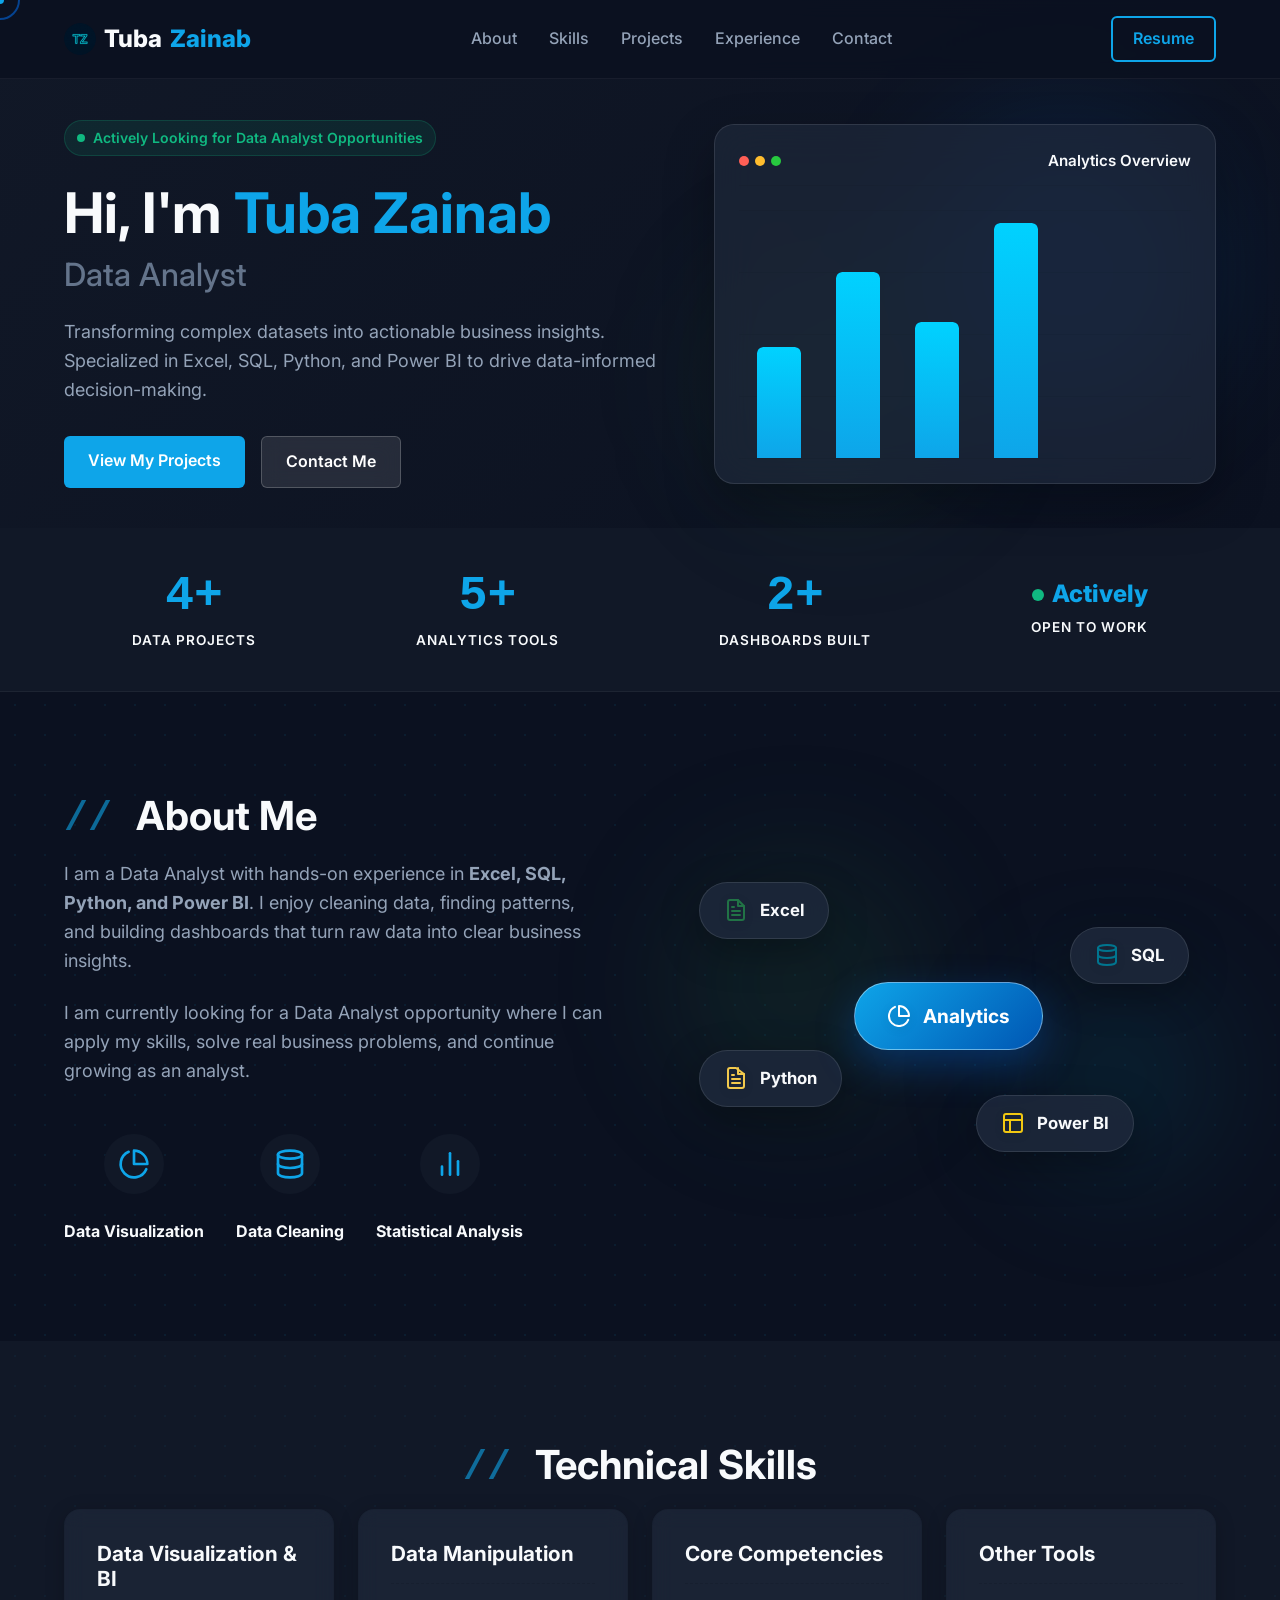
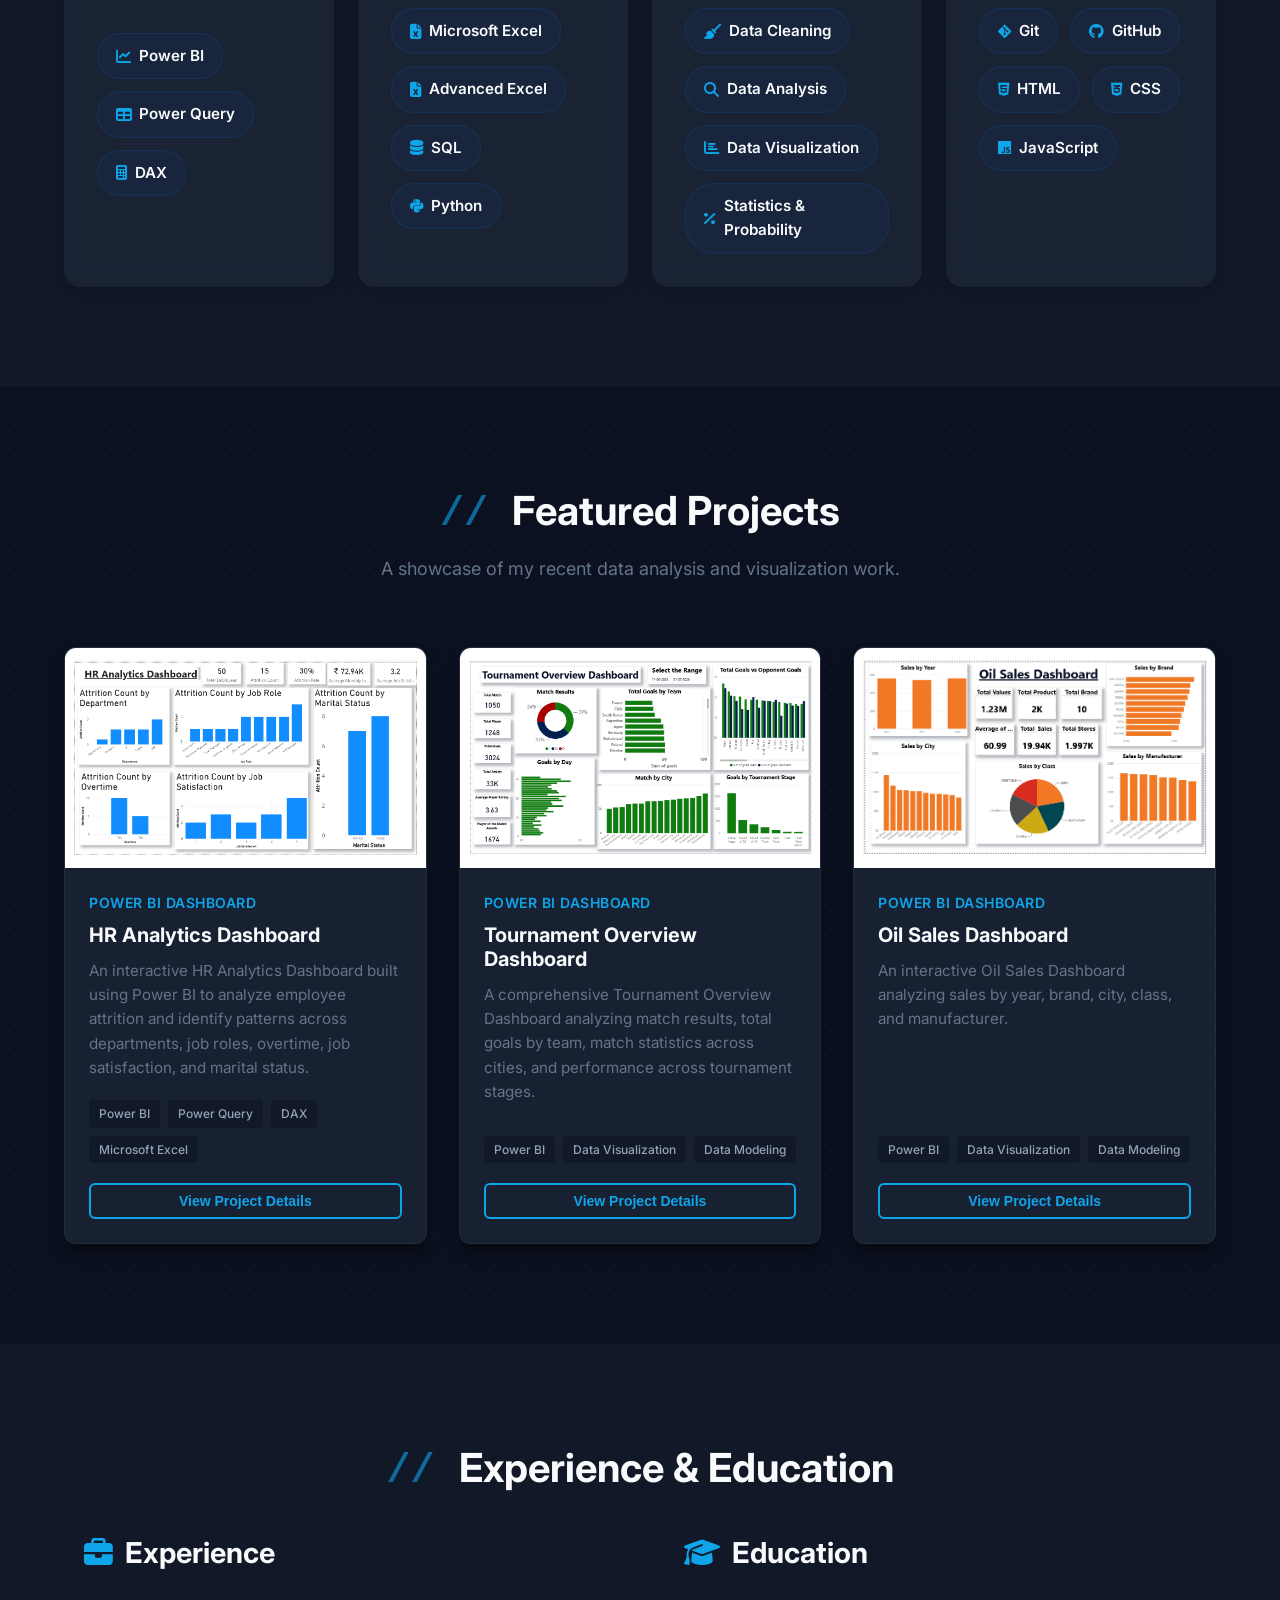
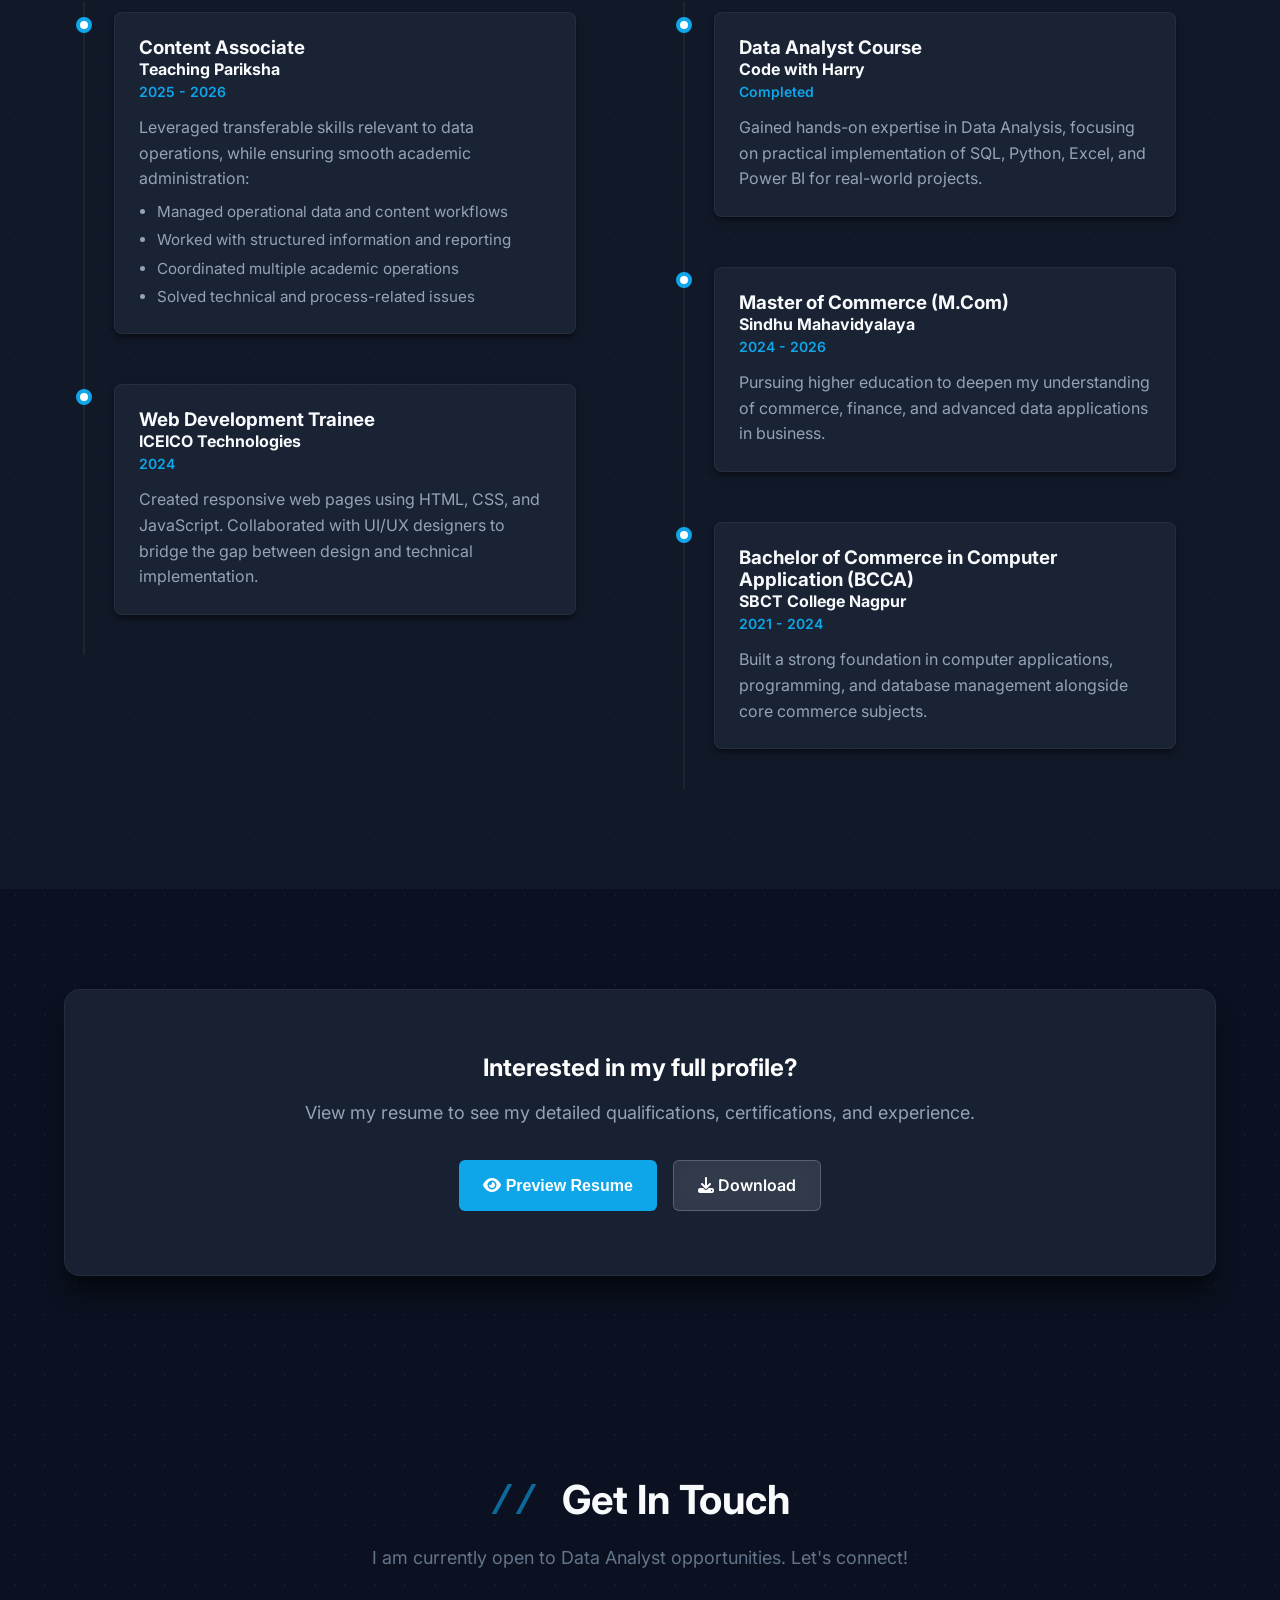
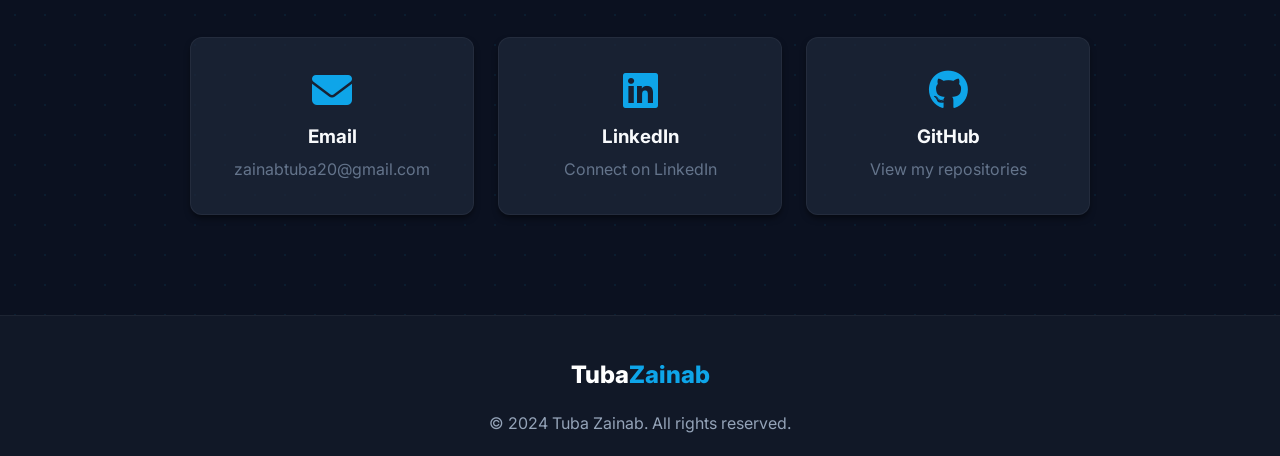
==== index.html @ fc2c2036 "Correct education timeline sequence" ====
<!DOCTYPE html>
<html lang="en">
<head>
    <meta charset="UTF-8">
    <meta name="viewport" content="width=device-width, initial-scale=1.0">
    <title>Tuba Zainab | Data Analyst Portfolio</title>
    <!-- Favicon -->
    <link rel="icon" type="image/png" href="Images/tz_logo_circle.png">
    
    <!-- Google Fonts -->
    <link rel="preconnect" href="https://fonts.googleapis.com">
    <link rel="preconnect" href="https://fonts.gstatic.com" crossorigin>
    <link href="https://fonts.googleapis.com/css2?family=Inter:wght@300;400;500;600;700;800&display=swap" rel="stylesheet">
    
    <!-- FontAwesome for Icons -->
    <link rel="stylesheet" href="https://cdnjs.cloudflare.com/ajax/libs/font-awesome/6.4.0/css/all.min.css">
    
    <link rel="stylesheet" href="style.css">
</head>
<body>
    <!-- Custom Cursor -->
    <div class="cursor-dot" data-cursor-dot></div>
    <div class="cursor-outline" data-cursor-outline></div>

    <!-- Navigation -->
    <nav class="navbar">
        <div class="container nav-container">
            <a href="#home" class="logo" style="display: flex; align-items: center; gap: 8px;">
                <img src="Images/tz_logo_circle.png" alt="TZ Logo" style="height: 32px; width: auto; border-radius: 50%;">
                Tuba<span>Zainab</span>
            </a>
            <div class="nav-links">
                <a href="#about">About</a>
                <a href="#skills">Skills</a>
                <a href="#projects">Projects</a>
                <a href="#experience">Experience</a>
                <a href="#contact">Contact</a>
            </div>
            <a href="#resume" class="btn btn-outline btn-resume-nav">Resume</a>
            <button class="mobile-menu-btn"><i class="fas fa-bars"></i></button>
        </div>
    </nav>

    <!-- Hero Section -->
    <header id="home" class="hero">
        <div class="container hero-container">
            <div class="hero-content fade-up">
                <div class="status-badge">
                    <span class="pulse"></span>
                    Actively Looking for Data Analyst Opportunities
                </div>
                <h1>Hi, I'm <span class="highlight">Tuba Zainab</span></h1>
                <h2>Data Analyst</h2>
                <p>Transforming complex datasets into actionable business insights. Specialized in Excel, SQL, Python, and Power BI to drive data-informed decision-making.</p>
                <div class="hero-buttons fade-up delay-300">
                    <a href="#projects" class="btn btn-primary">View My Projects</a>
                    <a href="#contact" class="btn btn-secondary">Contact Me</a>
                </div>
            </div>
            <div class="hero-visual scale-up delay-200">
                <div class="hero-glow-1"></div>
                <div class="hero-glow-2"></div>
                <div class="data-graphic">
                    <!-- Dashboard Header -->
                    <div class="graphic-header">
                        <div class="dots"><span></span><span></span><span></span></div>
                        <div class="graphic-title">Analytics Overview</div>
                    </div>
                    
                    <!-- Main Chart Area -->
                    <div class="chart-area">
                        <!-- Y-Axis Grid Lines -->
                        <div class="grid-lines">
                            <div></div><div></div><div></div><div></div><div></div>
                        </div>
                        
                        <!-- Animated Bars -->
                        <div class="bars-container">
                            <div class="bar bar-1"><div class="bar-fill"></div></div>
                            <div class="bar bar-2"><div class="bar-fill"></div></div>
                            <div class="bar bar-3"><div class="bar-fill"></div></div>
                            <div class="bar bar-4"><div class="bar-fill"></div></div>
                        </div>
                        
                    </div>
                </div>
            </div>
        </div>
    </header>

    <!-- Data Impact Stats Banner -->
    <div class="stats-banner section" style="padding: 40px 0; border-bottom: 1px solid var(--border-color); background-color: var(--bg-light);">
        <div class="container" style="display: flex; justify-content: space-around; flex-wrap: wrap; gap: 24px;">
            <div class="stat-box fade-up delay-100" style="text-align: center;">
                <h3 style="font-size: 3rem; font-weight: 800; color: var(--primary-color); margin-bottom: 4px; font-family: monospace;">4+</h3>
                <p style="color: var(--secondary-color); font-weight: 600; text-transform: uppercase; letter-spacing: 1px; font-size: 0.85rem;">Data Projects</p>
            </div>
            <div class="stat-box fade-up delay-200" style="text-align: center;">
                <h3 style="font-size: 3rem; font-weight: 800; color: var(--primary-color); margin-bottom: 4px; font-family: monospace;">5+</h3>
                <p style="color: var(--secondary-color); font-weight: 600; text-transform: uppercase; letter-spacing: 1px; font-size: 0.85rem;">Analytics Tools</p>
            </div>
            <div class="stat-box fade-up delay-300" style="text-align: center;">
                <h3 style="font-size: 3rem; font-weight: 800; color: var(--primary-color); margin-bottom: 4px; font-family: monospace;">2+</h3>
                <p style="color: var(--secondary-color); font-weight: 600; text-transform: uppercase; letter-spacing: 1px; font-size: 0.85rem;">Dashboards Built</p>
            </div>
            <div class="stat-box fade-up delay-400" style="text-align: center; display: flex; flex-direction: column; justify-content: center;">
                <div style="display: flex; align-items: center; justify-content: center; gap: 8px; margin-bottom: 8px;">
                    <span class="pulse" style="position: relative; margin: 0; width: 12px; height: 12px;"></span>
                    <h3 style="font-size: 1.5rem; font-weight: 800; color: var(--primary-color); margin: 0;">Actively</h3>
                </div>
                <p style="color: var(--secondary-color); font-weight: 600; text-transform: uppercase; letter-spacing: 1px; font-size: 0.85rem;">Open to Work</p>
            </div>
        </div>
    </div>

    <!-- About Section -->
    <section id="about" class="about section">
        <div class="container about-grid">
            <div class="about-text slide-right">
                <h2 class="section-title" style="text-align: left;">About Me</h2>
                <p>I am a Data Analyst with hands-on experience in <strong>Excel, SQL, Python, and Power BI</strong>. I enjoy cleaning data, finding patterns, and building dashboards that turn raw data into clear business insights.</p>
                <p>I am currently looking for a Data Analyst opportunity where I can apply my skills, solve real business problems, and continue growing as an analyst.</p>
                
                <div class="about-highlights" style="display: flex; gap: 32px; margin-top: 48px; flex-wrap: wrap;">
                    <div class="highlight-item" style="text-align: center;">
                        <div style="width: 60px; height: 60px; background: var(--bg-light); border-radius: 50%; display: flex; align-items: center; justify-content: center; margin: 0 auto 16px; color: var(--primary-color);">
                            <svg width="32" height="32" viewBox="0 0 24 24" fill="none" stroke="currentColor" stroke-width="2" stroke-linecap="round" stroke-linejoin="round"><path d="M21.21 15.89A10 10 0 1 1 8 2.83"></path><path d="M22 12A10 10 0 0 0 12 2v10z"></path></svg>
                        </div>
                        <h4 style="font-size: 1rem;">Data Visualization</h4>
                    </div>
                    <div class="highlight-item" style="text-align: center;">
                        <div style="width: 60px; height: 60px; background: var(--bg-light); border-radius: 50%; display: flex; align-items: center; justify-content: center; margin: 0 auto 16px; color: var(--primary-color);">
                            <svg width="32" height="32" viewBox="0 0 24 24" fill="none" stroke="currentColor" stroke-width="2" stroke-linecap="round" stroke-linejoin="round"><ellipse cx="12" cy="5" rx="9" ry="3"></ellipse><path d="M21 12c0 1.66-4 3-9 3s-9-1.34-9-3"></path><path d="M3 5v14c0 1.66 4 3 9 3s9-1.34 9-3V5"></path></svg>
                        </div>
                        <h4 style="font-size: 1rem;">Data Cleaning</h4>
                    </div>
                    <div class="highlight-item" style="text-align: center;">
                        <div style="width: 60px; height: 60px; background: var(--bg-light); border-radius: 50%; display: flex; align-items: center; justify-content: center; margin: 0 auto 16px; color: var(--primary-color);">
                            <svg width="32" height="32" viewBox="0 0 24 24" fill="none" stroke="currentColor" stroke-width="2" stroke-linecap="round" stroke-linejoin="round"><line x1="18" y1="20" x2="18" y2="10"></line><line x1="12" y1="20" x2="12" y2="4"></line><line x1="6" y1="20" x2="6" y2="14"></line></svg>
                        </div>
                        <h4 style="font-size: 1rem;">Statistical Analysis</h4>
                    </div>
                </div>
            </div>
            
            <div class="about-visual scale-up delay-200">
                <div class="floating-tech-grid">
                    <div class="tech-bubble tb-1">
                        <svg width="24" height="24" viewBox="0 0 24 24" fill="none" stroke="#217346" stroke-width="2" stroke-linecap="round" stroke-linejoin="round"><path d="M14 2H6a2 2 0 0 0-2 2v16a2 2 0 0 0 2 2h12a2 2 0 0 0 2-2V8z"></path><polyline points="14 2 14 8 20 8"></polyline><line x1="8" y1="13" x2="16" y2="13"></line><line x1="8" y1="17" x2="16" y2="17"></line><polyline points="10 9 9 9 8 9"></polyline></svg>
                        Excel
                    </div>
                    <div class="tech-bubble tb-2">
                        <svg width="24" height="24" viewBox="0 0 24 24" fill="none" stroke="#00758f" stroke-width="2" stroke-linecap="round" stroke-linejoin="round"><ellipse cx="12" cy="5" rx="9" ry="3"></ellipse><path d="M21 12c0 1.66-4 3-9 3s-9-1.34-9-3"></path><path d="M3 5v14c0 1.66 4 3 9 3s9-1.34 9-3V5"></path></svg>
                        SQL
                    </div>
                    <div class="tech-bubble tb-3">
                        <svg width="24" height="24" viewBox="0 0 24 24" fill="none" stroke="#F2C94C" stroke-width="2" stroke-linecap="round" stroke-linejoin="round"><path d="M12 2H6a2 2 0 0 0-2 2v16a2 2 0 0 0 2 2h12a2 2 0 0 0 2-2V8z"></path><polyline points="14 2 14 8 20 8"></polyline><line x1="8" y1="13" x2="16" y2="13"></line><line x1="8" y1="17" x2="16" y2="17"></line><polyline points="10 9 9 9 8 9"></polyline></svg>
                        Python
                    </div>
                    <div class="tech-bubble tb-4">
                        <svg width="24" height="24" viewBox="0 0 24 24" fill="none" stroke="#F2C811" stroke-width="2" stroke-linecap="round" stroke-linejoin="round"><rect x="3" y="3" width="18" height="18" rx="2" ry="2"></rect><line x1="3" y1="9" x2="21" y2="9"></line><line x1="9" y1="21" x2="9" y2="9"></line></svg>
                        Power BI
                    </div>
                    <div class="tech-bubble tb-5">
                        <svg width="24" height="24" viewBox="0 0 24 24" fill="none" stroke="var(--primary-color)" stroke-width="2" stroke-linecap="round" stroke-linejoin="round"><path d="M21.21 15.89A10 10 0 1 1 8 2.83"></path><path d="M22 12A10 10 0 0 0 12 2v10z"></path></svg>
                        Analytics
                    </div>
                </div>
            </div>
        </div>
    </section>

    <!-- Skills Section -->
    <section id="skills" class="skills section bg-light">
        <div class="container">
            <h2 class="section-title fade-up">Technical Skills</h2>
            <div class="skills-grid">
                
                <div class="skill-category fade-up">
                    <h3>Data Visualization & BI</h3>
                    <div class="skill-badges">
                        <span class="skill-badge"><i class="fas fa-chart-line"></i> Power BI</span>
                        <span class="skill-badge"><i class="fas fa-table"></i> Power Query</span>
                        <span class="skill-badge"><i class="fas fa-calculator"></i> DAX</span>
                    </div>
                </div>

                <div class="skill-category fade-up">
                    <h3>Data Manipulation</h3>
                    <div class="skill-badges">
                        <span class="skill-badge"><i class="fas fa-file-excel"></i> Microsoft Excel</span>
                        <span class="skill-badge"><i class="fas fa-file-excel"></i> Advanced Excel</span>
                        <span class="skill-badge"><i class="fas fa-database"></i> SQL</span>
                        <span class="skill-badge"><i class="fab fa-python"></i> Python</span>
                    </div>
                </div>

                <div class="skill-category fade-up">
                    <h3>Core Competencies</h3>
                    <div class="skill-badges">
                        <span class="skill-badge"><i class="fas fa-broom"></i> Data Cleaning</span>
                        <span class="skill-badge"><i class="fas fa-magnifying-glass"></i> Data Analysis</span>
                        <span class="skill-badge"><i class="fas fa-chart-bar"></i> Data Visualization</span>
                        <span class="skill-badge"><i class="fas fa-percentage"></i> Statistics & Probability</span>
                    </div>
                </div>

                <div class="skill-category fade-up">
                    <h3>Other Tools</h3>
                    <div class="skill-badges">
                        <span class="skill-badge"><i class="fab fa-git-alt"></i> Git</span>
                        <span class="skill-badge"><i class="fab fa-github"></i> GitHub</span>
                        <span class="skill-badge"><i class="fab fa-html5"></i> HTML</span>
                        <span class="skill-badge"><i class="fab fa-css3-alt"></i> CSS</span>
                        <span class="skill-badge"><i class="fab fa-js"></i> JavaScript</span>
                    </div>
                </div>

            </div>
        </div>
    </section>

    <!-- Projects Section -->
    <section id="projects" class="projects section">
        <div class="container">
            <h2 class="section-title fade-up">Featured Projects</h2>
            <p class="section-subtitle">A showcase of my recent data analysis and visualization work.</p>
            
            <div class="projects-container" id="projects-container">
                <!-- Projects will be injected here via JavaScript -->
            </div>
        </div>
    </section>

    <!-- Experience / Education Section -->
    <section id="experience" class="experience section bg-light">
        <div class="container">
            <h2 class="section-title fade-up">Experience & Education</h2>
            <div style="display: grid; grid-template-columns: repeat(auto-fit, minmax(350px, 1fr)); gap: 48px; margin-top: 40px;">
                
                <!-- Experience Column -->
                <div>
                    <h3 style="font-size: 1.8rem; color: var(--secondary-color); margin-bottom: 32px; padding-left: 20px;" class="fade-up"><i class="fas fa-briefcase" style="color: var(--primary-color); margin-right: 12px;"></i>Experience</h3>
                    <div class="timeline">
                        <div class="timeline-item fade-up">
                            <div class="timeline-dot"></div>
                            <div class="timeline-content">
                                <h3>Content Associate</h3>
                                <h4>Teaching Pariksha</h4>
                                <span class="timeline-date">2025 - 2026</span>
                                <p style="margin-bottom: 8px;">Leveraged transferable skills relevant to data operations, while ensuring smooth academic administration:</p>
                                <ul style="padding-left: 18px; margin-top: 0; font-size: 0.95rem;">
                                    <li style="margin-bottom: 4px;">Managed operational data and content workflows</li>
                                    <li style="margin-bottom: 4px;">Worked with structured information and reporting</li>
                                    <li style="margin-bottom: 4px;">Coordinated multiple academic operations</li>
                                    <li style="margin-bottom: 0;">Solved technical and process-related issues</li>
                                </ul>
                            </div>
                        </div>

                        <div class="timeline-item fade-up delay-100">
                            <div class="timeline-dot"></div>
                            <div class="timeline-content">
                                <h3>Web Development Trainee</h3>
                                <h4>ICEICO Technologies</h4>
                                <span class="timeline-date">2024</span>
                                <p>Created responsive web pages using HTML, CSS, and JavaScript. Collaborated with UI/UX designers to bridge the gap between design and technical implementation.</p>
                            </div>
                        </div>
                    </div>
                </div>

                <!-- Education Column -->
                <div>
                    <h3 style="font-size: 1.8rem; color: var(--secondary-color); margin-bottom: 32px; padding-left: 20px;" class="fade-up"><i class="fas fa-graduation-cap" style="color: var(--primary-color); margin-right: 12px;"></i>Education</h3>
                    <div class="timeline">
                        <div class="timeline-item fade-up">
                            <div class="timeline-dot"></div>
                            <div class="timeline-content">
                                <h3>Data Analyst Course</h3>
                                <h4>Code with Harry</h4>
                                <span class="timeline-date">Completed</span>
                                <p>Gained hands-on expertise in Data Analysis, focusing on practical implementation of SQL, Python, Excel, and Power BI for real-world projects.</p>
                            </div>
                        </div>

                        <div class="timeline-item fade-up delay-100">
                            <div class="timeline-dot"></div>
                            <div class="timeline-content">
                                <h3>Master of Commerce (M.Com)</h3>
                                <h4>Sindhu Mahavidyalaya</h4>
                                <span class="timeline-date">2024 - 2026</span>
                                <p>Pursuing higher education to deepen my understanding of commerce, finance, and advanced data applications in business.</p>
                            </div>
                        </div>

                        <div class="timeline-item fade-up delay-200">
                            <div class="timeline-dot"></div>
                            <div class="timeline-content">
                                <h3>Bachelor of Commerce in Computer Application (BCCA)</h3>
                                <h4>SBCT College Nagpur</h4>
                                <span class="timeline-date">2021 - 2024</span>
                                <p>Built a strong foundation in computer applications, programming, and database management alongside core commerce subjects.</p>
                            </div>
                        </div>
                    </div>
                </div>

            </div>
        </div>
    </section>

    <!-- Resume Section -->
    <section id="resume" class="resume section">
        <div class="container resume-container scale-up">
            <div class="resume-content">
                <h2>Interested in my full profile?</h2>
                <p>View my resume to see my detailed qualifications, certifications, and experience.</p>
                <div style="display: flex; gap: 16px; justify-content: center; margin-top: 24px; flex-wrap: wrap;">
                    <button id="open-resume-btn" class="btn btn-primary btn-lg"><i class="fas fa-eye"></i> Preview Resume</button>
                    <a href="Tuba%20Zainab%20CV.pdf" download="Tuba_Zainab_CV.pdf" class="btn btn-secondary btn-lg"><i class="fas fa-download"></i> Download</a>
                </div>
            </div>
        </div>
    </section>

    <!-- Contact Section -->
    <section id="contact" class="contact section">
        <div class="container">
            <h2 class="section-title fade-up">Get In Touch</h2>
            <p class="section-subtitle fade-up delay-100">I am currently open to Data Analyst opportunities. Let's connect!</p>
            
            <div class="contact-info">
                <a href="mailto:zainabtuba20@gmail.com" class="contact-card fade-up">
                    <i class="fas fa-envelope"></i>
                    <h3>Email</h3>
                    <p>zainabtuba20@gmail.com</p>
                </a>
                <a href="https://www.linkedin.com/in/tuba-zainab/" target="_blank" class="contact-card fade-up delay-100">
                    <i class="fab fa-linkedin"></i>
                    <h3>LinkedIn</h3>
                    <p>Connect on LinkedIn</p>
                </a>
                <a href="https://github.com/tubazainab" target="_blank" class="contact-card fade-up delay-200">
                    <i class="fab fa-github"></i>
                    <h3>GitHub</h3>
                    <p>View my repositories</p>
                </a>
            </div>
        </div>
    </section>

    <!-- Footer -->
    <footer>
        <div class="container footer-container">
            <div class="footer-logo">Tuba<span>Zainab</span></div>
            <p>&copy; 2024 Tuba Zainab. All rights reserved.</p>
        </div>
    </footer>

    <!-- Project Detail Modal -->
    <div id="project-modal" class="modal">
        <div class="modal-content">
            <span class="close-modal">&times;</span>
            <div id="modal-body">
                <!-- Modal content injected via JS -->
            </div>
        </div>
    </div>

    <!-- Resume Modal -->
    <div id="resume-modal" class="modal">
        <div class="modal-content" style="max-width: 900px; height: 90vh; display: flex; flex-direction: column;">
            <span class="close-modal" id="close-resume-modal" style="position: absolute; right: 20px; top: 15px;">&times;</span>
            <div style="padding: 24px; border-bottom: 1px solid var(--border-color); display: flex; justify-content: space-between; align-items: center; padding-right: 70px;">
                <h2 style="margin:0; font-size: 1.5rem; color: var(--secondary-color);">Resume Preview</h2>
                <a href="Tuba%20Zainab%20CV.pdf" download="Tuba_Zainab_CV.pdf" class="btn btn-primary"><i class="fas fa-download"></i> Download PDF</a>
            </div>
            <div style="flex: 1; padding: 0; background: var(--bg-light); overflow: hidden;">
                <iframe src="Tuba%20Zainab%20CV.pdf#toolbar=0&navpanes=0&scrollbar=0" width="100%" height="100%" style="border: none;"></iframe>
            </div>
        </div>
    </div>

    <script src="projects.js"></script>
    <script src="script.js"></script>
</body>
</html>
---- style.css ----
:root {
    /* Premium Midnight Data Theme */
    --primary-color: #0ea5e9; /* Cyan / Neon Blue */
    --primary-dark: #38bdf8;
    --secondary-color: #f8fafc; /* White for headings */
    --text-main: #94a3b8; /* Light slate for text */
    --text-light: #64748b;
    --bg-main: #0B1120; /* Midnight Blue / Deep Slate */
    --bg-light: #111827; /* Slightly lighter midnight */
    --bg-card: rgba(30, 41, 59, 0.7); /* Glassmorphism card */
    --border-color: rgba(255, 255, 255, 0.05);
    --success-color: #10b981;
    
    --font-main: 'Inter', sans-serif;
    --transition: all 0.3s ease;
    --shadow-sm: 0 4px 6px -1px rgba(0,0,0,0.5);
    --shadow-md: 0 10px 15px -3px rgba(0,0,0,0.5);
    --shadow-lg: 0 20px 25px -5px rgba(0,0,0,0.6);
}

* {
    margin: 0;
    padding: 0;
    box-sizing: border-box;
}

html {
    scroll-behavior: smooth;
    scroll-padding-top: 100px;
}

body {
    font-family: var(--font-main);
    color: var(--text-main);
    background-color: var(--bg-main);
    line-height: 1.6;
    /* Data Theme Dot Grid Background */
    background-image: radial-gradient(rgba(14, 165, 233, 0.08) 1px, transparent 1px);
    background-size: 30px 30px;
}

.container {
    width: 90%;
    max-width: 1600px;
    margin: 0 auto;
}

/* Sections */
.section {
    padding: 100px 0;
}

.bg-light {
    background-color: var(--bg-light);
    /* Alternative dot grid for light sections */
    background-image: radial-gradient(rgba(14, 165, 233, 0.05) 1px, transparent 1px);
    background-size: 30px 30px;
}

.section-title {
    font-size: 2.5rem;
    color: var(--secondary-color);
    margin-bottom: 16px;
    text-align: center;
}

/* Tech Theme Accent for Titles */
.section-title::before {
    content: "// ";
    color: var(--primary-color);
    opacity: 0.6;
    font-family: monospace;
}

.section-subtitle {
    text-align: center;
    color: var(--text-light);
    max-width: 600px;
    margin: 0 auto 64px;
    font-size: 1.125rem;
}

/* Typography */
h1, h2, h3, h4 {
    color: var(--secondary-color);
    line-height: 1.2;
}

a {
    text-decoration: none;
    color: inherit;
}

/* Buttons */
.btn {
    display: inline-block;
    padding: 12px 24px;
    border-radius: 6px;
    font-weight: 600;
    cursor: pointer;
    transition: var(--transition);
    border: none;
    font-size: 1rem;
}

.btn-primary {
    background-color: var(--primary-color);
    color: white;
}

.btn-primary:hover {
    background-color: var(--primary-dark);
    transform: translateY(-2px);
    box-shadow: var(--shadow-md);
}

.btn-secondary {
    background-color: rgba(255, 255, 255, 0.1);
    border: 1px solid rgba(255, 255, 255, 0.2);
    backdrop-filter: blur(10px);
    color: white;
}

.btn-secondary:hover {
    background-color: rgba(255, 255, 255, 0.2);
    transform: translateY(-2px);
    box-shadow: var(--shadow-md);
}

.btn-outline {
    border: 2px solid var(--primary-color);
    color: var(--primary-color);
    background: transparent;
}

.btn-outline:hover {
    background-color: var(--primary-color);
    color: white;
}

.btn-sm {
    padding: 8px 16px;
    font-size: 0.875rem;
}

/* Navigation */
.navbar {
    position: fixed;
    top: 0;
    width: 100%;
    background-color: rgba(11, 17, 32, 0.85); /* Dark translucent */
    backdrop-filter: blur(10px);
    -webkit-backdrop-filter: blur(10px);
    z-index: 1000;
    border-bottom: 1px solid var(--border-color);
    padding: 16px 0;
    transition: var(--transition);
}

.nav-container {
    display: flex;
    justify-content: space-between;
    align-items: center;
}

.logo {
    font-size: 1.5rem;
    font-weight: 800;
    color: var(--secondary-color);
}

.logo span {
    color: var(--primary-color);
}

.nav-links {
    display: flex;
    gap: 32px;
    align-items: center;
}

.nav-links a {
    font-weight: 500;
    color: var(--text-main);
    transition: var(--transition);
}

.nav-links a:hover {
    color: var(--primary-color);
}

.btn-resume-nav {
    padding: 8px 20px;
}

.mobile-menu-btn {
    display: none;
    background: none;
    border: none;
    font-size: 1.5rem;
    color: var(--secondary-color);
    cursor: pointer;
}

/* Hero Section */
.hero {
    padding: 120px 0 40px;
    background: linear-gradient(135deg, var(--bg-light) 0%, var(--bg-main) 100%);
    display: flex;
    align-items: center;
}

.hero-container {
    display: flex;
    align-items: center;
    justify-content: space-between;
    gap: 48px;
}

.hero-content {
    flex: 1.2;
}

.status-badge {
    display: inline-flex;
    align-items: center;
    background-color: rgba(16, 185, 129, 0.1);
    color: var(--success-color);
    padding: 6px 12px;
    border-radius: 20px;
    font-size: 0.875rem;
    font-weight: 600;
    margin-bottom: 24px;
    border: 1px solid rgba(16, 185, 129, 0.2);
}

.pulse {
    width: 8px;
    height: 8px;
    background-color: var(--success-color);
    border-radius: 50%;
    margin-right: 8px;
    box-shadow: 0 0 0 0 rgba(16, 185, 129, 0.7);
    animation: pulse 2s infinite;
}

@keyframes pulse {
    0% { transform: scale(0.95); box-shadow: 0 0 0 0 rgba(16, 185, 129, 0.7); }
    70% { transform: scale(1); box-shadow: 0 0 0 6px rgba(16, 185, 129, 0); }
    100% { transform: scale(0.95); box-shadow: 0 0 0 0 rgba(16, 185, 129, 0); }
}

.hero h1 {
    font-size: 3.5rem;
    margin-bottom: 8px;
}

.highlight {
    color: var(--primary-color);
}

.hero h2 {
    font-size: 2rem;
    color: var(--text-light);
    font-weight: 500;
    margin-bottom: 24px;
}

.hero p {
    font-size: 1.125rem;
    margin-bottom: 32px;
    max-width: 600px;
}

.hero-buttons {
    display: flex;
    gap: 16px;
}

/* Premium Data Graphic */
.hero-visual {
    flex: 1;
    display: flex;
    justify-content: flex-end;
    align-items: center;
    position: relative;
    z-index: 1;
}

/* Glowing Orbs */
.hero-glow-1, .hero-glow-2 {
    position: absolute;
    border-radius: 50%;
    filter: blur(60px);
    z-index: -1;
    animation: pulse-glow 8s infinite alternate;
}
.hero-glow-1 {
    width: 300px; height: 300px;
    background: rgba(0, 119, 255, 0.15);
    top: 0; right: 0;
}
.hero-glow-2 {
    width: 250px; height: 250px;
    background: rgba(33, 115, 70, 0.15);
    bottom: -20px; left: 0;
    animation-delay: -4s;
}

.data-graphic {
    width: 100%;
    max-width: 520px;
    height: 360px;
    background: rgba(30, 41, 59, 0.7);
    backdrop-filter: blur(20px);
    -webkit-backdrop-filter: blur(20px);
    border-radius: 20px;
    box-shadow: 0 20px 50px rgba(0, 0, 0, 0.3);
    border: 1px solid rgba(255, 255, 255, 0.1);
    padding: 24px;
    display: flex;
    flex-direction: column;
    position: relative;
    overflow: hidden;
}

.graphic-header {
    display: flex;
    align-items: center;
    justify-content: space-between;
    margin-bottom: 24px;
    border-bottom: 1px solid rgba(0,0,0,0.05);
    padding-bottom: 12px;
}

.graphic-header .dots {
    display: flex; gap: 6px;
}
.graphic-header .dots span {
    width: 10px; height: 10px; border-radius: 50%;
}
.graphic-header .dots span:nth-child(1) { background: #ff5f56; }
.graphic-header .dots span:nth-child(2) { background: #ffbd2e; }
.graphic-header .dots span:nth-child(3) { background: #27c93f; }

.graphic-title {
    font-size: 0.95rem;
    font-weight: 600;
    color: var(--secondary-color);
}

.chart-area {
    flex: 1;
    position: relative;
    display: flex;
    align-items: flex-end;
}

.grid-lines {
    position: absolute;
    top: 0; left: 0; width: 100%; height: 100%;
    display: flex; flex-direction: column; justify-content: space-between;
    z-index: 0;
}
.grid-lines div {
    width: 100%; height: 1px;
    background: rgba(0,0,0,0.05);
}

.bars-container {
    display: flex;
    justify-content: space-around;
    align-items: flex-end;
    width: 70%;
    height: 100%;
    z-index: 1;
    padding-bottom: 1px;
}

.bar {
    width: 14%;
    background: rgba(0, 119, 255, 0.08);
    border-radius: 6px 6px 0 0;
    position: relative;
    overflow: hidden;
}

.bar-fill {
    position: absolute;
    bottom: 0; left: 0; width: 100%;
    background: linear-gradient(to top, var(--primary-color), #00d2ff);
    border-radius: 6px 6px 0 0;
    animation: grow-bar 1.5s cubic-bezier(0.175, 0.885, 0.32, 1.275) forwards;
    transform-origin: bottom;
    transform: scaleY(0);
}

.bar-1 { height: 45%; }
.bar-2 { height: 75%; }
.bar-3 { height: 55%; }
.bar-4 { height: 95%; }

.bar-1 .bar-fill { height: 100%; animation-delay: 0.2s; }
.bar-2 .bar-fill { height: 100%; animation-delay: 0.4s; }
.bar-3 .bar-fill { height: 100%; animation-delay: 0.6s; }
.bar-4 .bar-fill { height: 100%; animation-delay: 0.8s; }

@keyframes grow-bar {
    to { transform: scaleY(1); }
}

.floating-stat {
    position: absolute;
    background: rgba(30, 41, 59, 0.9);
    backdrop-filter: blur(10px);
    padding: 10px 16px;
    border-radius: 12px;
    box-shadow: 0 10px 25px rgba(0,0,0,0.3);
    font-weight: 700;
    color: var(--secondary-color);
    display: flex;
    align-items: center;
    gap: 8px;
    border: 1px solid rgba(255,255,255,0.05);
    z-index: 2;
    animation: float-bubble 5s ease-in-out infinite;
}

.stat-1 {
    top: 15%; right: -15px;
    color: #217346;
}

.stat-2 {
    bottom: 15%; right: 10%;
    padding: 8px;
    border-radius: 50%;
    animation-delay: 1.5s;
}

.circle-chart {
    width: 60px; height: 60px;
    position: relative;
}
.circular-chart {
    display: block; margin: 0 auto; max-width: 100%; max-height: 250px;
}
.circle-bg {
    fill: none; stroke: #eee; stroke-width: 3.8;
}
.circle-fg {
    fill: none; stroke-width: 2.8; stroke-linecap: round;
    animation: progress 2s ease-out forwards;
}
.blue .circle-fg { stroke: var(--primary-color); }
.circle-chart span {
    position: absolute; top: 50%; left: 50%; transform: translate(-50%, -50%);
    font-size: 0.8rem; color: var(--secondary-color);
}

@keyframes progress {
    0% { stroke-dasharray: 0 100; }
}

/* About Section */
.about-grid {
    display: flex;
    align-items: center;
    gap: 64px;
}

.about-text {
    flex: 1;
}

.about-text p {
    font-size: 1.125rem;
    margin-bottom: 24px;
}

.about-visual {
    flex: 1;
    display: flex;
    justify-content: center;
    align-items: center;
    min-height: 320px;
    position: relative;
    z-index: 1;
}

/* Glowing Orbs for background depth */
.about-visual::before,
.about-visual::after {
    content: '';
    position: absolute;
    border-radius: 50%;
    filter: blur(60px);
    z-index: -1;
    animation: pulse-glow 8s infinite alternate;
}

.about-visual::before {
    width: 250px;
    height: 250px;
    background: rgba(33, 115, 70, 0.15); /* Excel green hint */
    top: 0;
    left: 0;
}

.about-visual::after {
    width: 200px;
    height: 200px;
    background: rgba(0, 117, 143, 0.15); /* SQL blue hint */
    bottom: 0;
    right: 0;
    animation-delay: -4s;
}

@keyframes pulse-glow {
    0% { transform: scale(1) translate(0, 0); opacity: 0.5; }
    100% { transform: scale(1.2) translate(20px, 20px); opacity: 0.9; }
}

.floating-tech-grid {
    position: relative;
    width: 100%;
    height: 300px;
    display: flex;
    justify-content: center;
    align-items: center;
}

.tech-bubble {
    position: absolute;
    display: flex;
    align-items: center;
    gap: 12px;
    background: rgba(30, 41, 59, 0.85);
    backdrop-filter: blur(12px);
    -webkit-backdrop-filter: blur(12px);
    padding: 14px 24px;
    border-radius: 40px;
    box-shadow: 0 12px 40px rgba(0, 0, 0, 0.3);
    font-weight: 700;
    font-size: 1.05rem;
    color: var(--secondary-color);
    border: 1px solid rgba(255, 255, 255, 0.1);
    animation: float-bubble 6s ease-in-out infinite;
    transition: all 0.3s ease;
    cursor: default;
}

.tech-bubble:hover {
    transform: scale(1.08) translateY(-5px);
    box-shadow: 0 20px 50px rgba(0, 0, 0, 0.12);
    z-index: 10;
}

.tech-bubble svg {
    flex-shrink: 0;
    filter: drop-shadow(0 2px 4px rgba(0,0,0,0.1));
}

.tb-1 { top: 5%; left: 5%; animation-delay: 0s; }
.tb-2 { top: 20%; right: 5%; animation-delay: 1.5s; }
.tb-3 { bottom: 20%; left: 5%; animation-delay: 3s; }
.tb-4 { bottom: 5%; right: 15%; animation-delay: 4.5s; }
.tb-5 { 
    top: 50%; left: 50%; 
    margin-top: -35px;
    margin-left: -90px;
    animation: float-bubble 5s ease-in-out infinite reverse; 
    padding: 18px 32px; 
    font-size: 1.2rem; 
    box-shadow: 0 15px 40px rgba(0,119,255,0.3); 
    border: 1px solid rgba(255,255,255,0.4);
    background: linear-gradient(135deg, var(--primary-color), #0056b3);
    color: white;
}

.tb-5 svg {
    stroke: white !important;
}

@keyframes float-bubble {
    0%, 100% { transform: translateY(0); }
    50% { transform: translateY(-18px); }
}

.highlight-item {
    display: flex;
    flex-direction: column;
    align-items: center;
    gap: 12px;
}

.highlight-item i {
    font-size: 2.5rem;
    color: var(--primary-color);
}

.highlight-item span {
    font-weight: 600;
    color: var(--secondary-color);
}

/* Skills Section */
.skills-grid {
    display: grid;
    grid-template-columns: repeat(auto-fit, minmax(250px, 1fr));
    gap: 24px;
}

.skill-category {
    background: var(--bg-card);
    backdrop-filter: blur(10px);
    padding: 32px;
    border-radius: 16px;
    box-shadow: 0 4px 20px rgba(0, 0, 0, 0.2);
    border: 1px solid rgba(0,0,0,0.05);
    transition: all 0.4s cubic-bezier(0.175, 0.885, 0.32, 1.275);
    position: relative;
    overflow: hidden;
}

.skill-category::before {
    content: '';
    position: absolute;
    top: 0;
    left: 0;
    width: 100%;
    height: 4px;
    background: var(--primary-color);
    transform: scaleX(0);
    transform-origin: left;
    transition: transform 0.4s ease;
}

.skill-category:hover {
    transform: translateY(-8px);
    box-shadow: 0 15px 35px rgba(0, 119, 255, 0.12);
    border-color: transparent;
}

.skill-category:hover::before {
    transform: scaleX(1);
}

/* Different accent colors for each card on hover */
.skill-category:nth-child(1)::before { background: #00758f; } /* Blue */
.skill-category:nth-child(2)::before { background: #217346; } /* Excel Green */
.skill-category:nth-child(3)::before { background: var(--primary-color); } 
.skill-category:nth-child(4)::before { background: #6e5494; } /* GitHub Purple */

.skill-category h3 {
    font-size: 1.3rem;
    margin-bottom: 24px;
    padding-bottom: 16px;
    border-bottom: 1px dashed rgba(0,0,0,0.1);
    color: var(--secondary-color);
}

.skill-badges {
    display: flex;
    flex-wrap: wrap;
    gap: 12px;
}

.skill-badge {
    display: flex;
    align-items: center;
    gap: 8px;
    background: rgba(0, 119, 255, 0.04);
    padding: 10px 18px;
    border-radius: 30px;
    font-size: 0.95rem;
    font-weight: 600;
    color: var(--secondary-color);
    border: 1px solid rgba(0, 119, 255, 0.15);
    transition: all 0.3s ease;
}

.skill-badge i {
    color: var(--primary-color);
    transition: all 0.3s ease;
}

.skill-badge:hover {
    background: var(--primary-color);
    color: white;
    border-color: var(--primary-color);
    transform: translateY(-2px);
    box-shadow: 0 6px 15px rgba(0, 119, 255, 0.25);
}

.skill-badge:hover i {
    color: white;
}

/* Projects Section */
.projects-container {
    display: grid;
    grid-template-columns: repeat(auto-fill, minmax(350px, 1fr));
    gap: 32px;
}

.project-card {
    background: var(--bg-card);
    border-radius: 12px;
    overflow: hidden;
    box-shadow: var(--shadow-md);
    border: 1px solid var(--border-color);
    transition: var(--transition);
    display: flex;
    flex-direction: column;
}

.project-card:hover {
    transform: translateY(-5px);
    box-shadow: var(--shadow-lg);
}

.project-img {
    width: 100%;
    height: 220px;
    object-fit: contain;
    background-color: #ffffff;
    border-bottom: 1px solid var(--border-color);
    padding: 8px;
}

.project-content {
    padding: 24px;
    flex: 1;
    display: flex;
    flex-direction: column;
}

.project-category {
    color: var(--primary-color);
    font-size: 0.875rem;
    font-weight: 600;
    margin-bottom: 8px;
    text-transform: uppercase;
    letter-spacing: 0.5px;
}

.project-title {
    font-size: 1.25rem;
    margin-bottom: 12px;
}

.project-desc {
    color: var(--text-light);
    font-size: 0.95rem;
    margin-bottom: 20px;
    flex: 1;
}

.project-tools {
    display: flex;
    flex-wrap: wrap;
    gap: 8px;
    margin-bottom: 20px;
}

.tool-tag {
    background: var(--bg-light);
    padding: 4px 10px;
    border-radius: 4px;
    font-size: 0.75rem;
    color: var(--text-main);
    font-weight: 500;
}

.project-actions {
    display: flex;
    gap: 12px;
}

.btn-view-project {
    width: 100%;
    text-align: center;
}

/* Modal / Project Detail Overlay */
.modal {
    display: none; 
    position: fixed; 
    z-index: 2000; 
    left: 0;
    top: 0;
    width: 100%; 
    height: 100%; 
    overflow: auto; 
    background-color: rgba(15, 23, 42, 0.8);
    backdrop-filter: blur(5px);
}

.modal-content {
    background-color: var(--bg-main);
    margin: 5% auto;
    padding: 0;
    width: 90%;
    max-width: 1000px;
    border-radius: 12px;
    box-shadow: 0 25px 50px -12px rgba(0, 0, 0, 0.25);
    position: relative;
    animation: modalFadeIn 0.3s;
    overflow: hidden;
}

@keyframes modalFadeIn {
    from {opacity: 0; transform: translateY(-20px);}
    to {opacity: 1; transform: translateY(0);}
}

.close-modal {
    color: #fff;
    position: absolute;
    top: 16px;
    right: 24px;
    font-size: 28px;
    font-weight: bold;
    cursor: pointer;
    z-index: 10;
    background: rgba(0,0,0,0.5);
    width: 40px;
    height: 40px;
    display: flex;
    align-items: center;
    justify-content: center;
    border-radius: 50%;
    transition: var(--transition);
}

.close-modal:hover {
    background: var(--primary-color);
}

/* Modal Inner Styling */
.modal-hero {
    background-color: var(--bg-main);
    position: relative;
}

.modal-hero img {
    width: 100%;
    height: 100%;
    object-fit: cover;
    opacity: 0.8;
}

.modal-header-content {
    padding: 32px;
    border-bottom: 1px solid var(--border-color);
}

.modal-header-content h2 {
    font-size: 2rem;
    margin-bottom: 12px;
}

.modal-actions {
    display: flex;
    gap: 12px;
    margin-top: 20px;
}

.modal-body-content {
    padding: 32px;
    display: grid;
    grid-template-columns: 2fr 1fr;
    gap: 40px;
}

.modal-section {
    margin-bottom: 32px;
}

.modal-section h3 {
    font-size: 1.25rem;
    margin-bottom: 16px;
    display: flex;
    align-items: center;
    gap: 8px;
}

.modal-section h3 i {
    color: var(--primary-color);
}

.modal-list {
    list-style-position: inside;
    list-style-type: disc;
    color: var(--text-main);
}

.modal-list li {
    margin-bottom: 8px;
}

.dax-code {
    background: var(--bg-light);
    padding: 16px;
    border-radius: 8px;
    font-family: monospace;
    font-size: 0.9rem;
    border: 1px solid var(--border-color);
    overflow-x: auto;
    margin-bottom: 12px;
    display: block;
    white-space: pre-wrap;
}

.gallery-grid {
    display: grid;
    grid-template-columns: 1fr;
    gap: 16px;
    margin-top: 24px;
}

.gallery-img {
    width: 100%;
    border-radius: 8px;
    border: 1px solid var(--border-color);
}

/* Experience */
.timeline {
    position: relative;
    max-width: 800px;
    margin: 0 auto;
}

.timeline::after {
    content: '';
    position: absolute;
    width: 2px;
    background-color: var(--border-color);
    top: 0;
    bottom: 0;
    left: 20px;
    margin-left: -1px;
}

.timeline-item {
    padding: 10px 40px 40px 50px;
    position: relative;
    background-color: inherit;
    width: 100%;
}

.timeline-dot {
    position: absolute;
    width: 16px;
    height: 16px;
    right: -8px;
    background-color: white;
    border: 4px solid var(--primary-color);
    top: 15px;
    border-radius: 50%;
    z-index: 1;
    left: 12px;
}

.timeline-content {
    background: var(--bg-card);
    padding: 24px;
    border-radius: 8px;
    box-shadow: var(--shadow-sm);
    border: 1px solid var(--border-color);
}

.timeline-date {
    display: inline-block;
    color: var(--primary-color);
    font-weight: 600;
    margin-bottom: 12px;
    font-size: 0.875rem;
}

/* Resume Banner */
.resume-container {
    background: var(--bg-card);
    backdrop-filter: blur(10px);
    border-radius: 16px;
    padding: 64px 32px;
    text-align: center;
    color: white;
    box-shadow: var(--shadow-lg);
    border: 1px solid rgba(255,255,255,0.05);
}

.resume-container h2 {
    color: white;
    margin-bottom: 16px;
}

.resume-container p {
    color: #94a3b8;
    margin-bottom: 32px;
    font-size: 1.125rem;
}

/* Contact */
.contact-info {
    display: grid;
    grid-template-columns: repeat(auto-fit, minmax(250px, 1fr));
    gap: 24px;
    max-width: 900px;
    margin: 0 auto;
}

.contact-card {
    background: var(--bg-card);
    padding: 32px;
    border-radius: 12px;
    text-align: center;
    border: 1px solid var(--border-color);
    box-shadow: var(--shadow-sm);
    transition: var(--transition);
}

.contact-card:hover {
    transform: translateY(-5px);
    border-color: var(--primary-color);
}

.contact-card i {
    font-size: 2.5rem;
    color: var(--primary-color);
    margin-bottom: 16px;
}

.contact-card h3 {
    margin-bottom: 8px;
}

.contact-card p {
    color: var(--text-light);
}

/* Footer */
footer {
    background: var(--bg-light);
    color: #94a3b8;
    padding: 40px 0;
    text-align: center;
    border-top: 1px solid var(--border-color);
}

.footer-logo {
    font-size: 1.5rem;
    font-weight: 800;
    color: white;
    margin-bottom: 16px;
}

.footer-logo span {
    color: var(--primary-color);
}

/* Responsive Design */
@media (max-width: 992px) {
    .hero-container {
        flex-direction: column-reverse;
        text-align: center;
    }
    
    .hero-buttons {
        justify-content: center;
    }

    .about-grid {
        flex-direction: column;
    }

    .about-visual {
        min-height: 300px;
        width: 100%;
        margin-top: 40px;
    }
    
    .modal-body-content {
        grid-template-columns: 1fr;
    }
}

@media (max-width: 768px) {
    html, body {
        overflow-x: hidden;
    }

    .nav-links {
        display: none;
        position: absolute;
        top: 100%;
        left: 0;
        width: 100%;
        background: rgba(11, 17, 32, 0.98);
        flex-direction: column;
        padding: 24px 0;
        box-shadow: var(--shadow-md);
        border-top: 1px solid var(--border-color);
    }

    .nav-links.active {
        display: flex;
    }
    
    .btn-resume-nav {
        display: none;
    }
    
    .mobile-menu-btn {
        display: block;
    }
    
    .hero {
        padding: 100px 0 60px;
    }

    .hero h1 {
        font-size: 2.2rem;
    }
    
    /* Scale down the abstract graphic on mobile so it doesn't overflow */
    .data-graphic {
        transform: scale(0.7);
        transform-origin: center;
        margin: 0 auto;
    }

    .status-badge {
        font-size: 0.75rem;
        padding: 4px 10px;
    }

    .about-highlights {
        flex-direction: column;
        gap: 24px;
    }

    /* Modal mobile fixes overriding inline styles */
    .modal-content {
        width: 95%;
        margin: 15% auto;
    }
    
    .modal-header-content h2 {
        font-size: 1.8rem !important;
    }
    
    .modal-hero {
        padding: 0 16px !important;
    }
    
    .modal-body-content {
        padding: 0 16px 24px !important;
    }

    .close-modal {
        top: 8px;
        right: 12px;
        width: 35px;
        height: 35px;
        font-size: 24px;
    }
}

/* Scroll Reveal Animations */
.fade-up {
    opacity: 0;
    transform: translateY(40px);
    transition: opacity 0.8s cubic-bezier(0.165, 0.84, 0.44, 1), transform 0.8s cubic-bezier(0.165, 0.84, 0.44, 1);
}

.fade-in {
    opacity: 0;
    transition: opacity 1s cubic-bezier(0.165, 0.84, 0.44, 1);
}

.scale-up {
    opacity: 0;
    transform: scale(0.9);
    transition: opacity 0.8s cubic-bezier(0.165, 0.84, 0.44, 1), transform 0.8s cubic-bezier(0.175, 0.885, 0.32, 1.275);
}

.slide-right {
    opacity: 0;
    transform: translateX(-40px);
    transition: opacity 0.8s cubic-bezier(0.165, 0.84, 0.44, 1), transform 0.8s cubic-bezier(0.165, 0.84, 0.44, 1);
}

.slide-left {
    opacity: 0;
    transform: translateX(40px);
    transition: opacity 0.8s cubic-bezier(0.165, 0.84, 0.44, 1), transform 0.8s cubic-bezier(0.165, 0.84, 0.44, 1);
}

/* Staggered delays */
.delay-100 { transition-delay: 100ms; }
.delay-200 { transition-delay: 200ms; }
.delay-300 { transition-delay: 300ms; }
.delay-400 { transition-delay: 400ms; }

/* Trigger class added by JS */
.fade-up.show, .fade-in.show, .scale-up.show, .slide-right.show, .slide-left.show {
    opacity: 1;
    transform: translate(0) scale(1);
}

/* ==========================================================================
   Mobile Responsiveness
   ========================================================================== */

@media (max-width: 992px) {
    /* Hero Section */
    .hero-container {
        flex-direction: column;
        text-align: center;
        padding-top: 40px;
    }
    
    .hero-content {
        display: flex;
        flex-direction: column;
        align-items: center;
    }

    .hero h1 {
        font-size: 3rem;
    }

    .hero h2 {
        font-size: 1.5rem;
    }

    /* About Grid */
    .about-grid {
        flex-direction: column;
        gap: 40px;
    }

    .about-text {
        text-align: center;
    }

    .section-title {
        text-align: center !important;
    }
    
    .about-highlights {
        justify-content: center;
    }
}

@media (max-width: 768px) {
    /* Section Spacing */
    .section {
        padding: 60px 0;
    }

    /* Typography */
    .hero h1 {
        font-size: 2.2rem;
    }

    .section-title {
        font-size: 2rem;
    }

    /* Navbar & Mobile Menu */
    .mobile-menu-btn {
        display: block;
        z-index: 1001;
    }

    .btn-resume-nav {
        display: none;
    }

    .nav-links {
        position: fixed;
        top: 0;
        right: -100%;
        width: 100%;
        height: 100vh;
        background-color: rgba(11, 17, 32, 0.98);
        backdrop-filter: blur(10px);
        -webkit-backdrop-filter: blur(10px);
        flex-direction: column;
        justify-content: center;
        align-items: center;
        transition: right 0.4s ease;
        z-index: 1000;
        gap: 40px;
    }

    .nav-links.active {
        right: 0;
    }

    .nav-links a {
        font-size: 1.5rem;
    }

    /* Hero Buttons */
    .hero-buttons {
        flex-direction: column;
        width: 100%;
        max-width: 300px;
        gap: 16px;
    }

    .hero-buttons .btn {
        width: 100%;
    }
    
    .data-graphic {
        width: 100%;
        max-width: 320px;
        padding: 20px;
    }

    /* Modals */
    .modal-content {
        width: 95%;
        margin: 5% auto;
        padding: 20px;
    }
    
    #resume-modal .modal-content {
        height: 80vh !important;
    }
    
    /* Stats Banner */
    .stats-banner .container {
        flex-direction: column;
        align-items: center;
        gap: 40px !important;
    }
}

/* Custom Cursor */
@media (min-width: 769px) {
    body, a, button, .project-card, .skill-badge {
        cursor: none !important;
    }
}

.cursor-dot {
    width: 8px;
    height: 8px;
    background-color: var(--primary-color);
    position: fixed;
    top: 0;
    left: 0;
    transform: translate(-50%, -50%);
    border-radius: 50%;
    z-index: 99999;
    pointer-events: none;
}

.cursor-outline {
    width: 40px;
    height: 40px;
    border: 2px solid rgba(0, 119, 255, 0.5);
    position: fixed;
    top: 0;
    left: 0;
    transform: translate(-50%, -50%);
    border-radius: 50%;
    z-index: 99998;
    pointer-events: none;
    transition: width 0.2s, height 0.2s, background-color 0.2s;
}

@media (max-width: 768px) {
    .cursor-dot, .cursor-outline {
        display: none !important;
    }
}
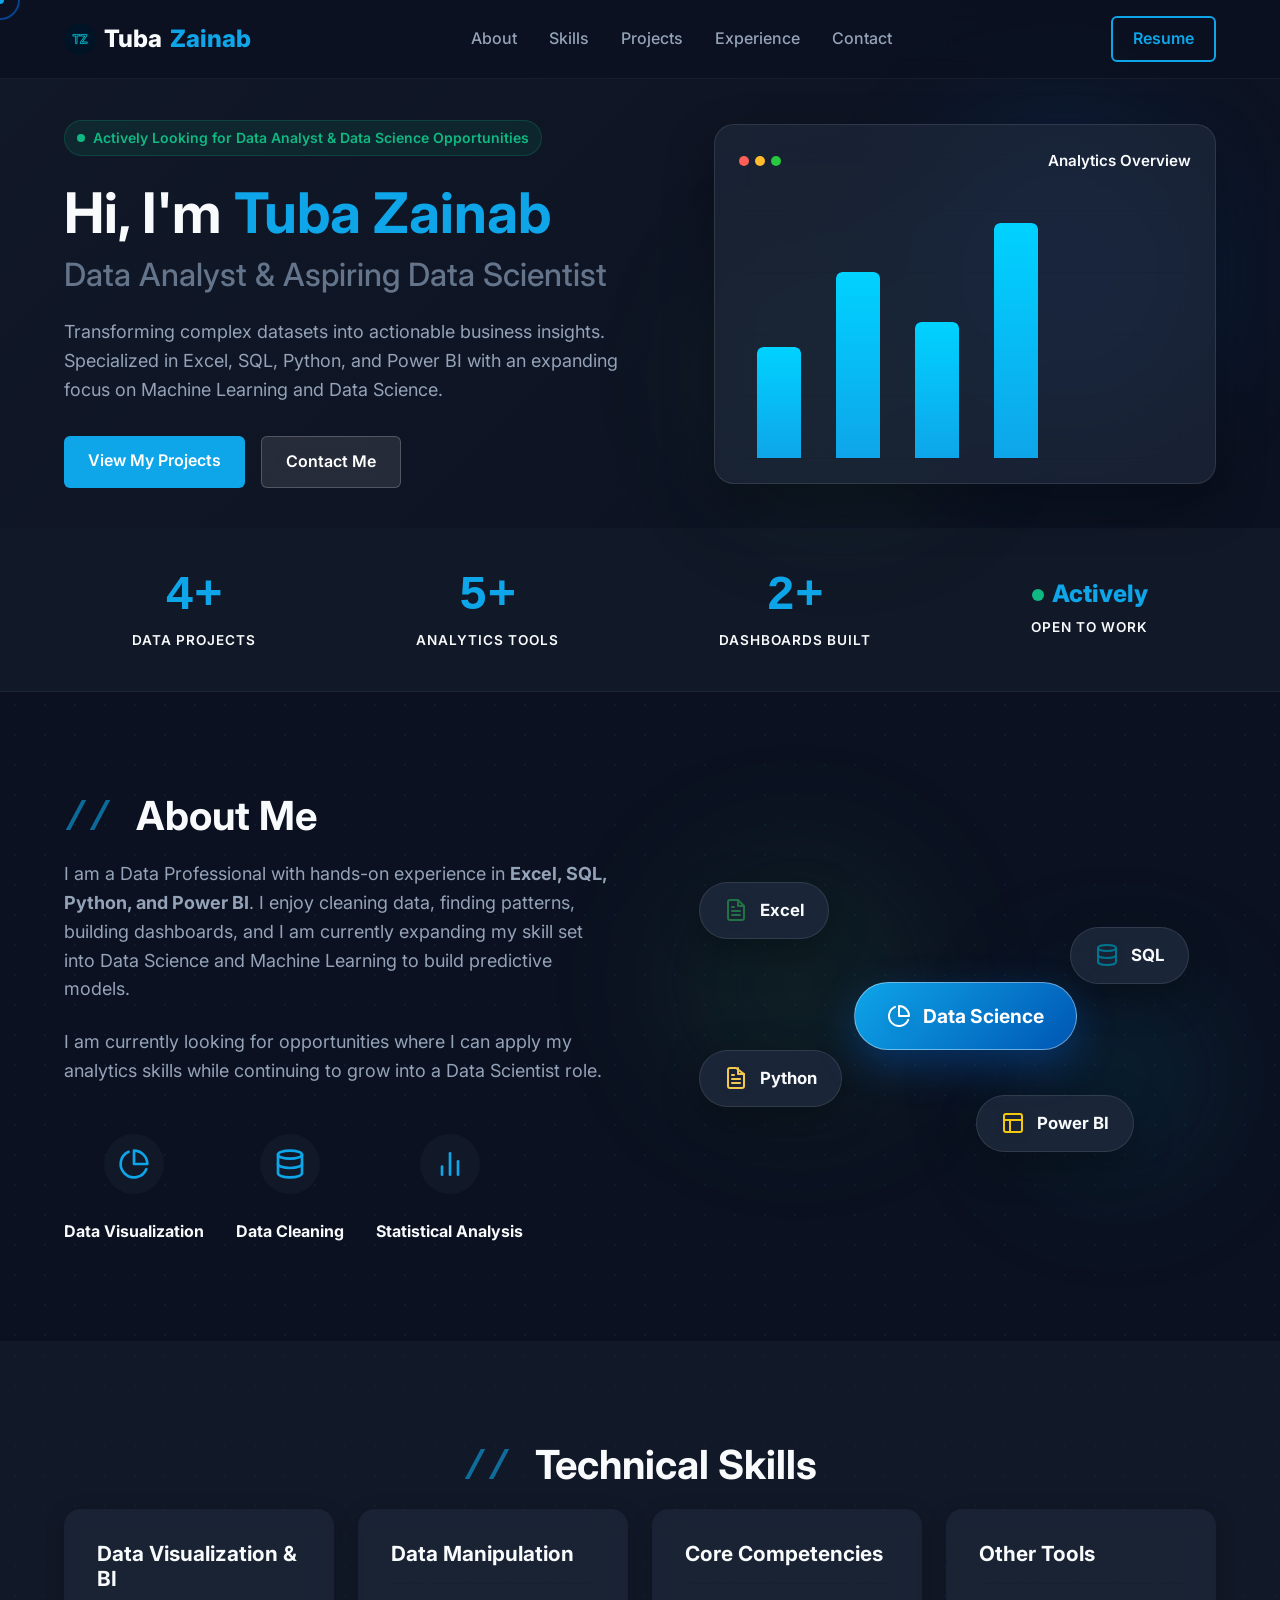
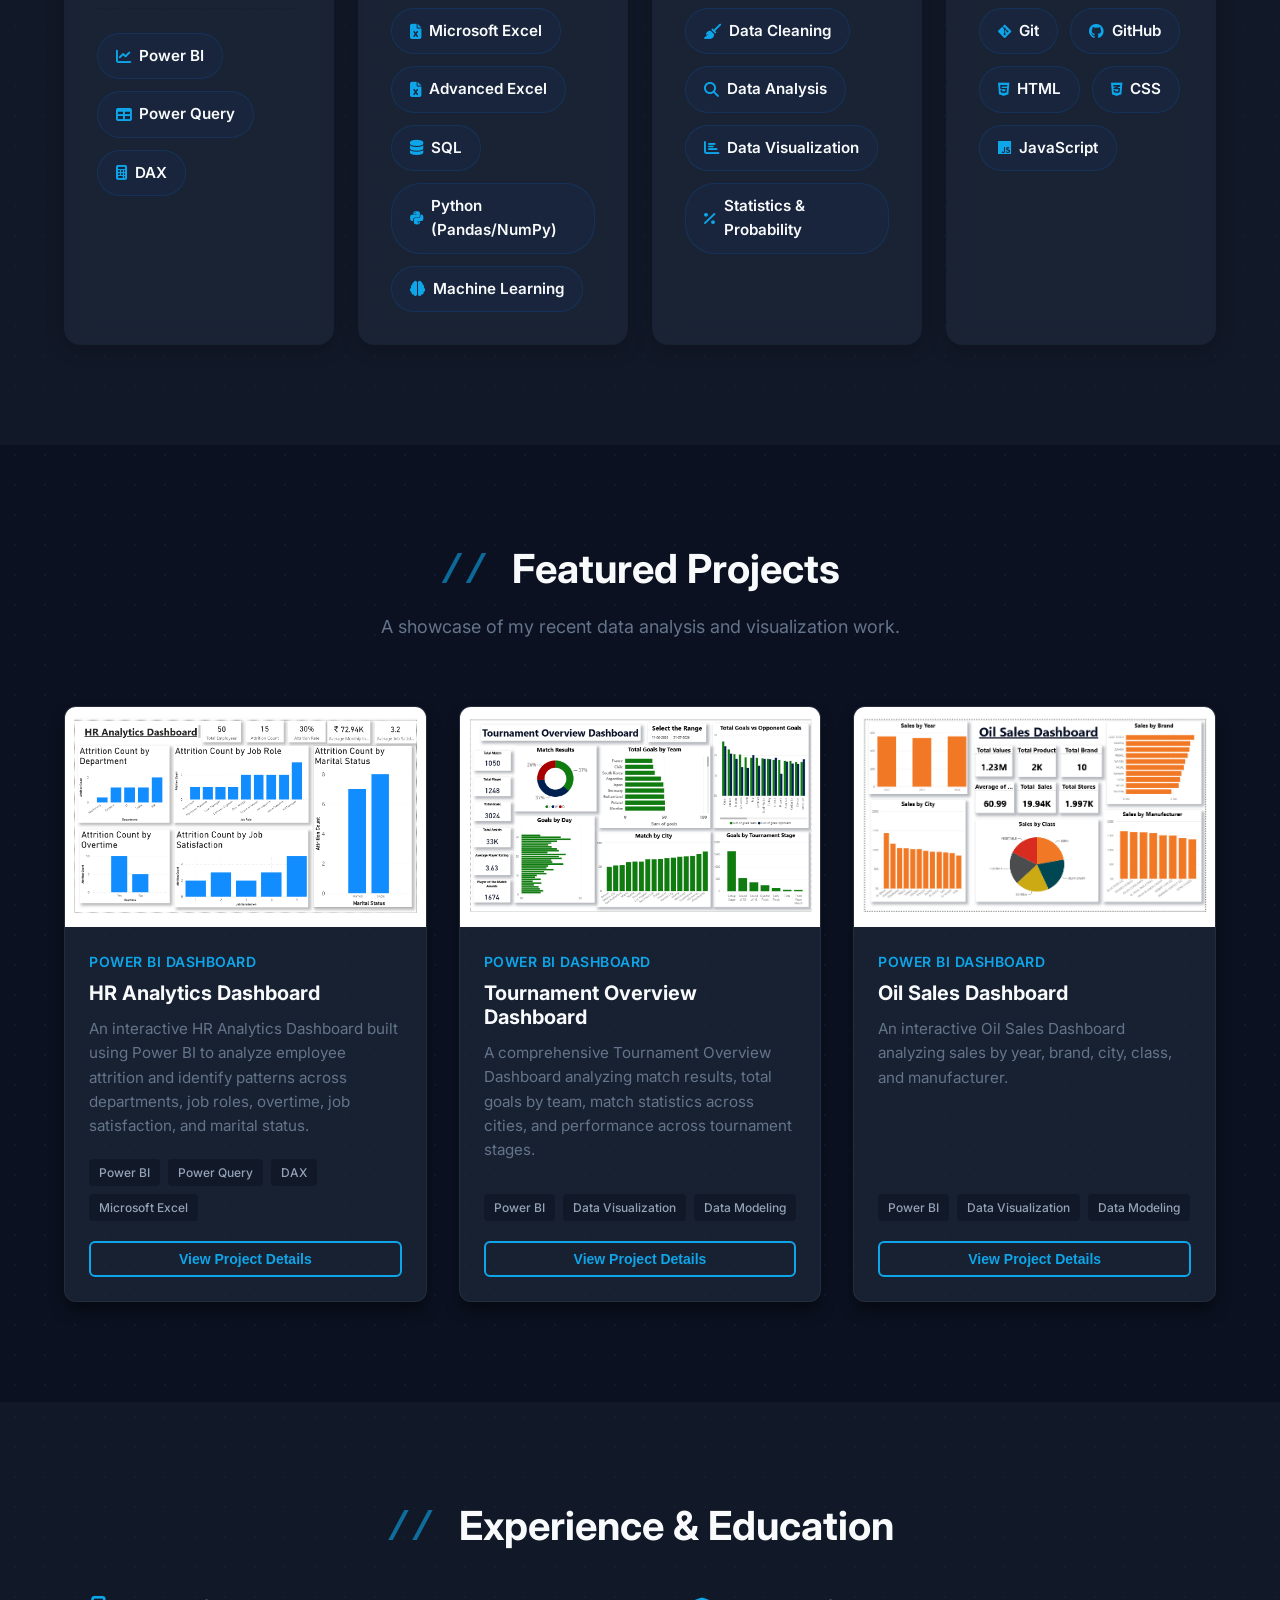
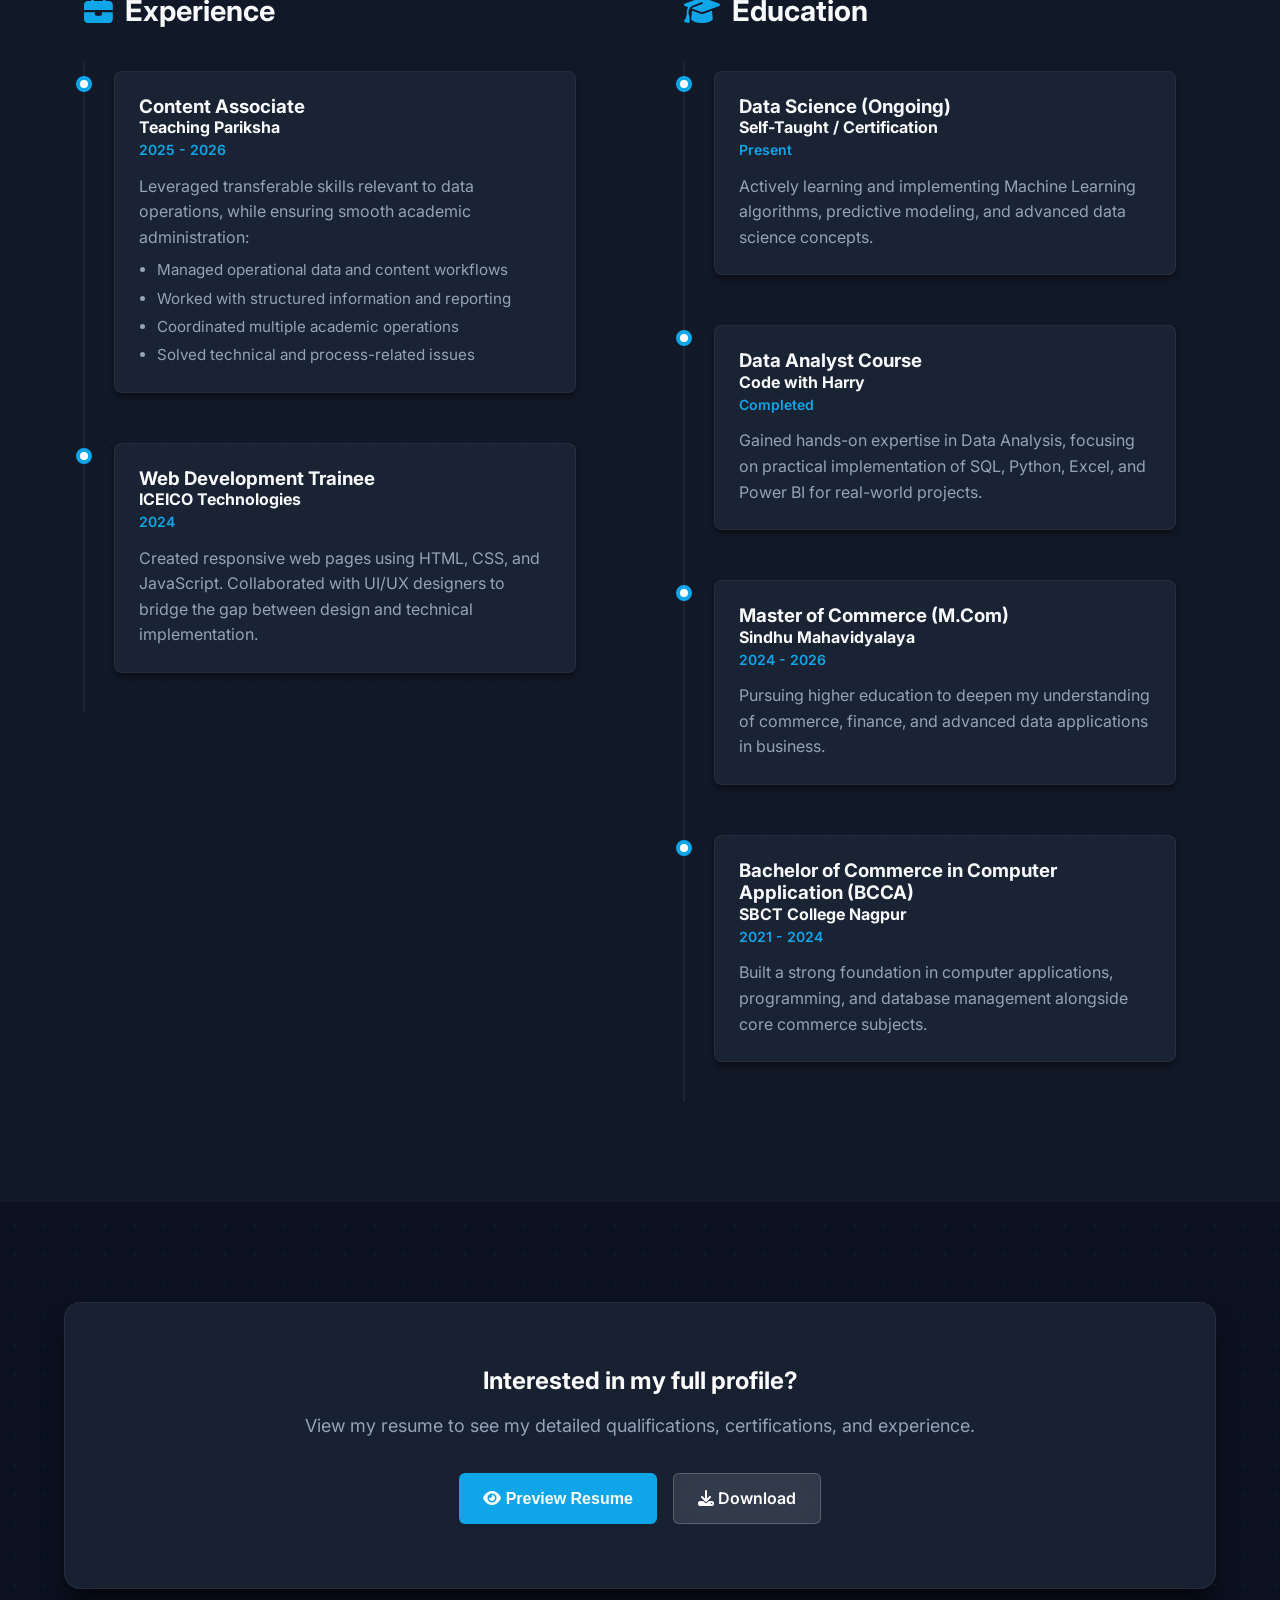
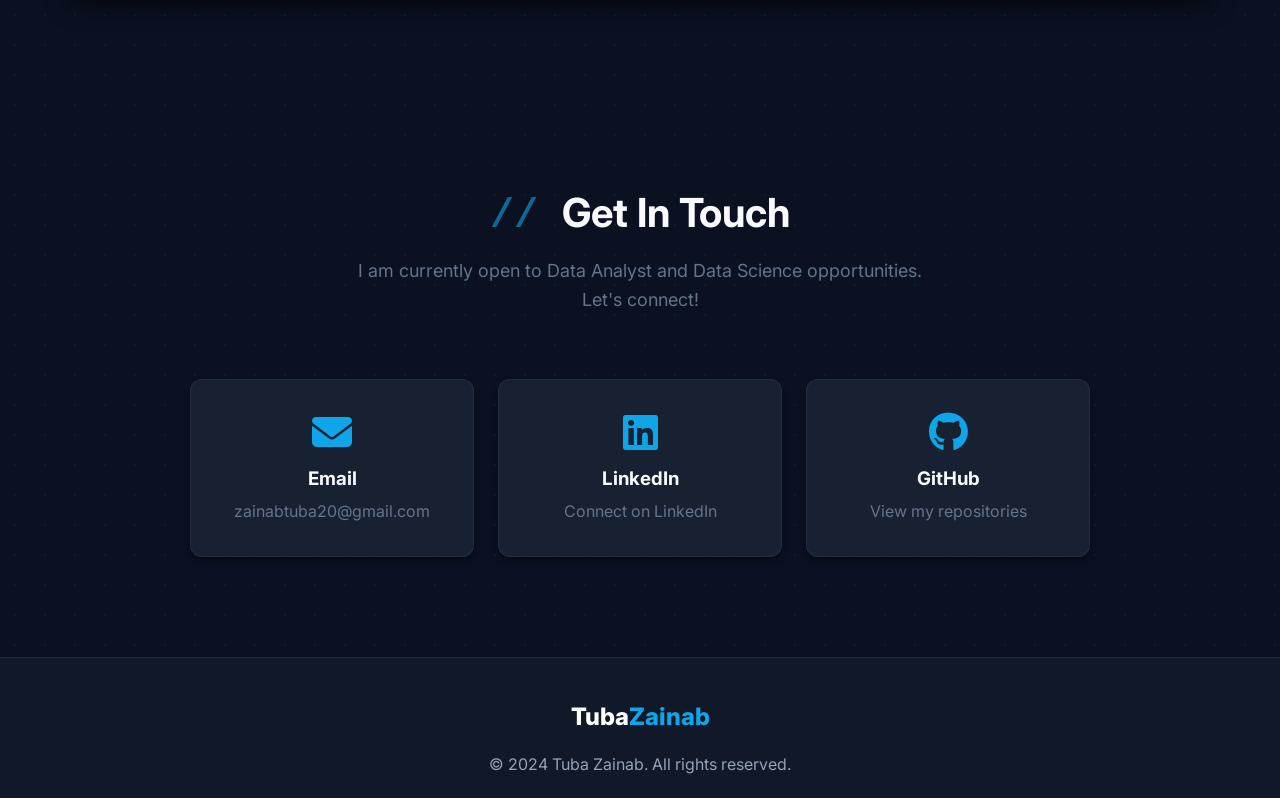
==== commit 2416a7d5: "Update portfolio for Data Scientist dual role" ====
--- a/index.html
+++ b/index.html
@@ -3,7 +3,7 @@
 <head>
     <meta charset="UTF-8">
     <meta name="viewport" content="width=device-width, initial-scale=1.0">
-    <title>Tuba Zainab | Data Analyst Portfolio</title>
+    <title>Tuba Zainab | Data Analyst & Aspiring Data Scientist</title>
     <!-- Favicon -->
     <link rel="icon" type="image/png" href="Images/tz_logo_circle.png">
     
@@ -47,11 +47,11 @@
             <div class="hero-content fade-up">
                 <div class="status-badge">
                     <span class="pulse"></span>
-                    Actively Looking for Data Analyst Opportunities
+                    Actively Looking for Data Analyst & Data Science Opportunities
                 </div>
                 <h1>Hi, I'm <span class="highlight">Tuba Zainab</span></h1>
-                <h2>Data Analyst</h2>
-                <p>Transforming complex datasets into actionable business insights. Specialized in Excel, SQL, Python, and Power BI to drive data-informed decision-making.</p>
+                <h2>Data Analyst & Aspiring Data Scientist</h2>
+                <p>Transforming complex datasets into actionable business insights. Specialized in Excel, SQL, Python, and Power BI with an expanding focus on Machine Learning and Data Science.</p>
                 <div class="hero-buttons fade-up delay-300">
                     <a href="#projects" class="btn btn-primary">View My Projects</a>
                     <a href="#contact" class="btn btn-secondary">Contact Me</a>
@@ -118,8 +118,8 @@
         <div class="container about-grid">
             <div class="about-text slide-right">
                 <h2 class="section-title" style="text-align: left;">About Me</h2>
-                <p>I am a Data Analyst with hands-on experience in <strong>Excel, SQL, Python, and Power BI</strong>. I enjoy cleaning data, finding patterns, and building dashboards that turn raw data into clear business insights.</p>
-                <p>I am currently looking for a Data Analyst opportunity where I can apply my skills, solve real business problems, and continue growing as an analyst.</p>
+                <p>I am a Data Professional with hands-on experience in <strong>Excel, SQL, Python, and Power BI</strong>. I enjoy cleaning data, finding patterns, building dashboards, and I am currently expanding my skill set into Data Science and Machine Learning to build predictive models.</p>
+                <p>I am currently looking for opportunities where I can apply my analytics skills while continuing to grow into a Data Scientist role.</p>
                 
                 <div class="about-highlights" style="display: flex; gap: 32px; margin-top: 48px; flex-wrap: wrap;">
                     <div class="highlight-item" style="text-align: center;">
@@ -163,7 +163,7 @@
                     </div>
                     <div class="tech-bubble tb-5">
                         <svg width="24" height="24" viewBox="0 0 24 24" fill="none" stroke="var(--primary-color)" stroke-width="2" stroke-linecap="round" stroke-linejoin="round"><path d="M21.21 15.89A10 10 0 1 1 8 2.83"></path><path d="M22 12A10 10 0 0 0 12 2v10z"></path></svg>
-                        Analytics
+                        Data Science
                     </div>
                 </div>
             </div>
@@ -191,7 +191,8 @@
                         <span class="skill-badge"><i class="fas fa-file-excel"></i> Microsoft Excel</span>
                         <span class="skill-badge"><i class="fas fa-file-excel"></i> Advanced Excel</span>
                         <span class="skill-badge"><i class="fas fa-database"></i> SQL</span>
-                        <span class="skill-badge"><i class="fab fa-python"></i> Python</span>
+                        <span class="skill-badge"><i class="fab fa-python"></i> Python (Pandas/NumPy)</span>
+                        <span class="skill-badge"><i class="fas fa-brain"></i> Machine Learning</span>
                     </div>
                 </div>
 
@@ -277,6 +278,16 @@
                         <div class="timeline-item fade-up">
                             <div class="timeline-dot"></div>
                             <div class="timeline-content">
+                                <h3>Data Science (Ongoing)</h3>
+                                <h4>Self-Taught / Certification</h4>
+                                <span class="timeline-date">Present</span>
+                                <p>Actively learning and implementing Machine Learning algorithms, predictive modeling, and advanced data science concepts.</p>
+                            </div>
+                        </div>
+
+                        <div class="timeline-item fade-up delay-100">
+                            <div class="timeline-dot"></div>
+                            <div class="timeline-content">
                                 <h3>Data Analyst Course</h3>
                                 <h4>Code with Harry</h4>
                                 <span class="timeline-date">Completed</span>
@@ -284,7 +295,7 @@
                             </div>
                         </div>
 
-                        <div class="timeline-item fade-up delay-100">
+                        <div class="timeline-item fade-up delay-200">
                             <div class="timeline-dot"></div>
                             <div class="timeline-content">
                                 <h3>Master of Commerce (M.Com)</h3>
@@ -294,7 +305,7 @@
                             </div>
                         </div>
 
-                        <div class="timeline-item fade-up delay-200">
+                        <div class="timeline-item fade-up delay-300">
                             <div class="timeline-dot"></div>
                             <div class="timeline-content">
                                 <h3>Bachelor of Commerce in Computer Application (BCCA)</h3>
@@ -328,7 +339,7 @@
     <section id="contact" class="contact section">
         <div class="container">
             <h2 class="section-title fade-up">Get In Touch</h2>
-            <p class="section-subtitle fade-up delay-100">I am currently open to Data Analyst opportunities. Let's connect!</p>
+            <p class="section-subtitle fade-up delay-100">I am currently open to Data Analyst and Data Science opportunities. Let's connect!</p>
             
             <div class="contact-info">
                 <a href="mailto:zainabtuba20@gmail.com" class="contact-card fade-up">
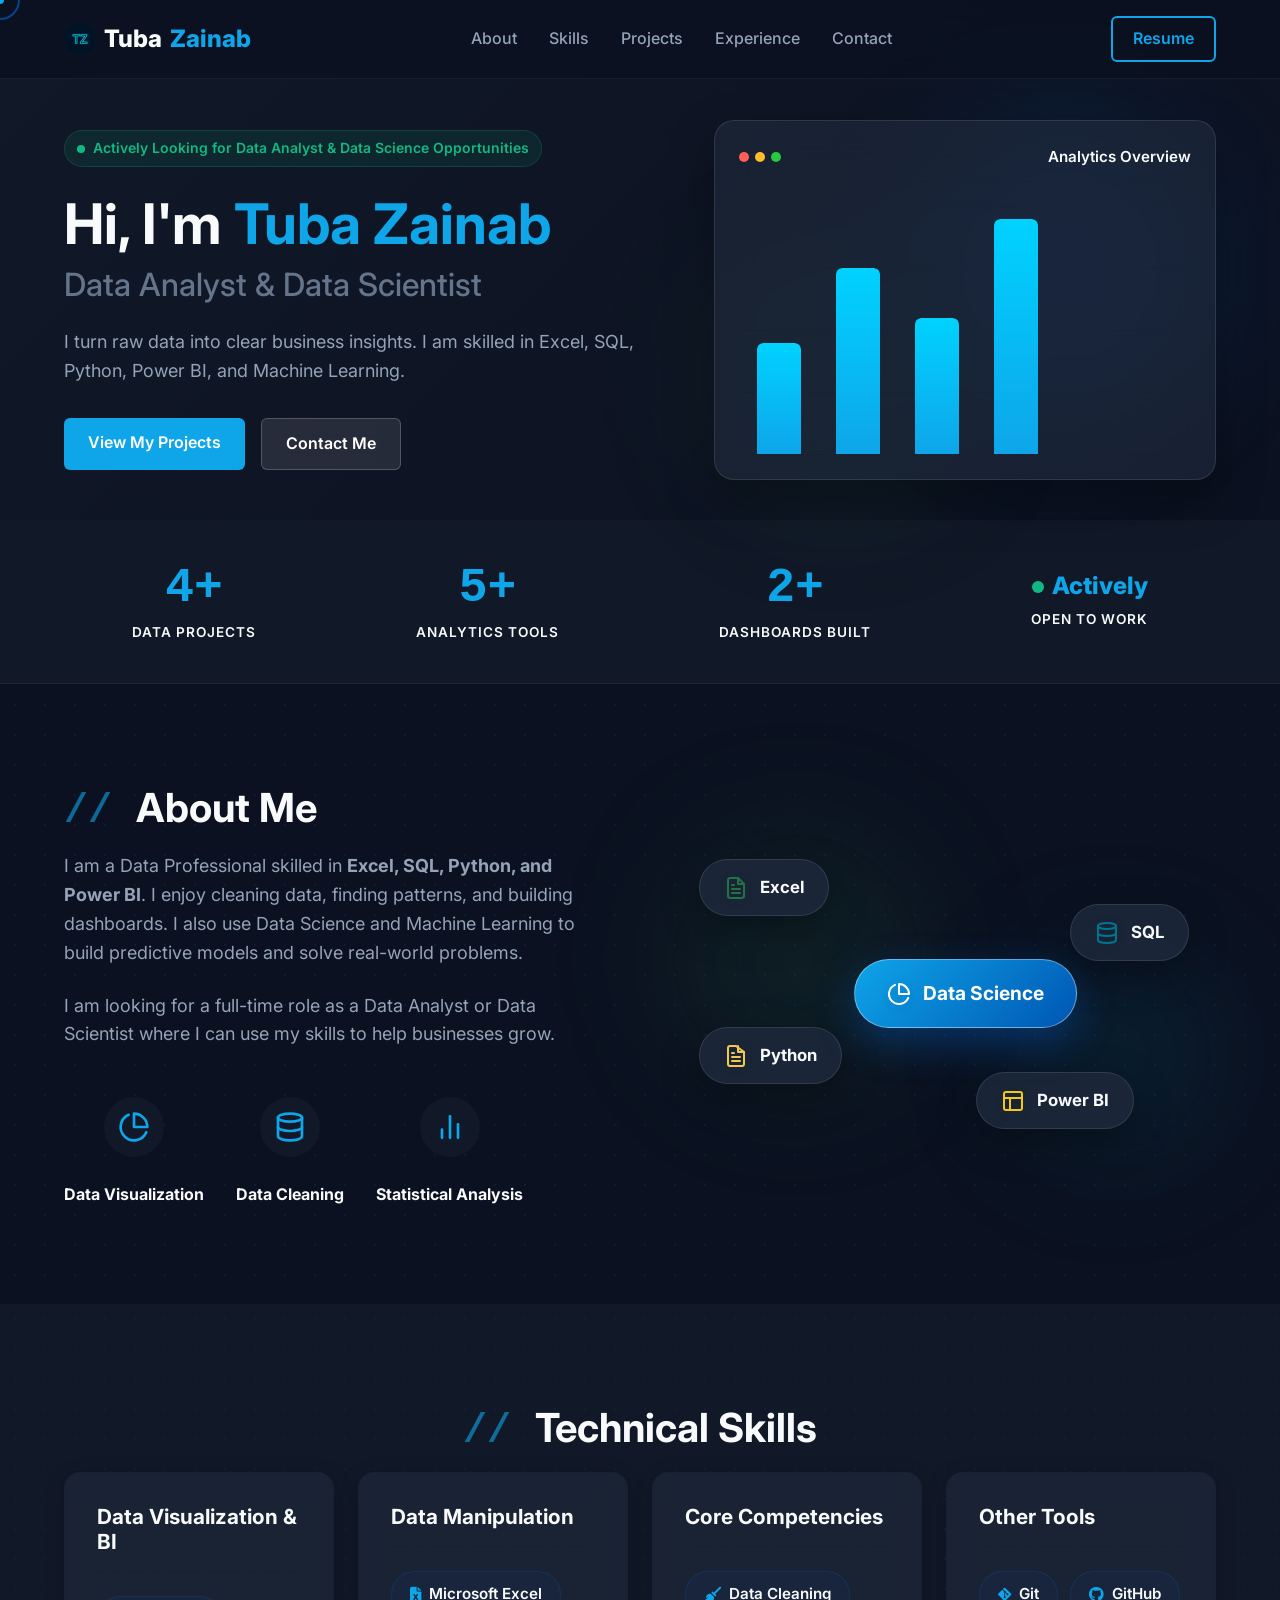
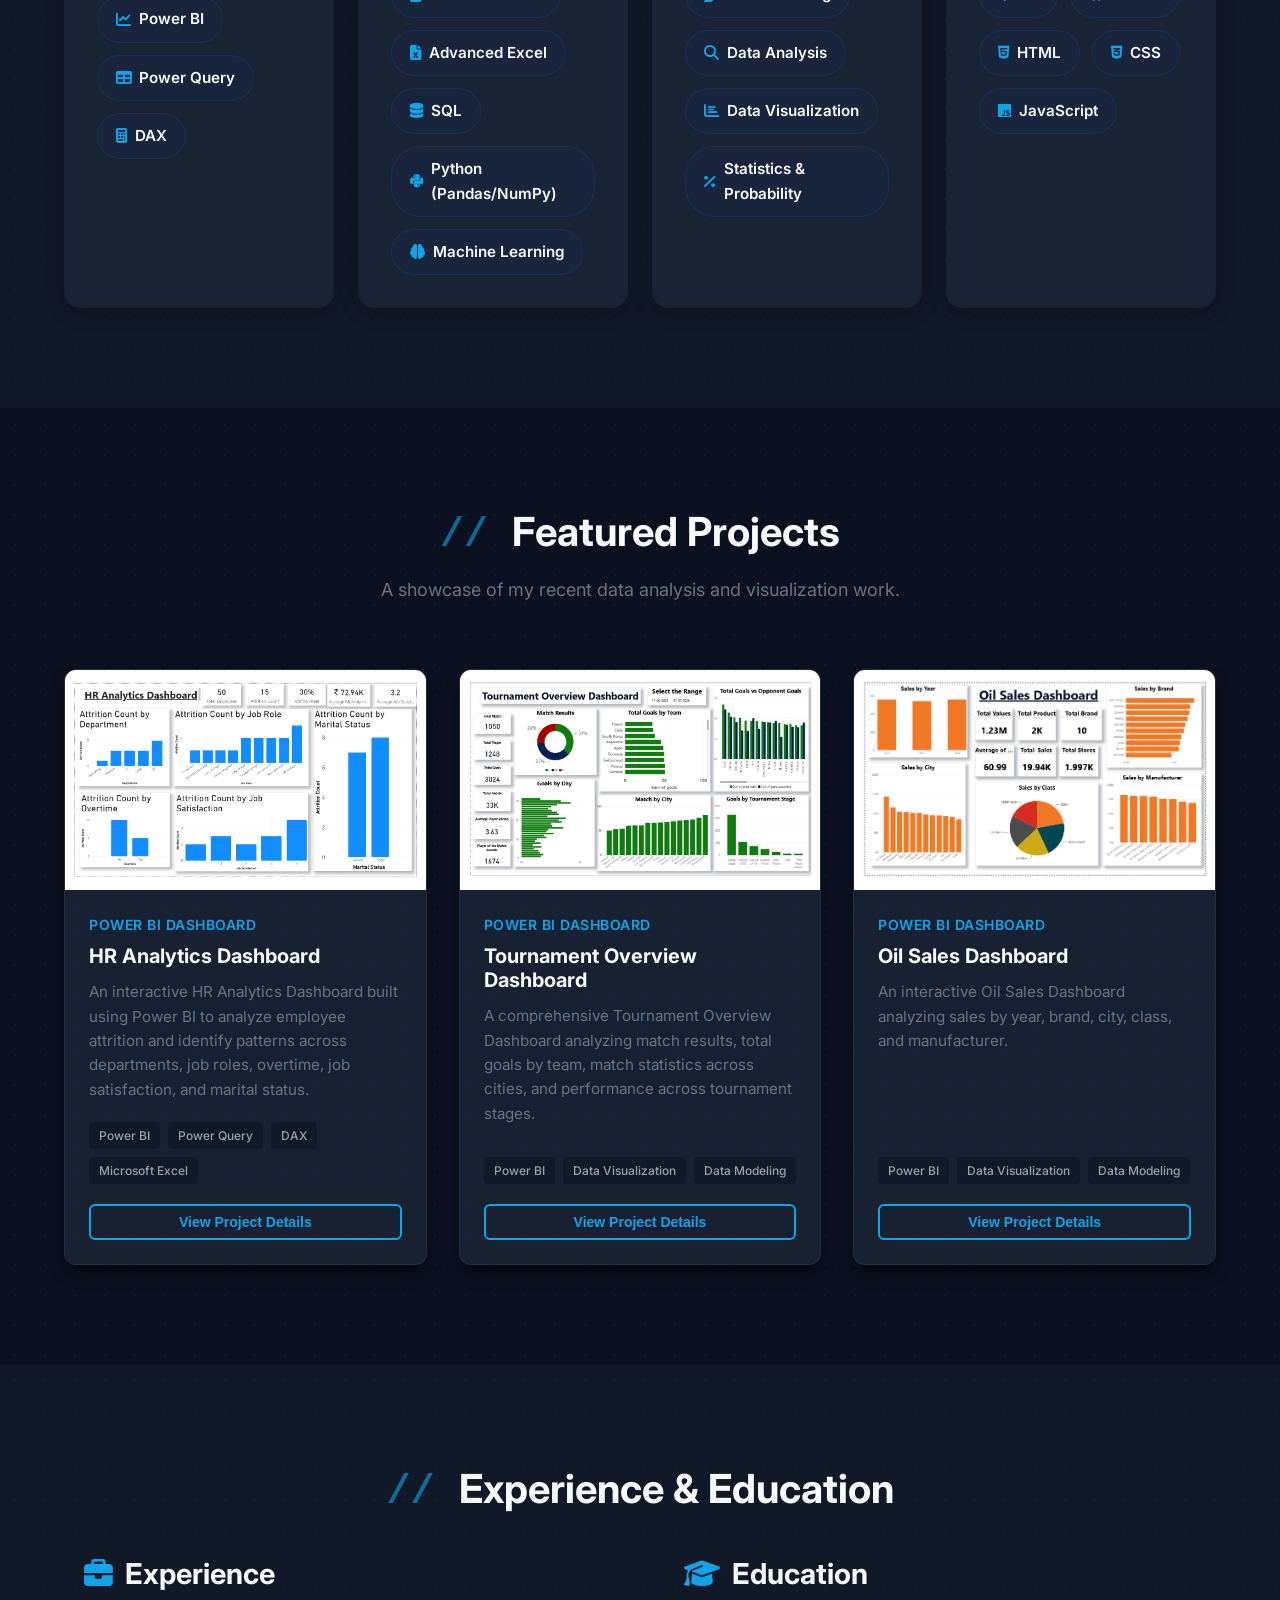
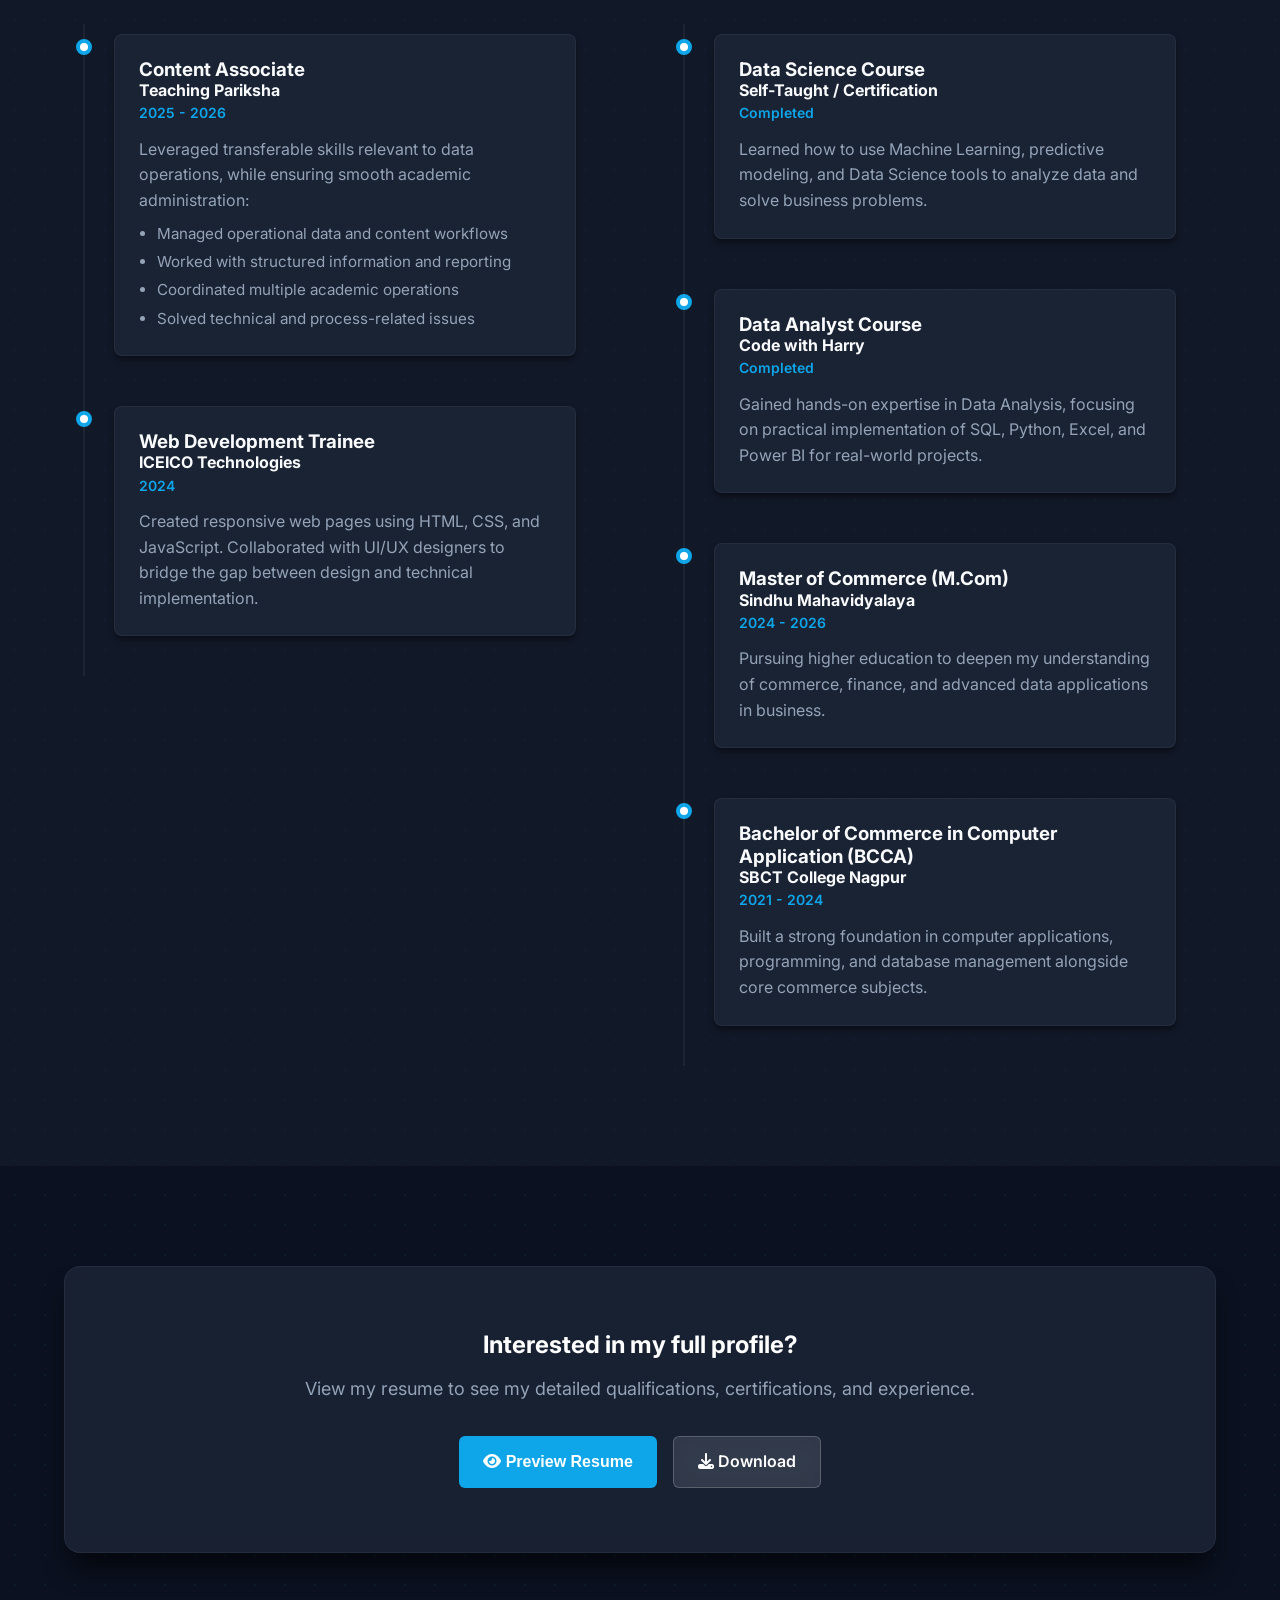
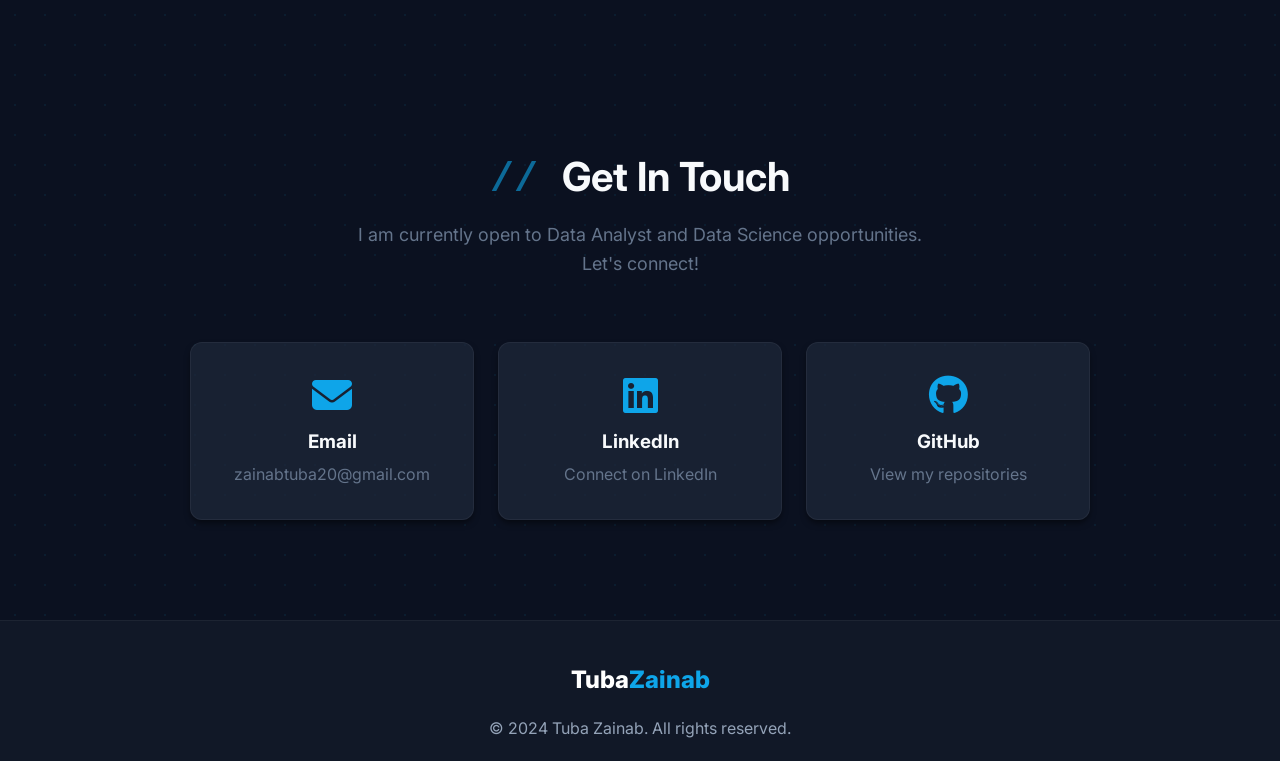
==== commit e043d0cc: "Simplify text and mark Data Science as completed" ====
--- a/index.html
+++ b/index.html
@@ -3,7 +3,7 @@
 <head>
     <meta charset="UTF-8">
     <meta name="viewport" content="width=device-width, initial-scale=1.0">
-    <title>Tuba Zainab | Data Analyst & Aspiring Data Scientist</title>
+    <title>Tuba Zainab | Data Analyst & Data Scientist</title>
     <!-- Favicon -->
     <link rel="icon" type="image/png" href="Images/tz_logo_circle.png">
     
@@ -50,8 +50,8 @@
                     Actively Looking for Data Analyst & Data Science Opportunities
                 </div>
                 <h1>Hi, I'm <span class="highlight">Tuba Zainab</span></h1>
-                <h2>Data Analyst & Aspiring Data Scientist</h2>
-                <p>Transforming complex datasets into actionable business insights. Specialized in Excel, SQL, Python, and Power BI with an expanding focus on Machine Learning and Data Science.</p>
+                <h2>Data Analyst & Data Scientist</h2>
+                <p>I turn raw data into clear business insights. I am skilled in Excel, SQL, Python, Power BI, and Machine Learning.</p>
                 <div class="hero-buttons fade-up delay-300">
                     <a href="#projects" class="btn btn-primary">View My Projects</a>
                     <a href="#contact" class="btn btn-secondary">Contact Me</a>
@@ -118,8 +118,8 @@
         <div class="container about-grid">
             <div class="about-text slide-right">
                 <h2 class="section-title" style="text-align: left;">About Me</h2>
-                <p>I am a Data Professional with hands-on experience in <strong>Excel, SQL, Python, and Power BI</strong>. I enjoy cleaning data, finding patterns, building dashboards, and I am currently expanding my skill set into Data Science and Machine Learning to build predictive models.</p>
-                <p>I am currently looking for opportunities where I can apply my analytics skills while continuing to grow into a Data Scientist role.</p>
+                <p>I am a Data Professional skilled in <strong>Excel, SQL, Python, and Power BI</strong>. I enjoy cleaning data, finding patterns, and building dashboards. I also use Data Science and Machine Learning to build predictive models and solve real-world problems.</p>
+                <p>I am looking for a full-time role as a Data Analyst or Data Scientist where I can use my skills to help businesses grow.</p>
                 
                 <div class="about-highlights" style="display: flex; gap: 32px; margin-top: 48px; flex-wrap: wrap;">
                     <div class="highlight-item" style="text-align: center;">
@@ -278,10 +278,10 @@
                         <div class="timeline-item fade-up">
                             <div class="timeline-dot"></div>
                             <div class="timeline-content">
-                                <h3>Data Science (Ongoing)</h3>
+                                <h3>Data Science Course</h3>
                                 <h4>Self-Taught / Certification</h4>
-                                <span class="timeline-date">Present</span>
-                                <p>Actively learning and implementing Machine Learning algorithms, predictive modeling, and advanced data science concepts.</p>
+                                <span class="timeline-date">Completed</span>
+                                <p>Learned how to use Machine Learning, predictive modeling, and Data Science tools to analyze data and solve business problems.</p>
                             </div>
                         </div>
 
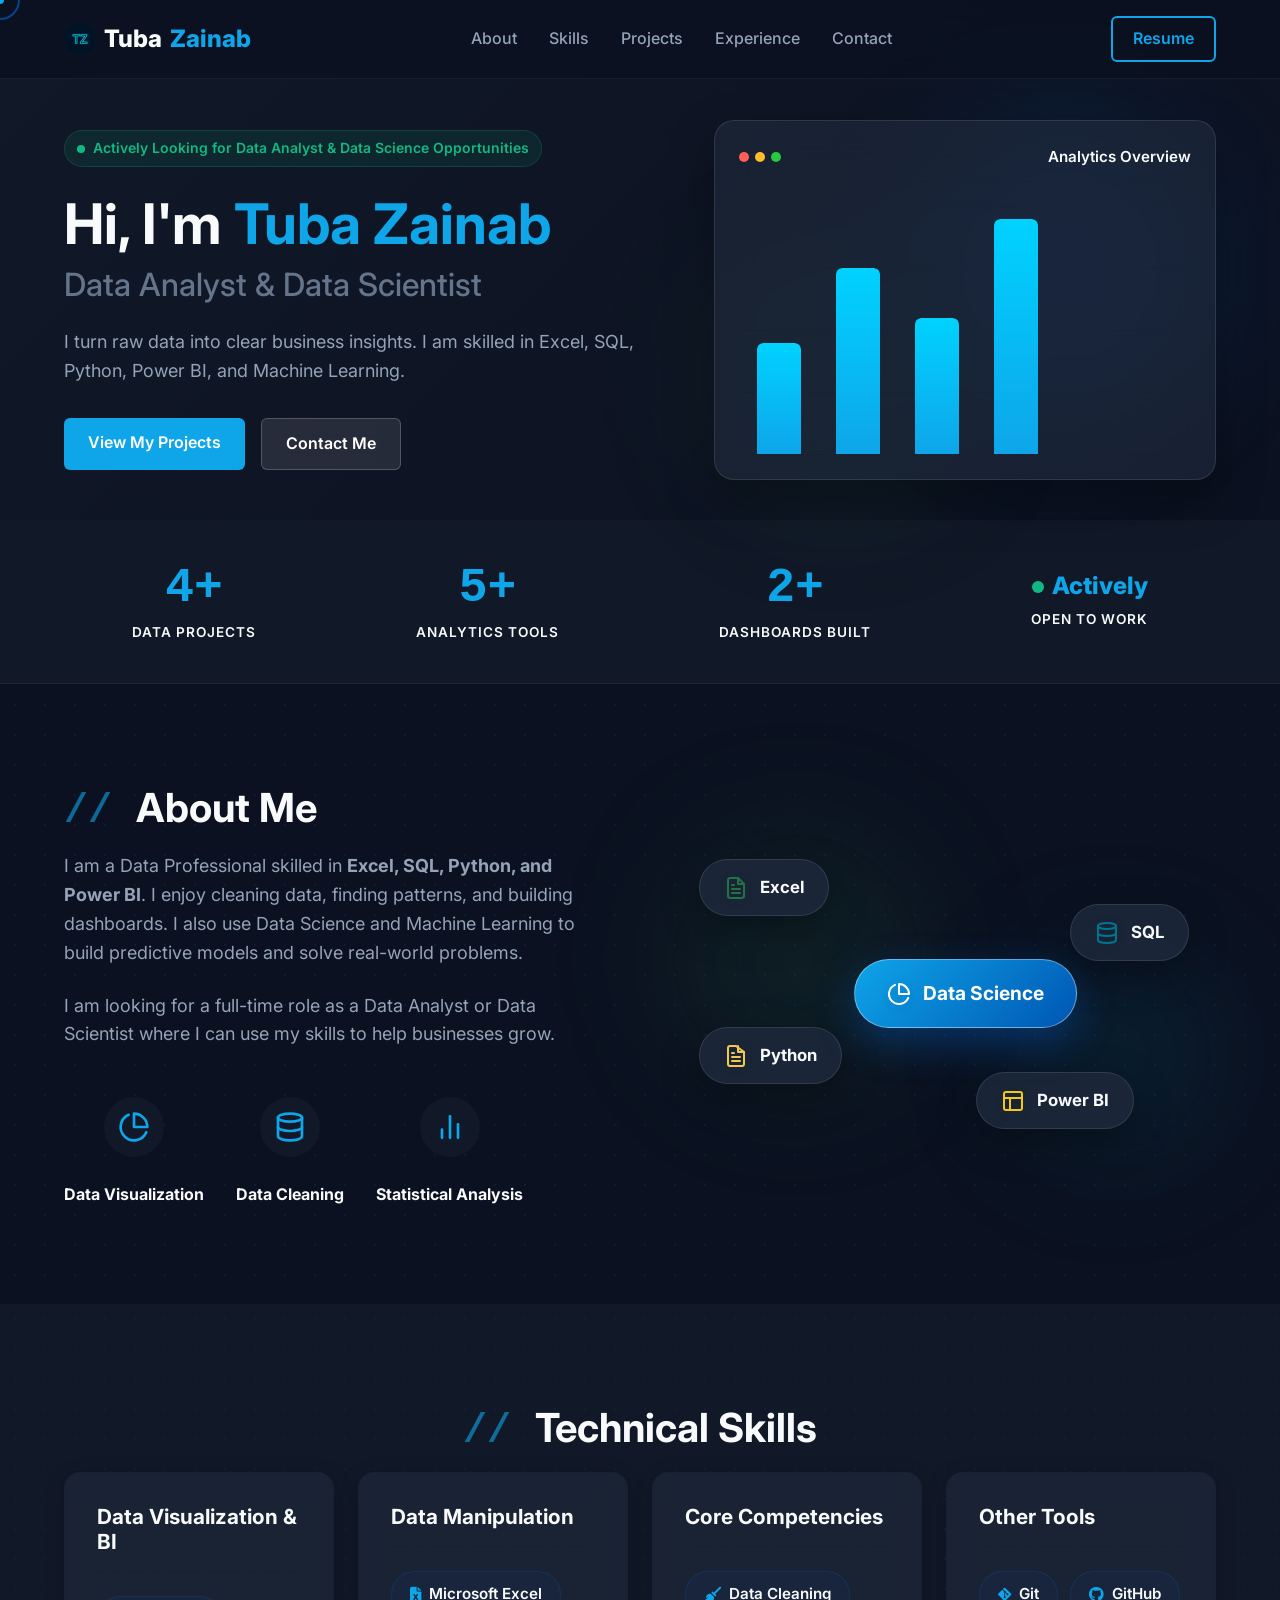
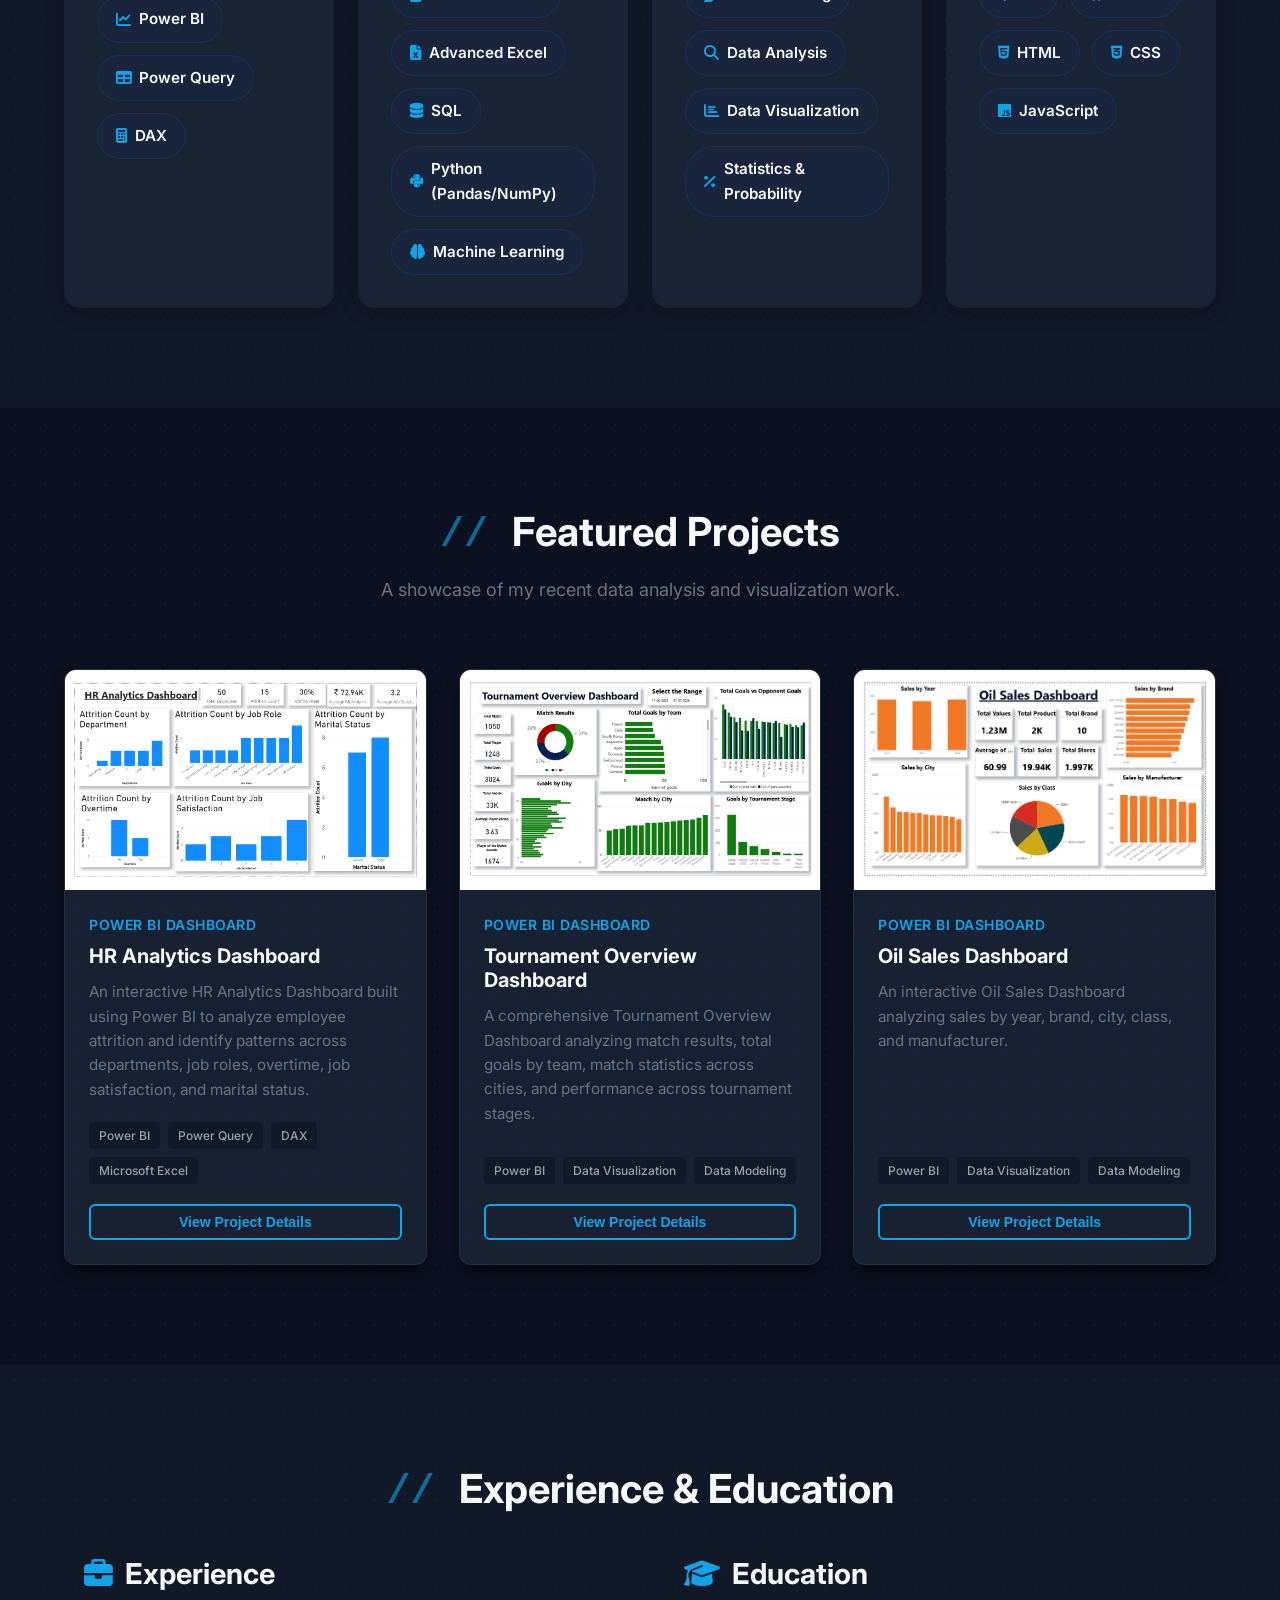
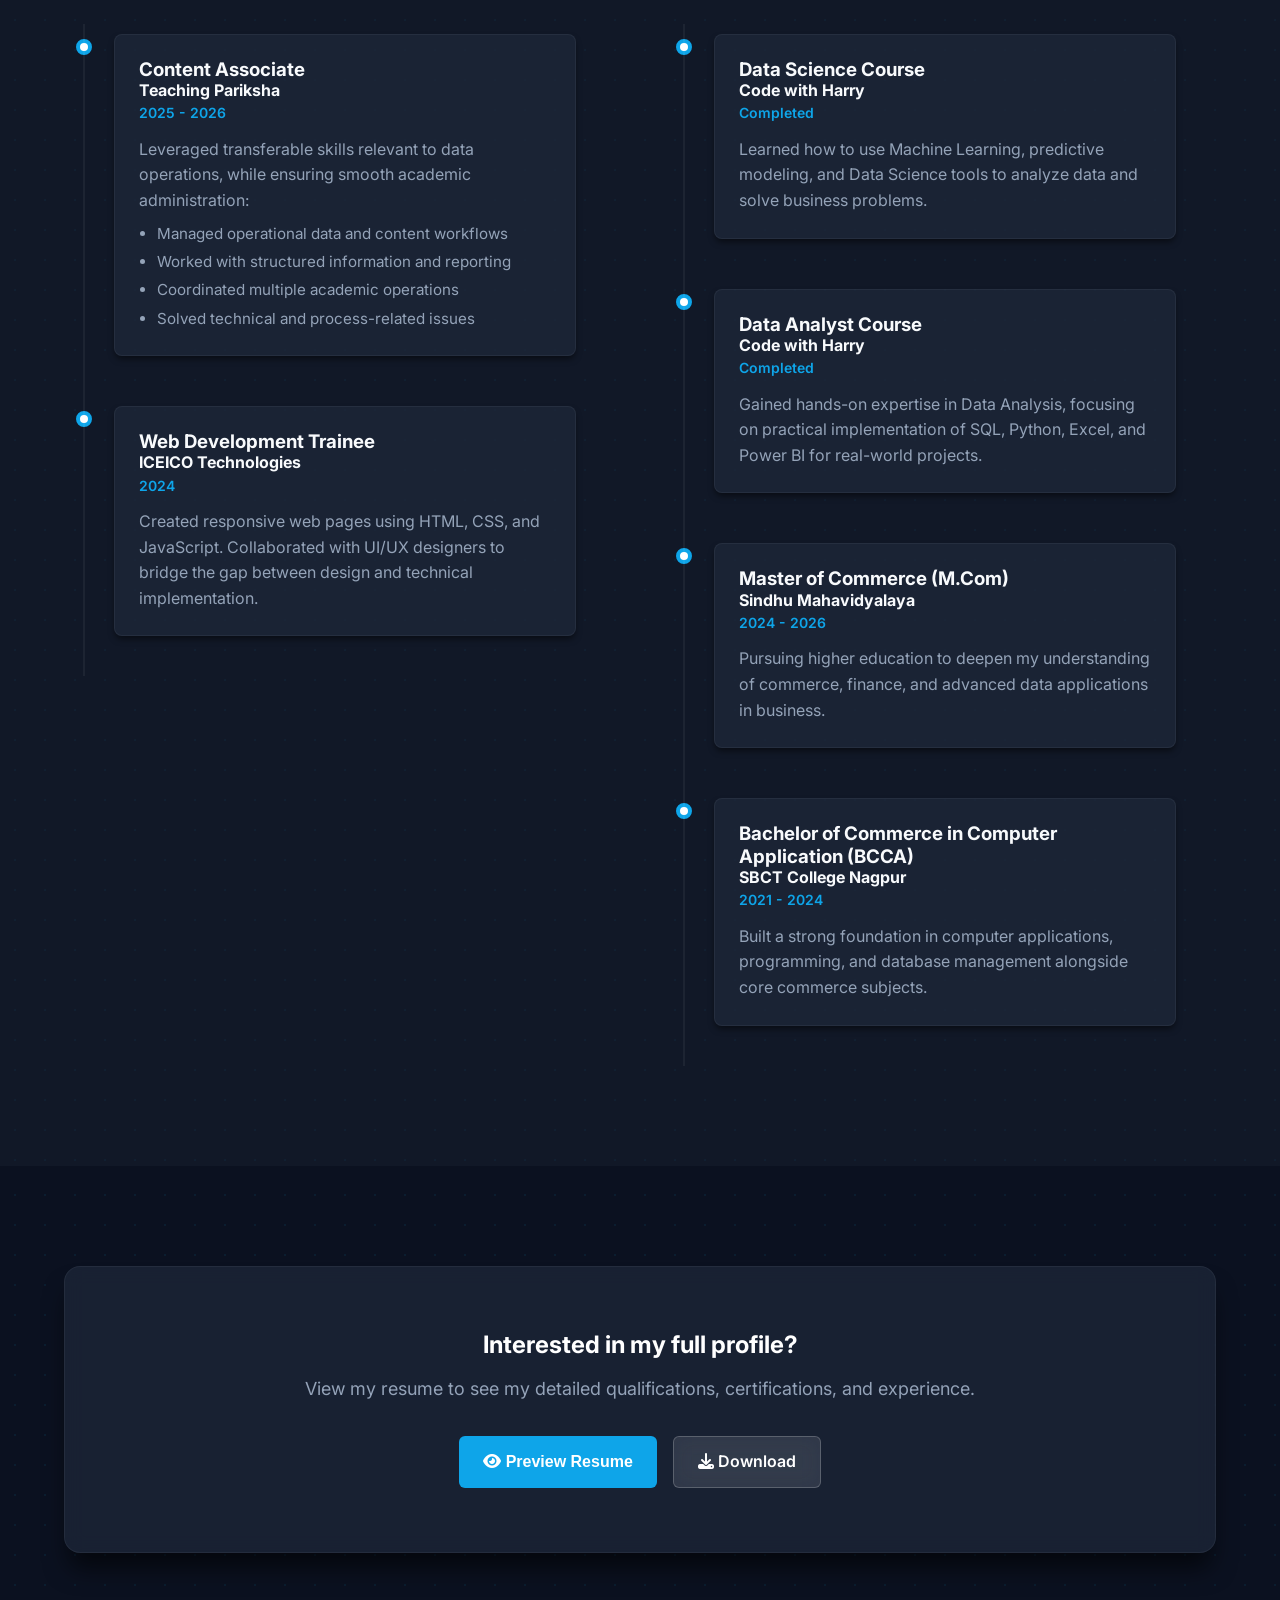
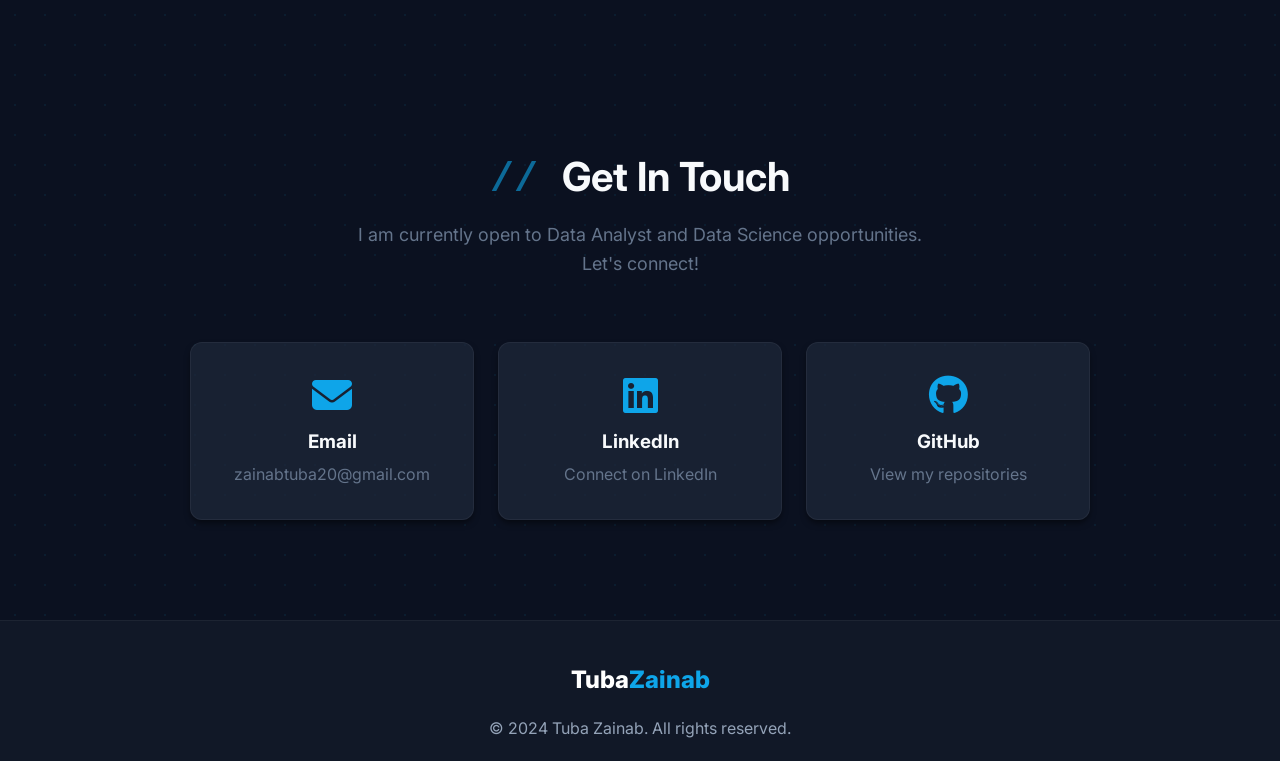
==== commit 69c639b1: "Update Data Science course provider to Code with Harry" ====
--- a/index.html
+++ b/index.html
@@ -279,7 +279,7 @@
                             <div class="timeline-dot"></div>
                             <div class="timeline-content">
                                 <h3>Data Science Course</h3>
-                                <h4>Self-Taught / Certification</h4>
+                                <h4>Code with Harry</h4>
                                 <span class="timeline-date">Completed</span>
                                 <p>Learned how to use Machine Learning, predictive modeling, and Data Science tools to analyze data and solve business problems.</p>
                             </div>
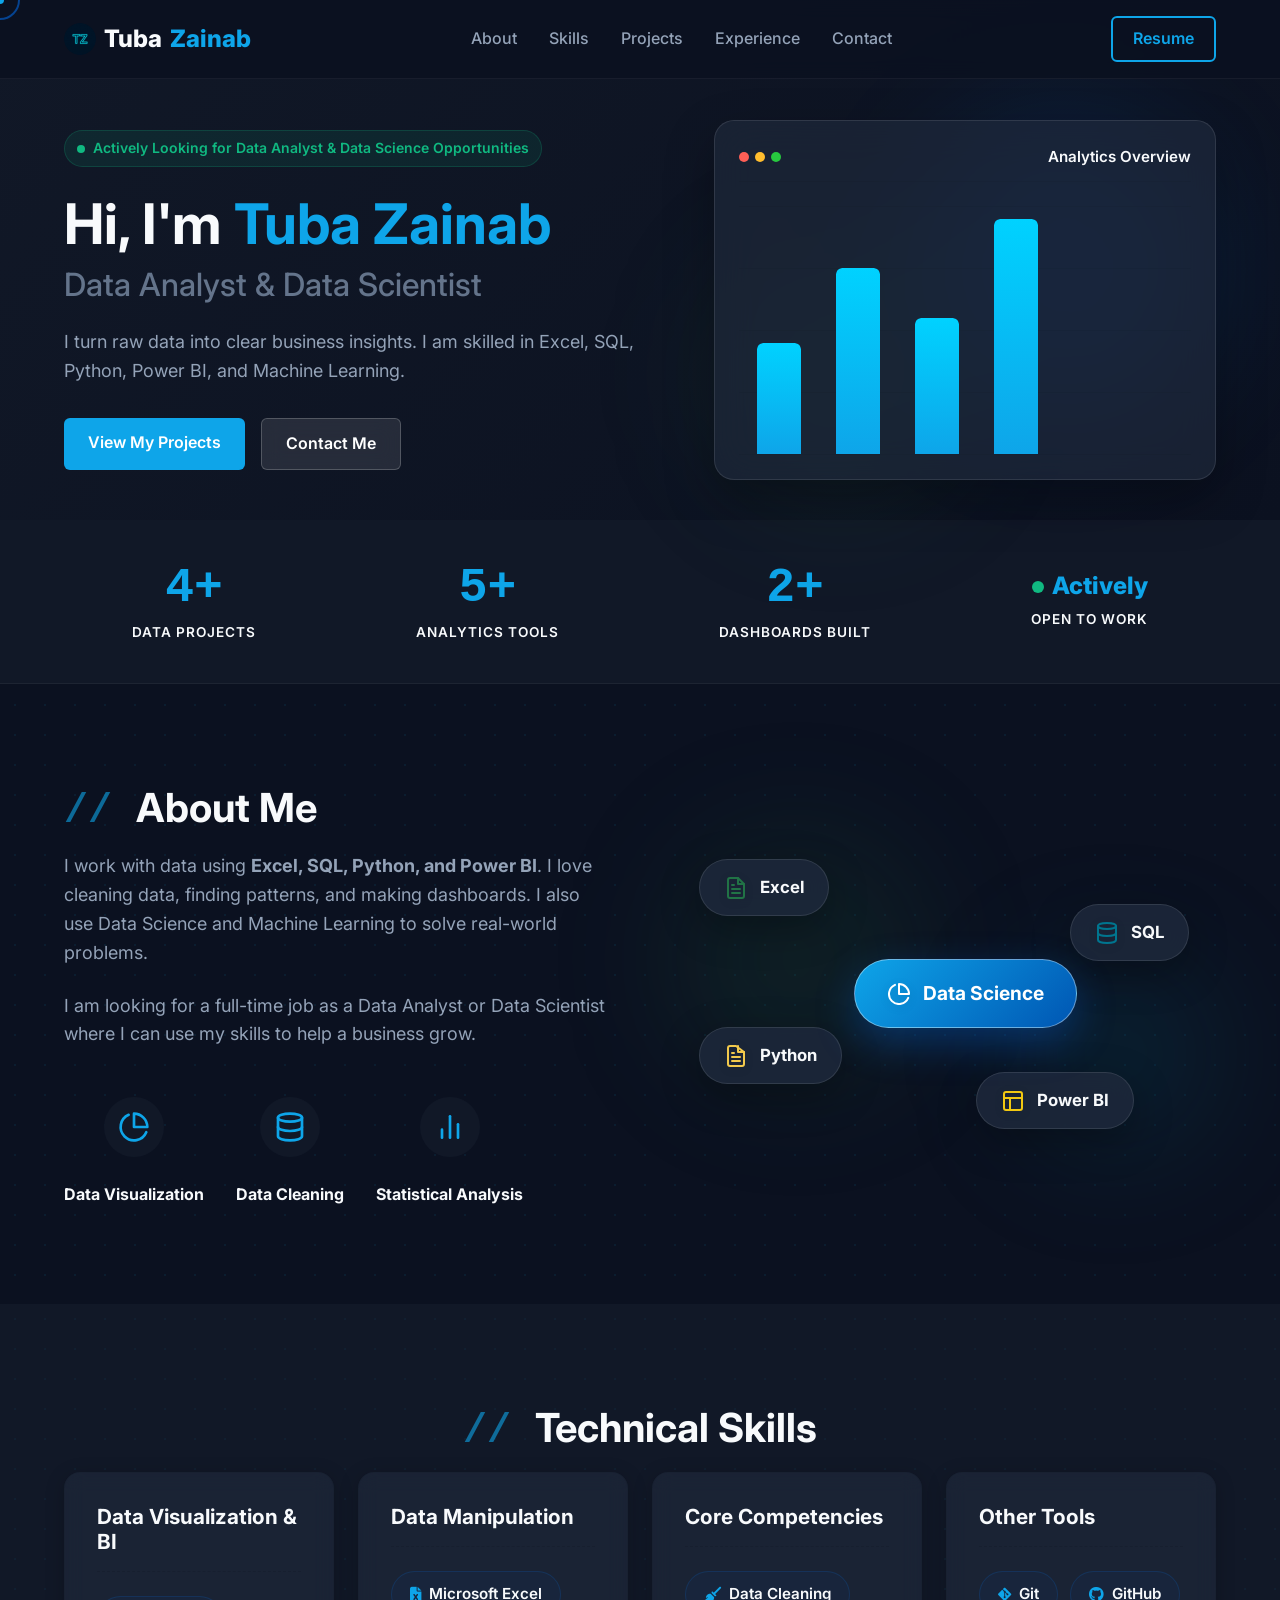
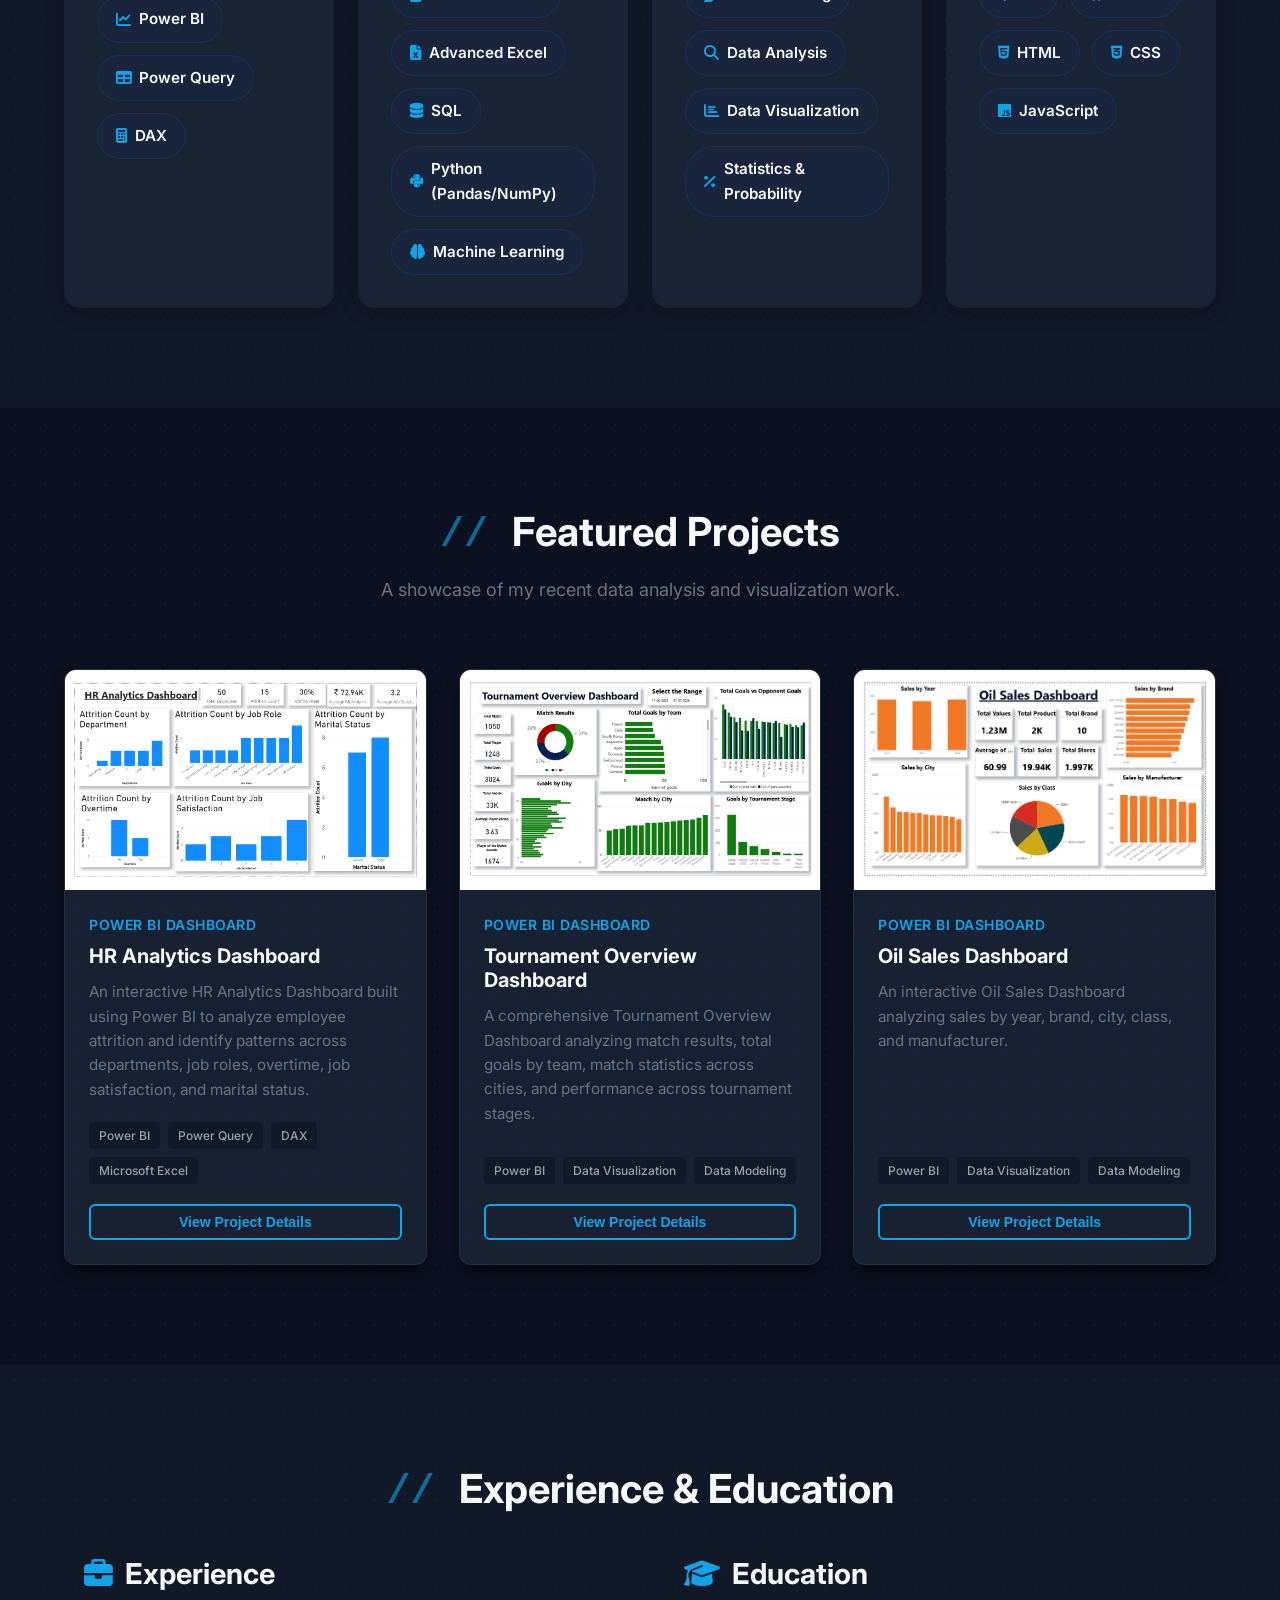
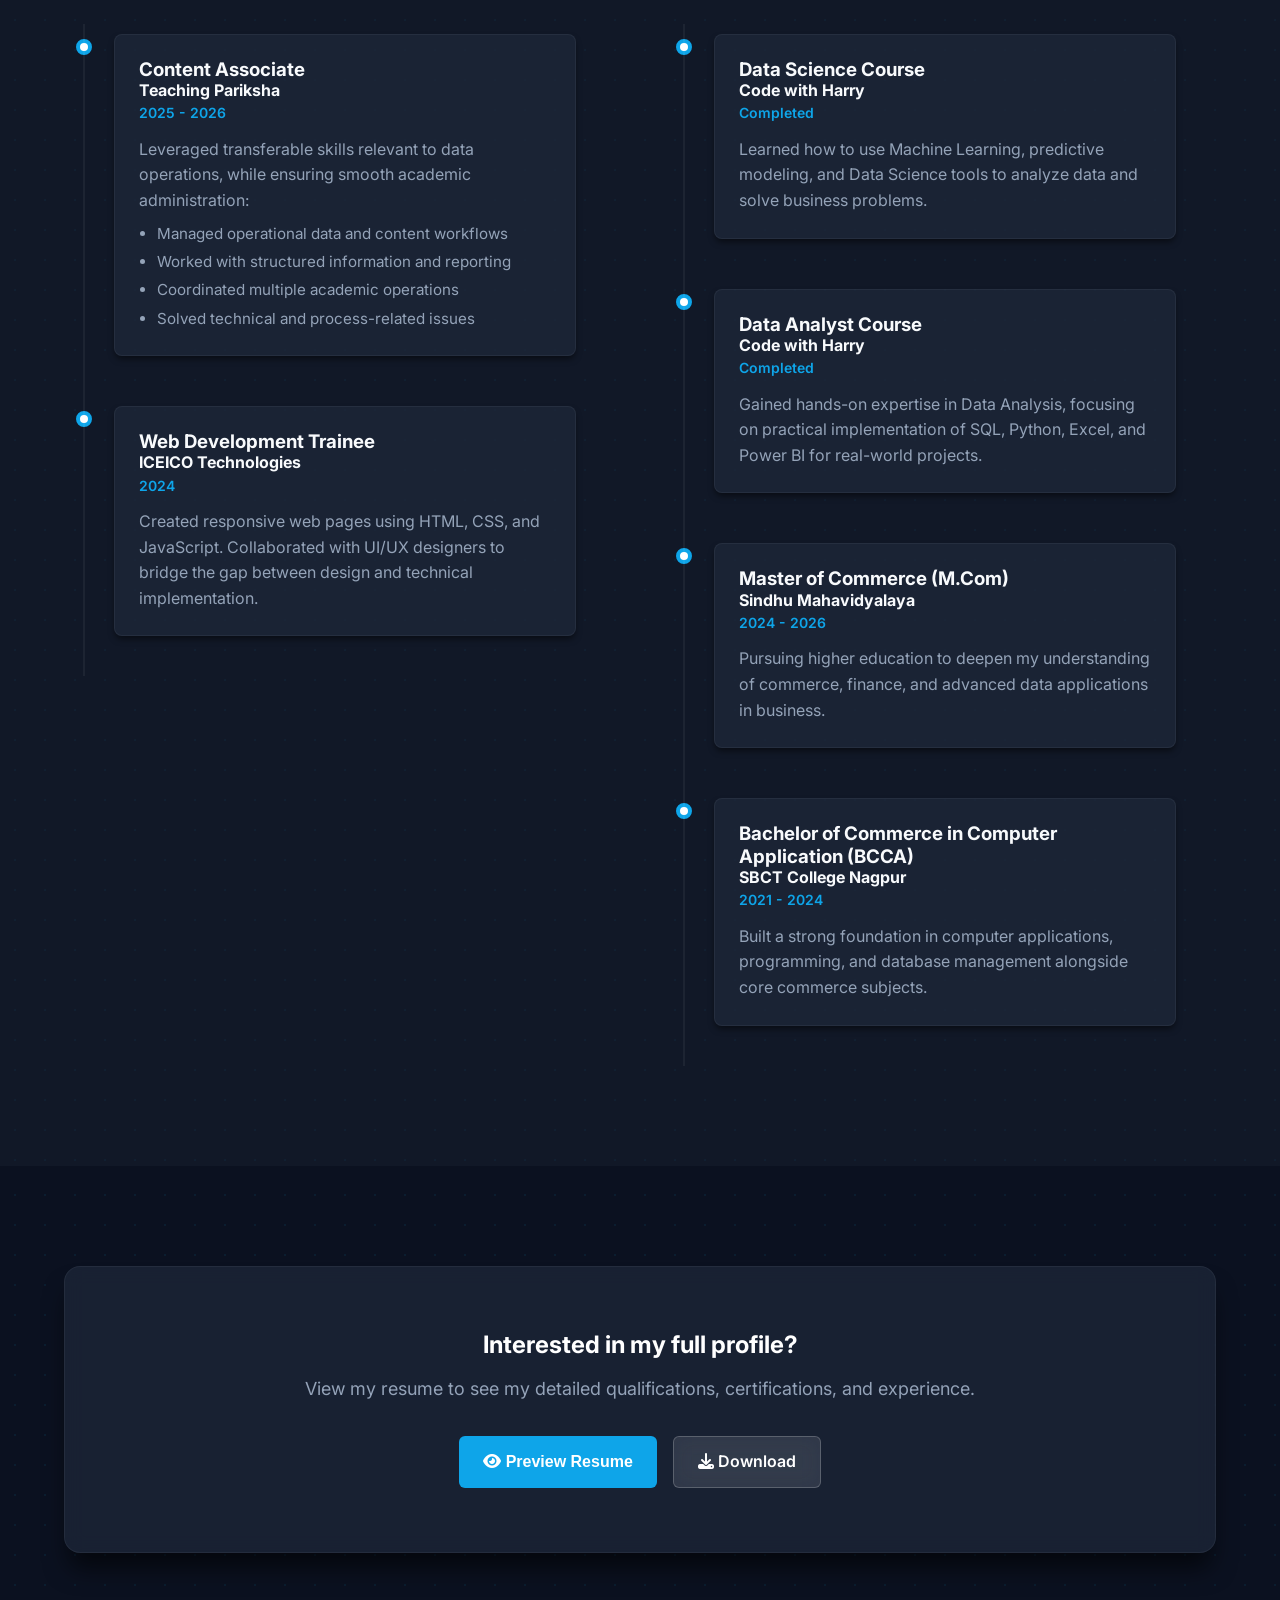
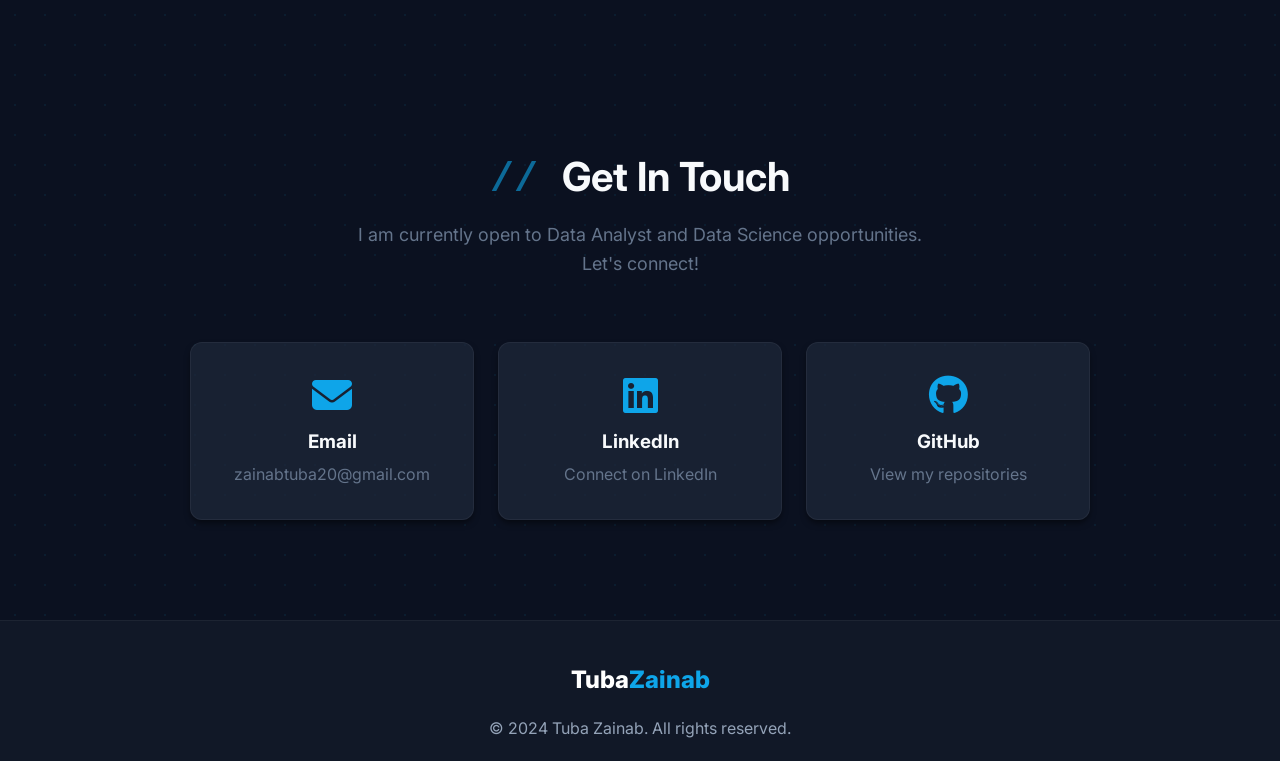
==== commit 081d9528: "Simplify About Me text" ====
--- a/index.html
+++ b/index.html
@@ -118,8 +118,8 @@
         <div class="container about-grid">
             <div class="about-text slide-right">
                 <h2 class="section-title" style="text-align: left;">About Me</h2>
-                <p>I am a Data Professional skilled in <strong>Excel, SQL, Python, and Power BI</strong>. I enjoy cleaning data, finding patterns, and building dashboards. I also use Data Science and Machine Learning to build predictive models and solve real-world problems.</p>
-                <p>I am looking for a full-time role as a Data Analyst or Data Scientist where I can use my skills to help businesses grow.</p>
+                <p>I work with data using <strong>Excel, SQL, Python, and Power BI</strong>. I love cleaning data, finding patterns, and making dashboards. I also use Data Science and Machine Learning to solve real-world problems.</p>
+                <p>I am looking for a full-time job as a Data Analyst or Data Scientist where I can use my skills to help a business grow.</p>
                 
                 <div class="about-highlights" style="display: flex; gap: 32px; margin-top: 48px; flex-wrap: wrap;">
                     <div class="highlight-item" style="text-align: center;">
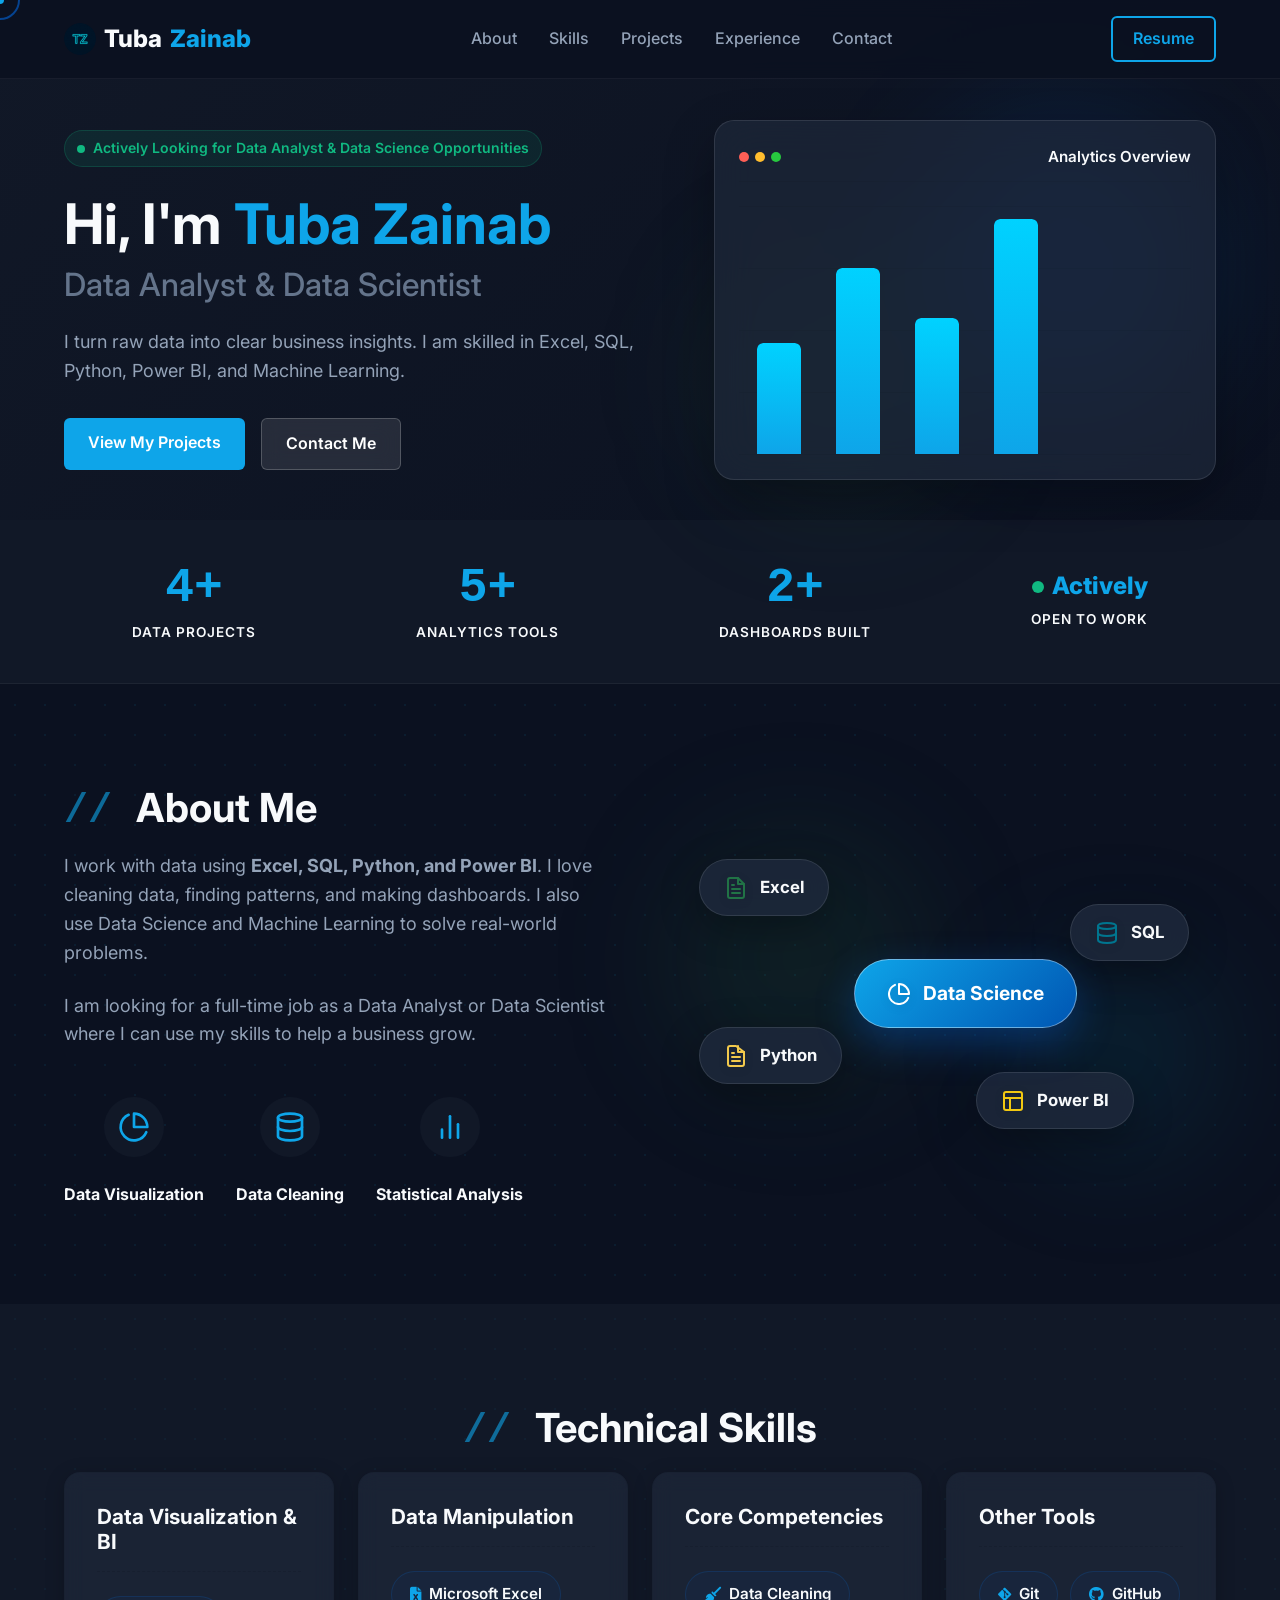
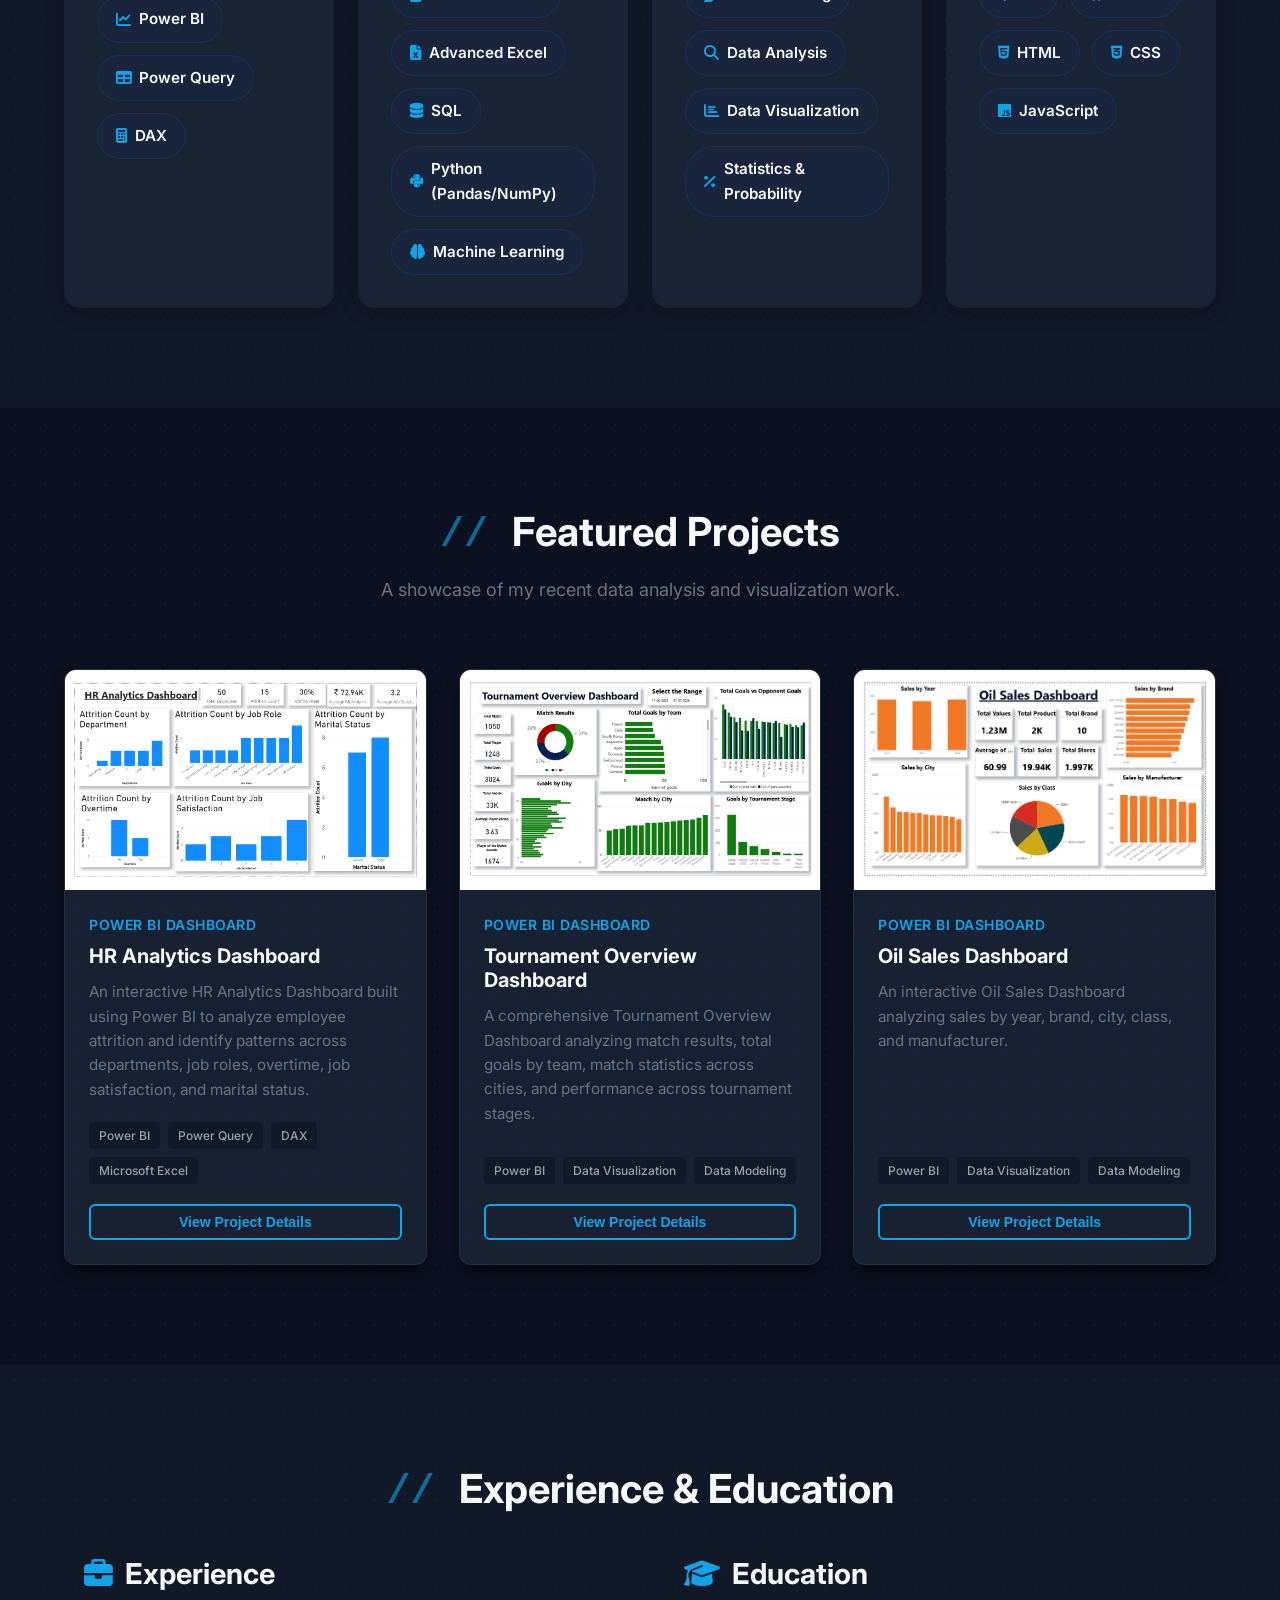
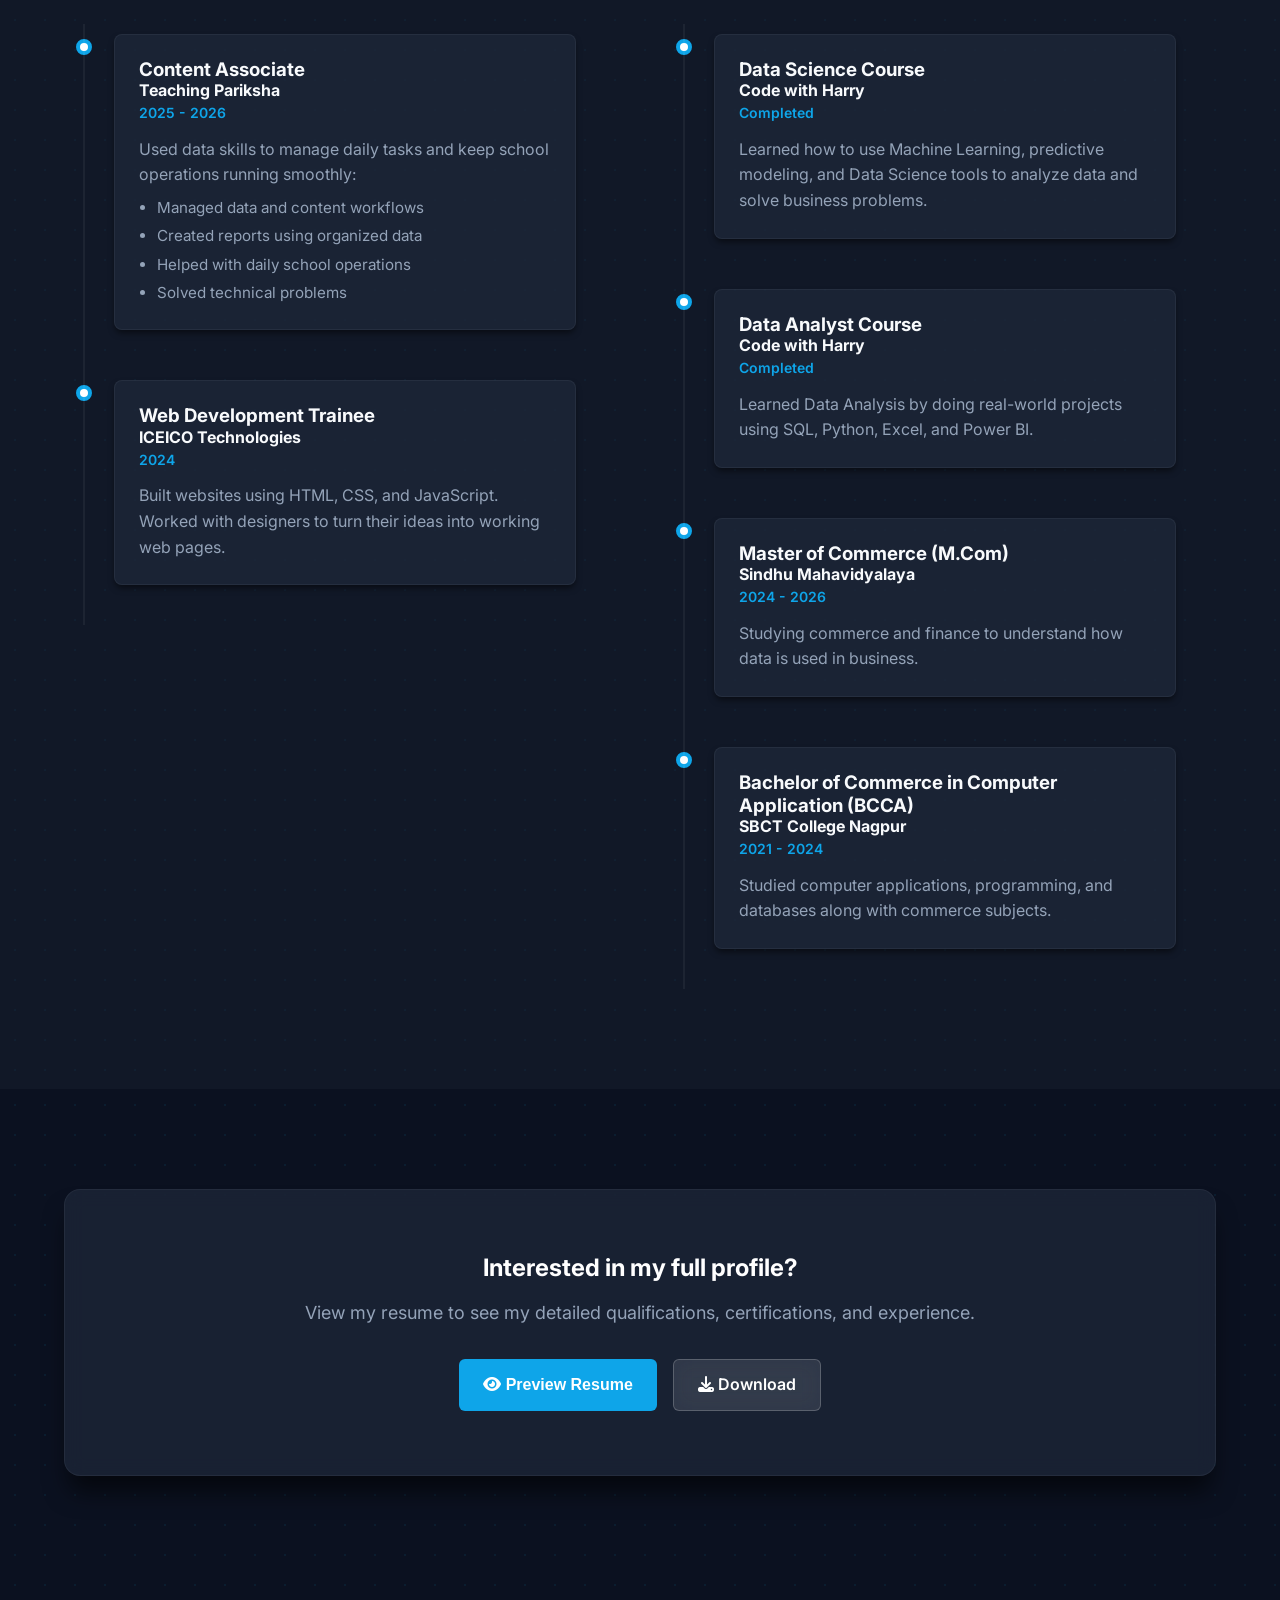
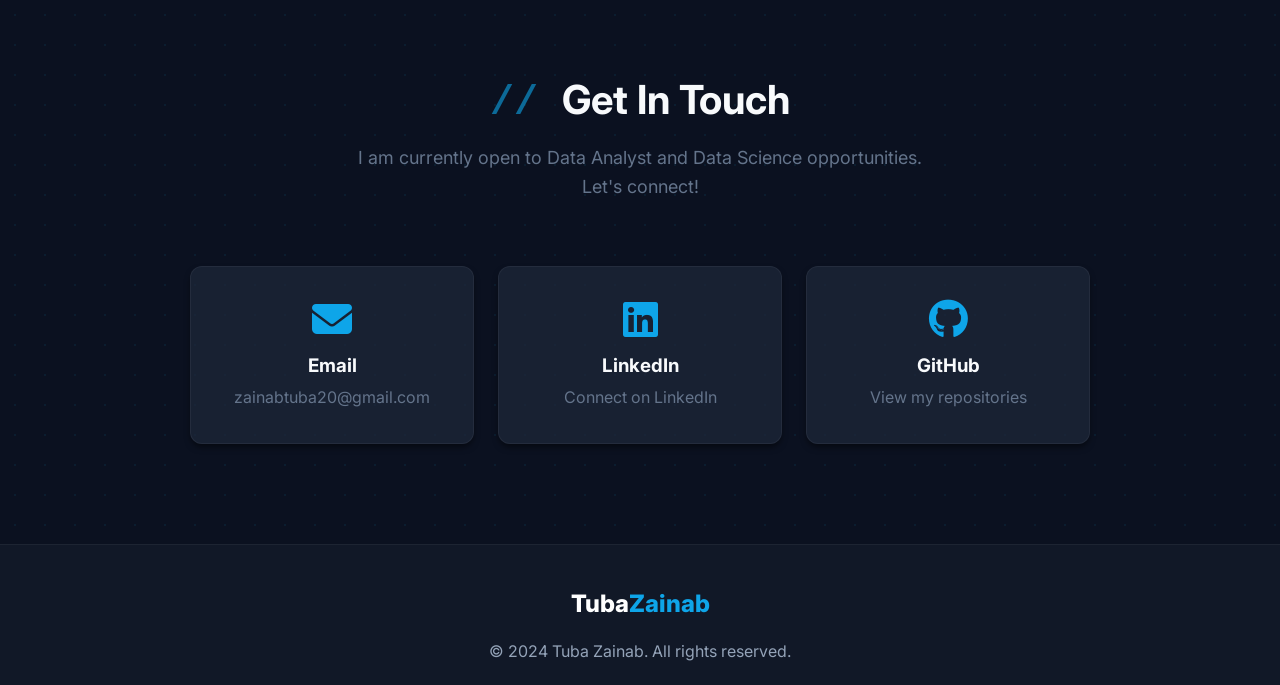
==== commit 62a5a8a7: "Simplify Experience and Education text" ====
--- a/index.html
+++ b/index.html
@@ -249,12 +249,12 @@
                                 <h3>Content Associate</h3>
                                 <h4>Teaching Pariksha</h4>
                                 <span class="timeline-date">2025 - 2026</span>
-                                <p style="margin-bottom: 8px;">Leveraged transferable skills relevant to data operations, while ensuring smooth academic administration:</p>
+                                <p style="margin-bottom: 8px;">Used data skills to manage daily tasks and keep school operations running smoothly:</p>
                                 <ul style="padding-left: 18px; margin-top: 0; font-size: 0.95rem;">
-                                    <li style="margin-bottom: 4px;">Managed operational data and content workflows</li>
-                                    <li style="margin-bottom: 4px;">Worked with structured information and reporting</li>
-                                    <li style="margin-bottom: 4px;">Coordinated multiple academic operations</li>
-                                    <li style="margin-bottom: 0;">Solved technical and process-related issues</li>
+                                    <li style="margin-bottom: 4px;">Managed data and content workflows</li>
+                                    <li style="margin-bottom: 4px;">Created reports using organized data</li>
+                                    <li style="margin-bottom: 4px;">Helped with daily school operations</li>
+                                    <li style="margin-bottom: 0;">Solved technical problems</li>
                                 </ul>
                             </div>
                         </div>
@@ -265,7 +265,7 @@
                                 <h3>Web Development Trainee</h3>
                                 <h4>ICEICO Technologies</h4>
                                 <span class="timeline-date">2024</span>
-                                <p>Created responsive web pages using HTML, CSS, and JavaScript. Collaborated with UI/UX designers to bridge the gap between design and technical implementation.</p>
+                                <p>Built websites using HTML, CSS, and JavaScript. Worked with designers to turn their ideas into working web pages.</p>
                             </div>
                         </div>
                     </div>
@@ -291,7 +291,7 @@
                                 <h3>Data Analyst Course</h3>
                                 <h4>Code with Harry</h4>
                                 <span class="timeline-date">Completed</span>
-                                <p>Gained hands-on expertise in Data Analysis, focusing on practical implementation of SQL, Python, Excel, and Power BI for real-world projects.</p>
+                                <p>Learned Data Analysis by doing real-world projects using SQL, Python, Excel, and Power BI.</p>
                             </div>
                         </div>
 
@@ -301,7 +301,7 @@
                                 <h3>Master of Commerce (M.Com)</h3>
                                 <h4>Sindhu Mahavidyalaya</h4>
                                 <span class="timeline-date">2024 - 2026</span>
-                                <p>Pursuing higher education to deepen my understanding of commerce, finance, and advanced data applications in business.</p>
+                                <p>Studying commerce and finance to understand how data is used in business.</p>
                             </div>
                         </div>
 
@@ -311,7 +311,7 @@
                                 <h3>Bachelor of Commerce in Computer Application (BCCA)</h3>
                                 <h4>SBCT College Nagpur</h4>
                                 <span class="timeline-date">2021 - 2024</span>
-                                <p>Built a strong foundation in computer applications, programming, and database management alongside core commerce subjects.</p>
+                                <p>Studied computer applications, programming, and databases along with commerce subjects.</p>
                             </div>
                         </div>
                     </div>
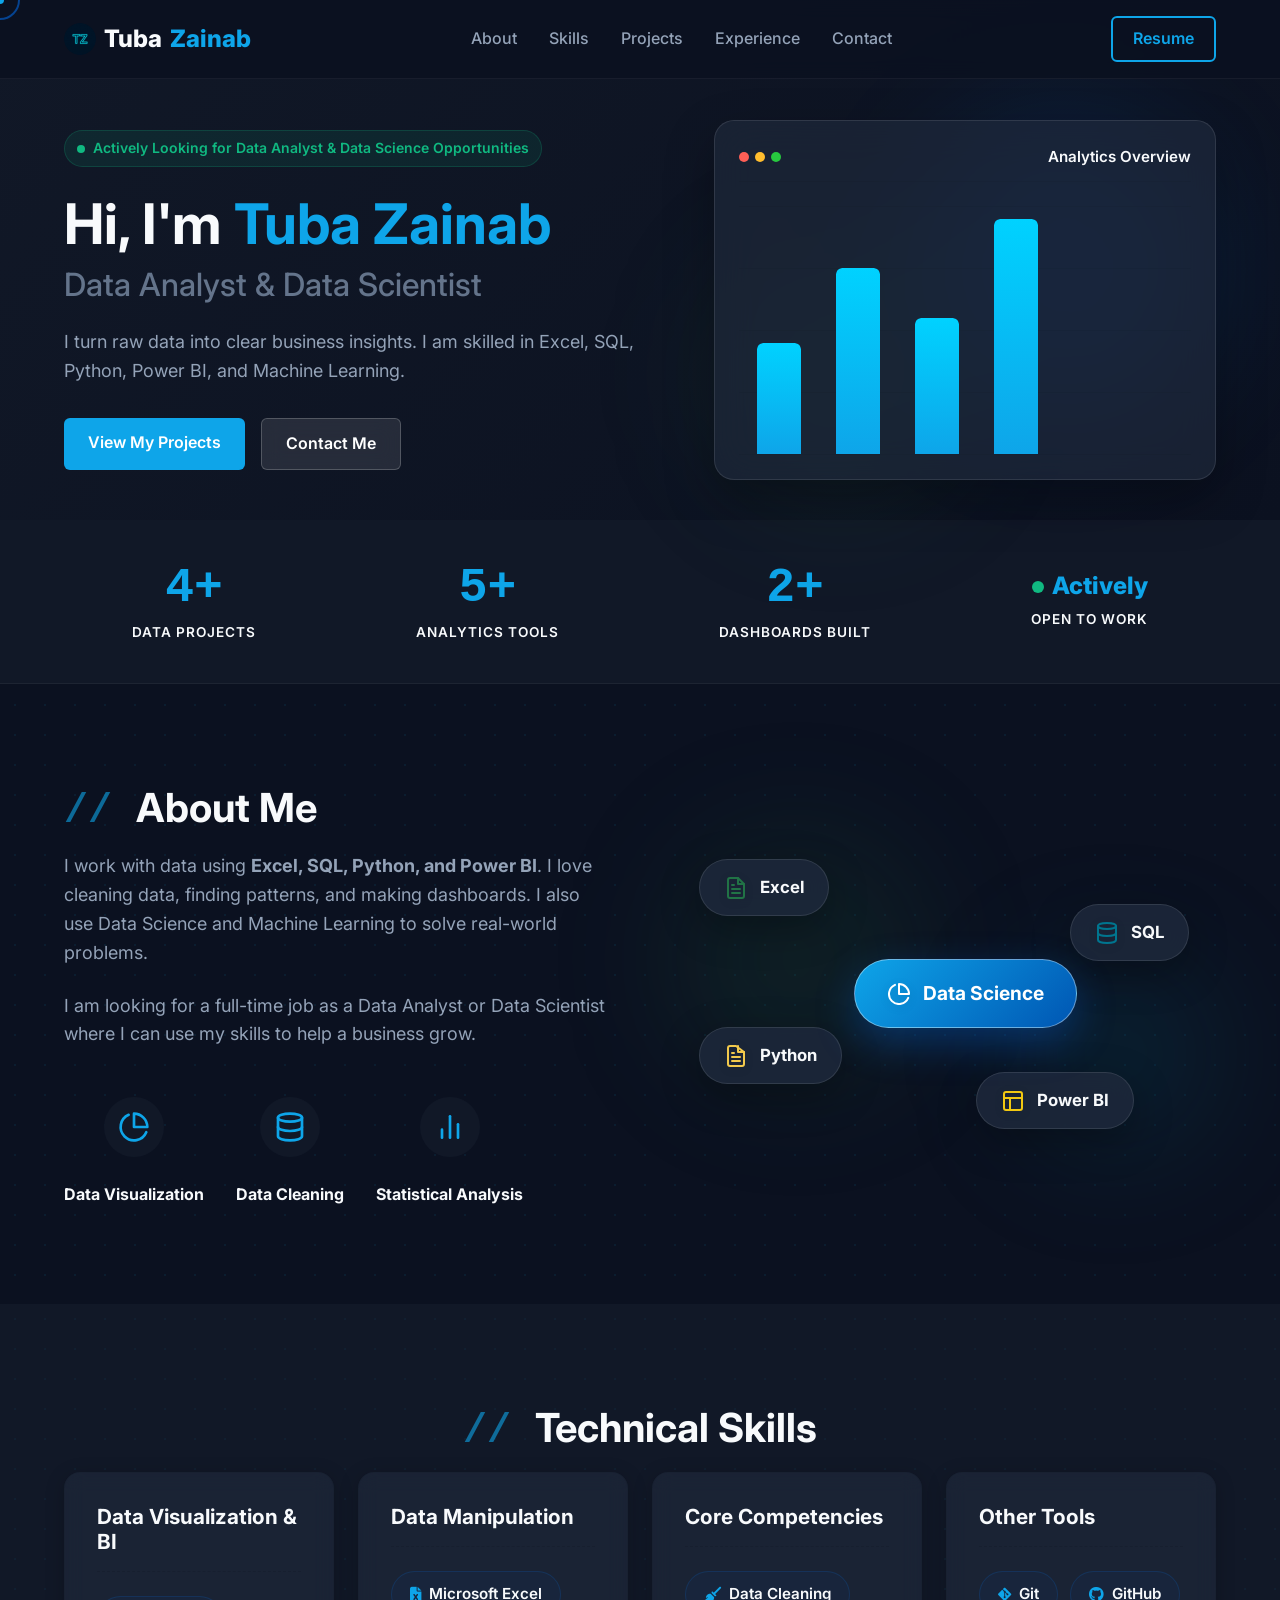
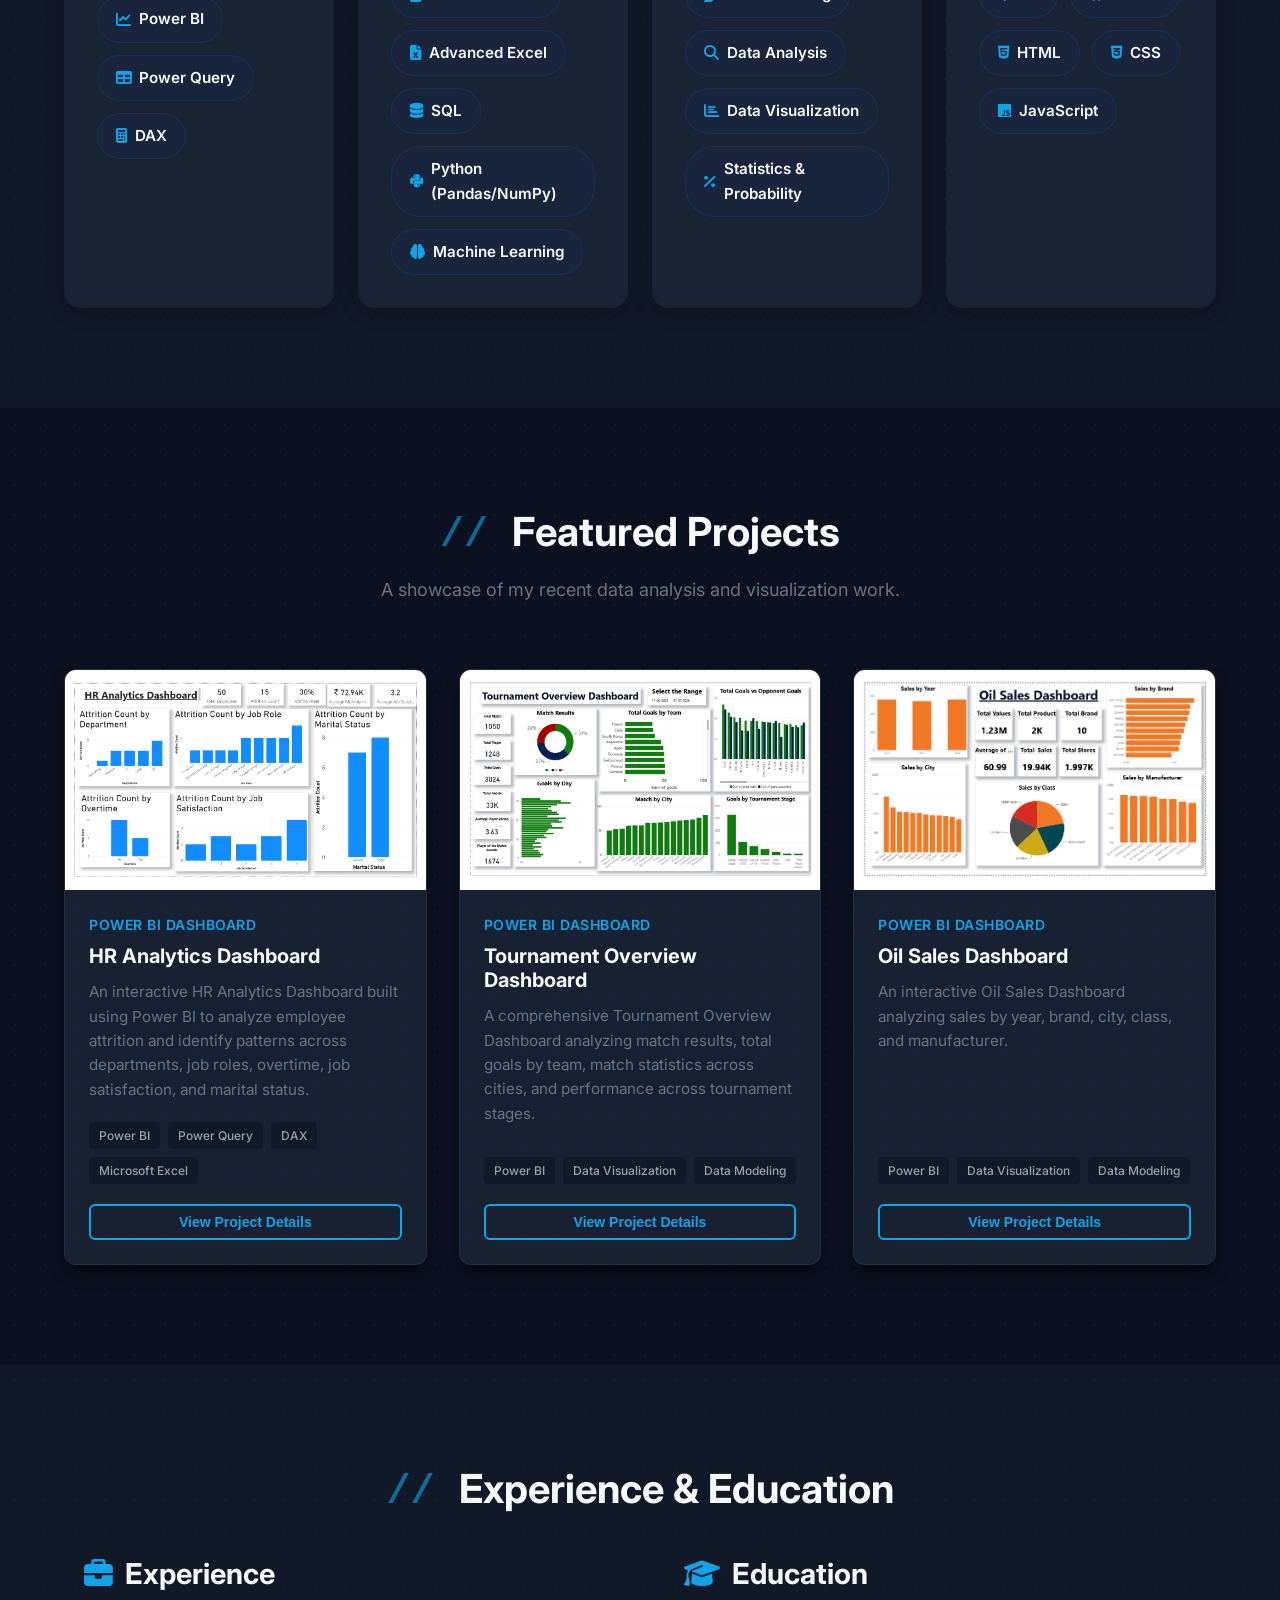
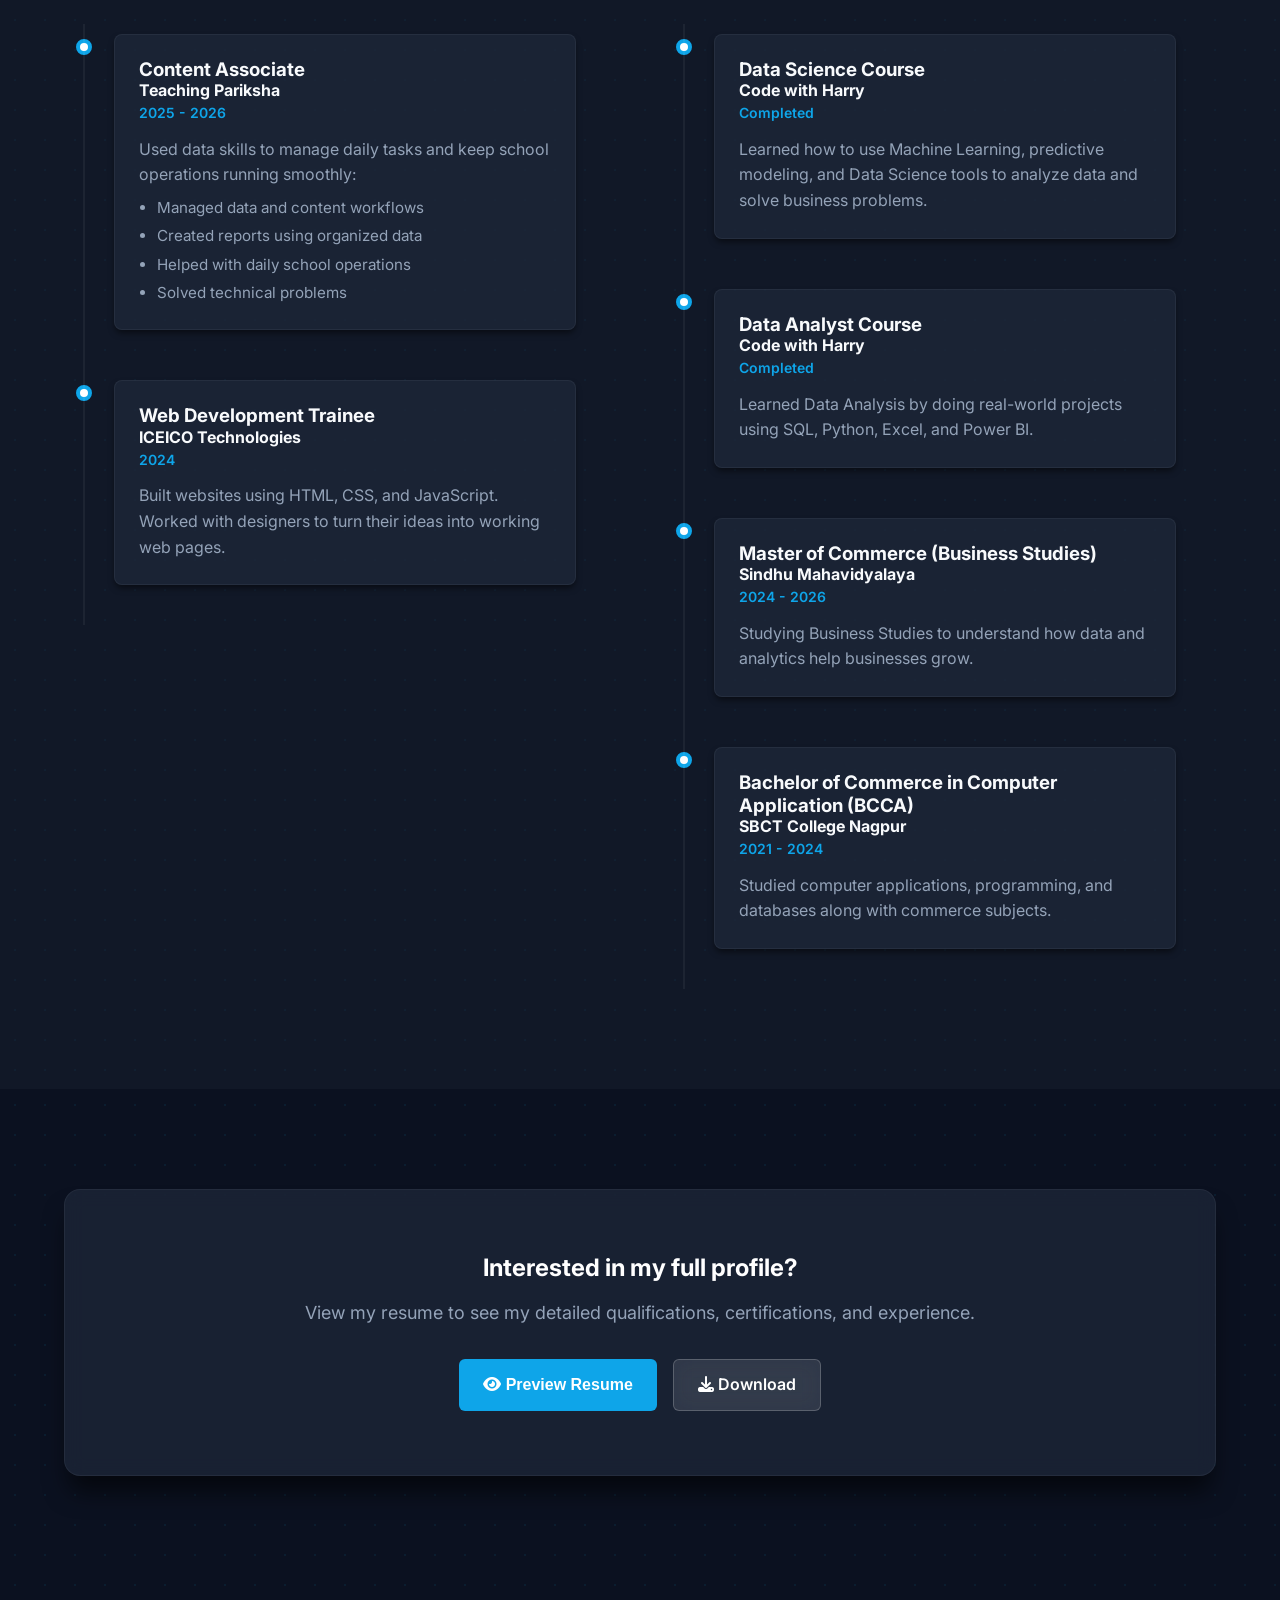
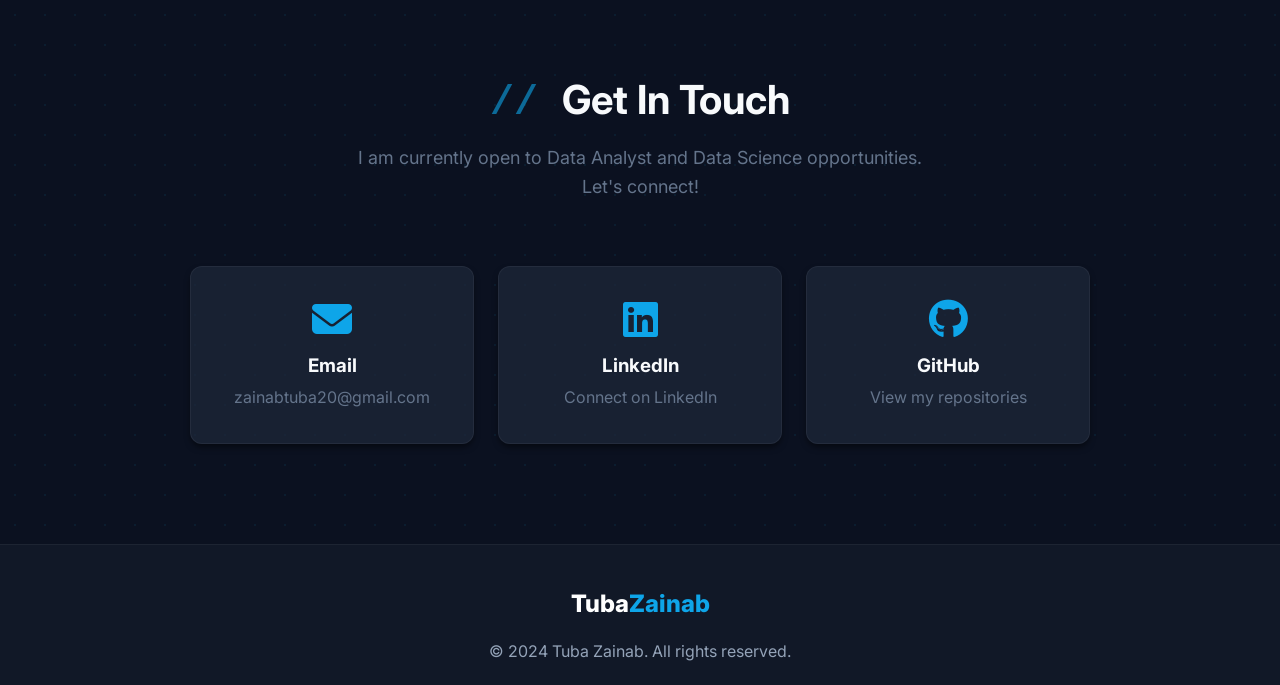
==== commit bbf2b6de: "Update M.Com to specify Business Studies" ====
--- a/index.html
+++ b/index.html
@@ -298,10 +298,10 @@
                         <div class="timeline-item fade-up delay-200">
                             <div class="timeline-dot"></div>
                             <div class="timeline-content">
-                                <h3>Master of Commerce (M.Com)</h3>
+                                <h3>Master of Commerce (Business Studies)</h3>
                                 <h4>Sindhu Mahavidyalaya</h4>
                                 <span class="timeline-date">2024 - 2026</span>
-                                <p>Studying commerce and finance to understand how data is used in business.</p>
+                                <p>Studying Business Studies to understand how data and analytics help businesses grow.</p>
                             </div>
                         </div>
 
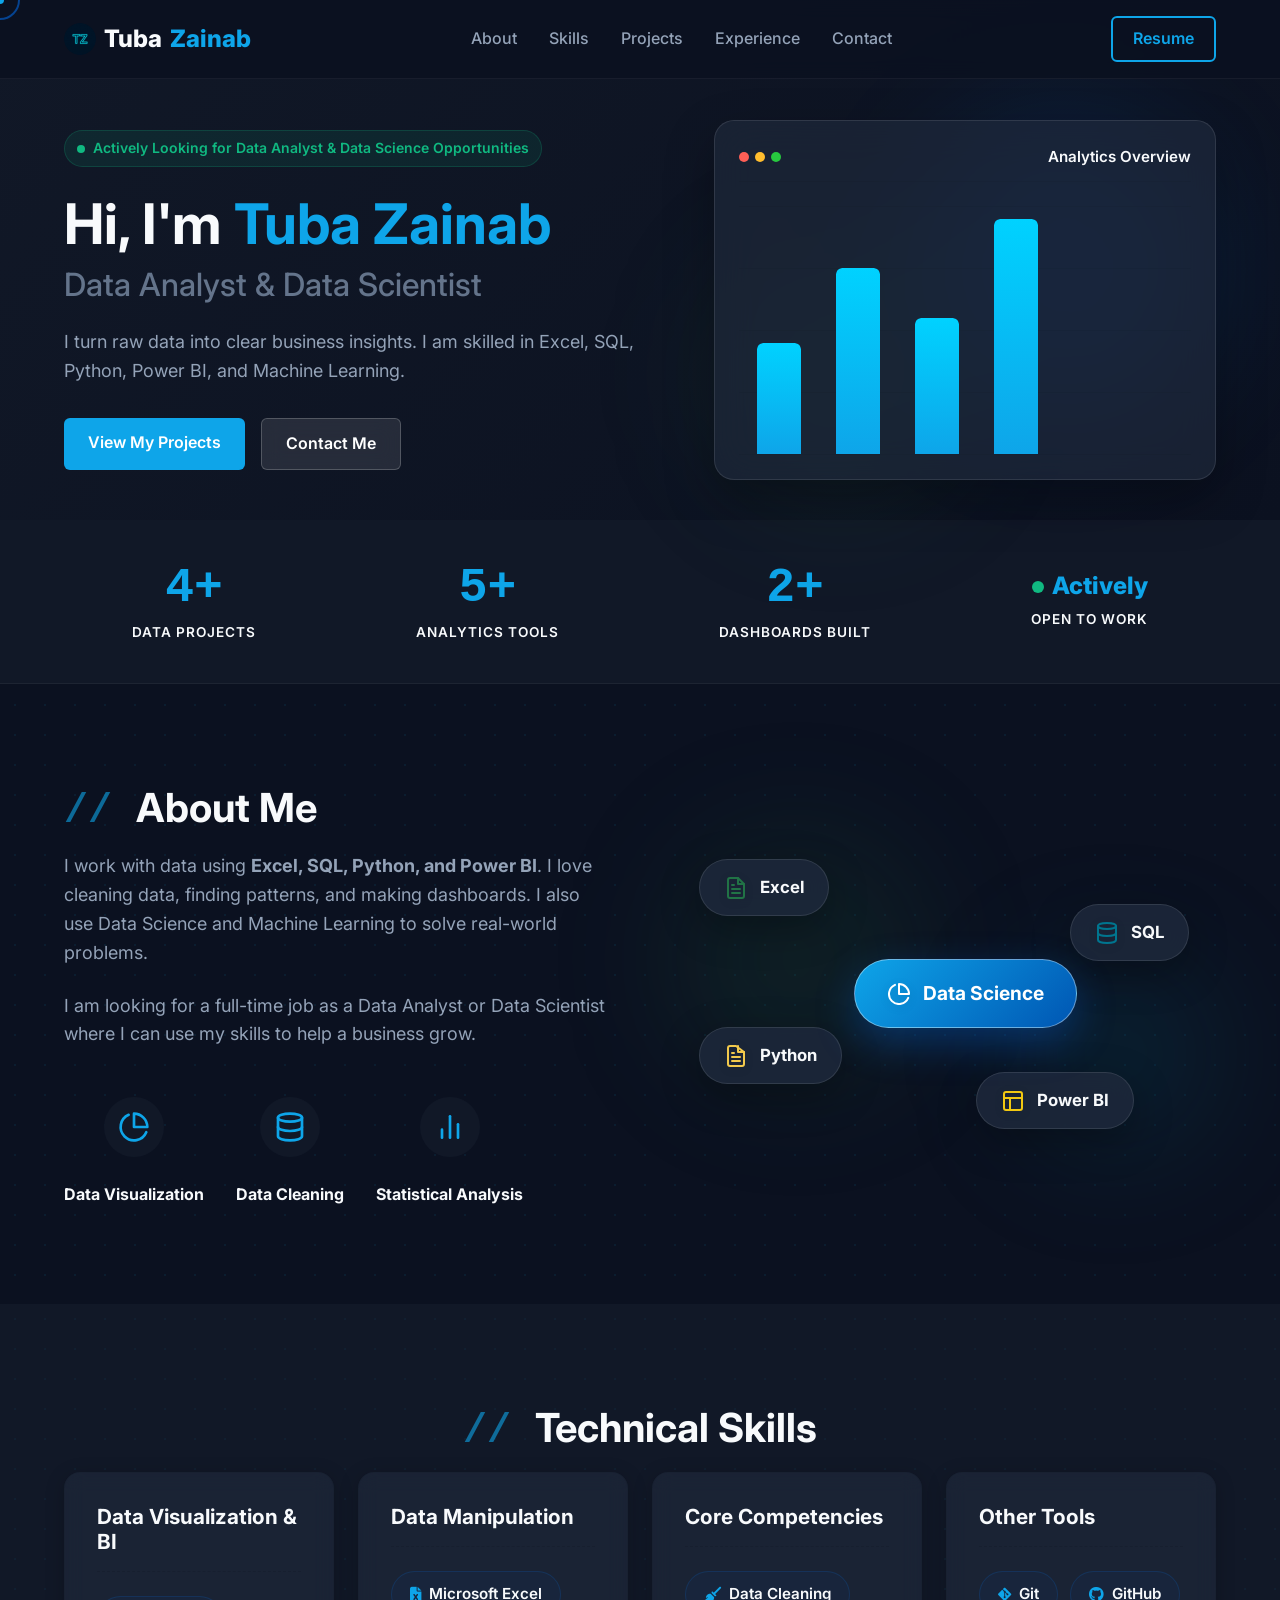
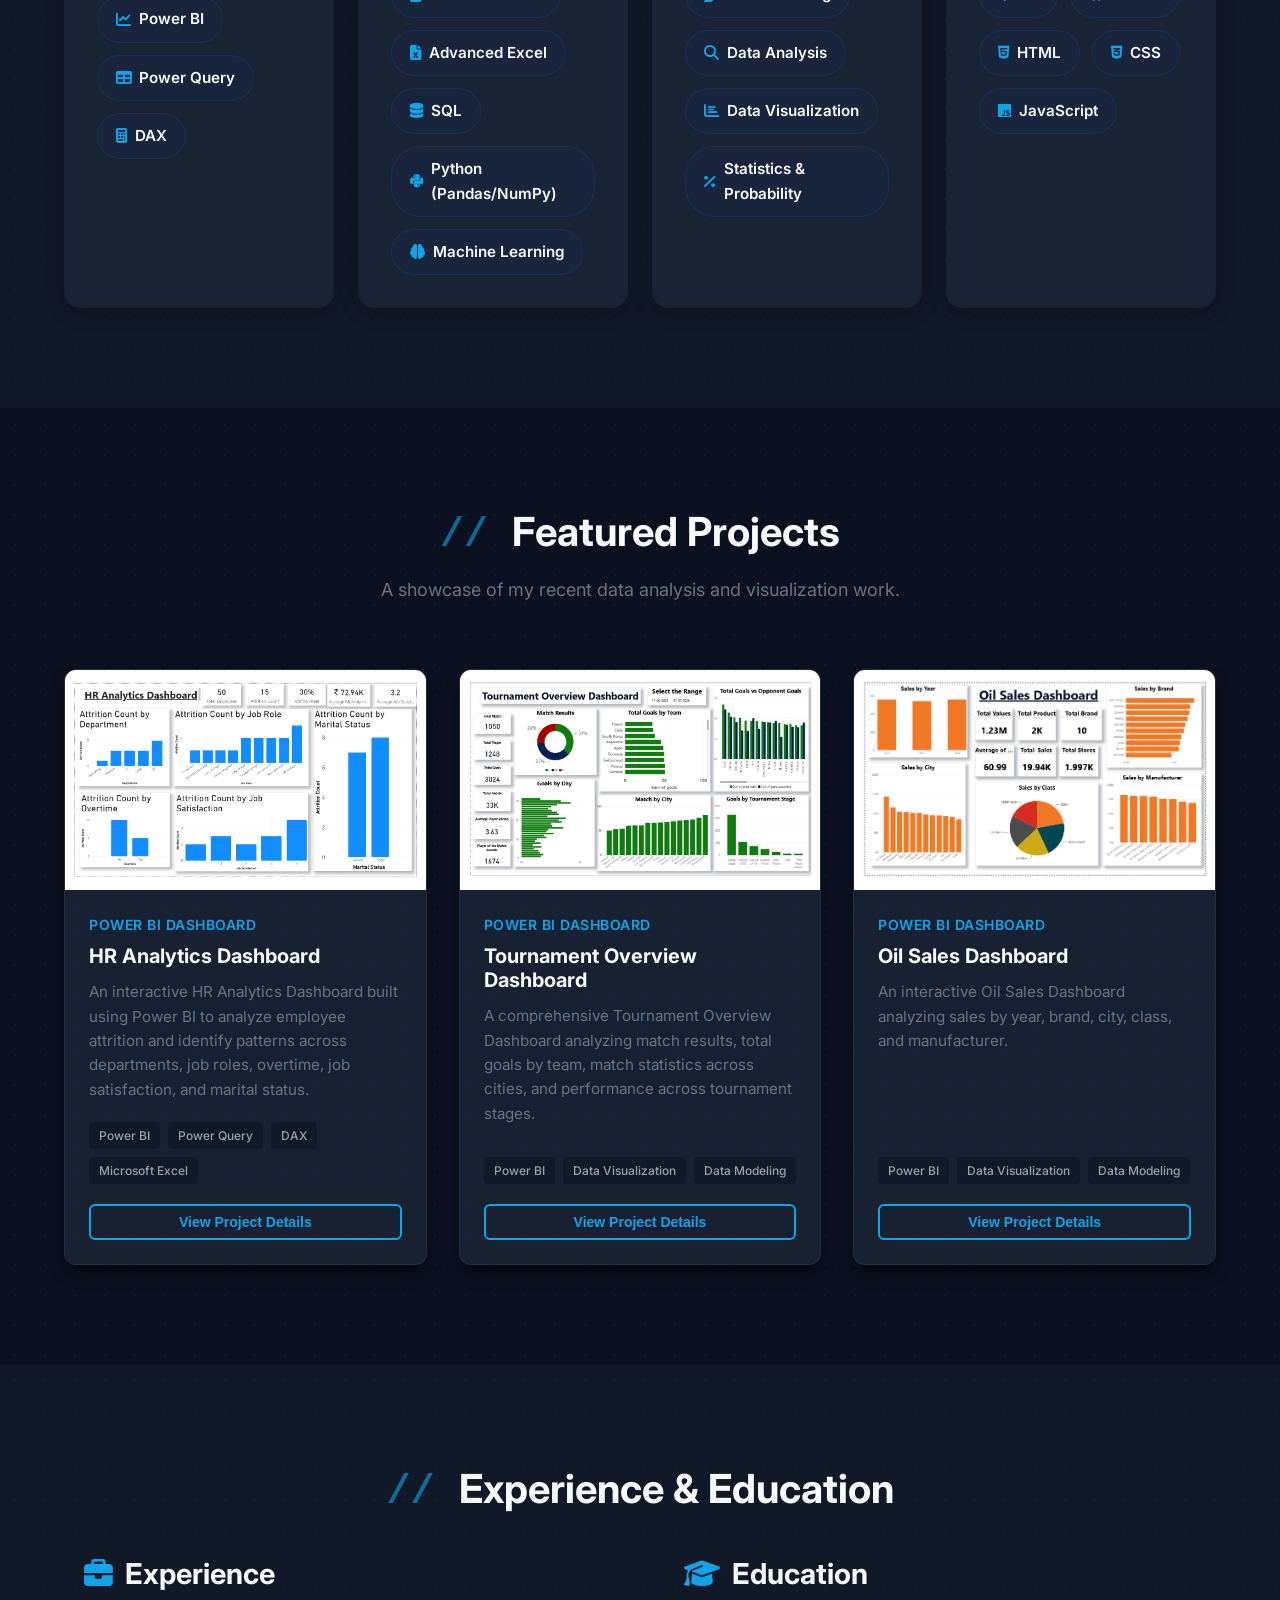
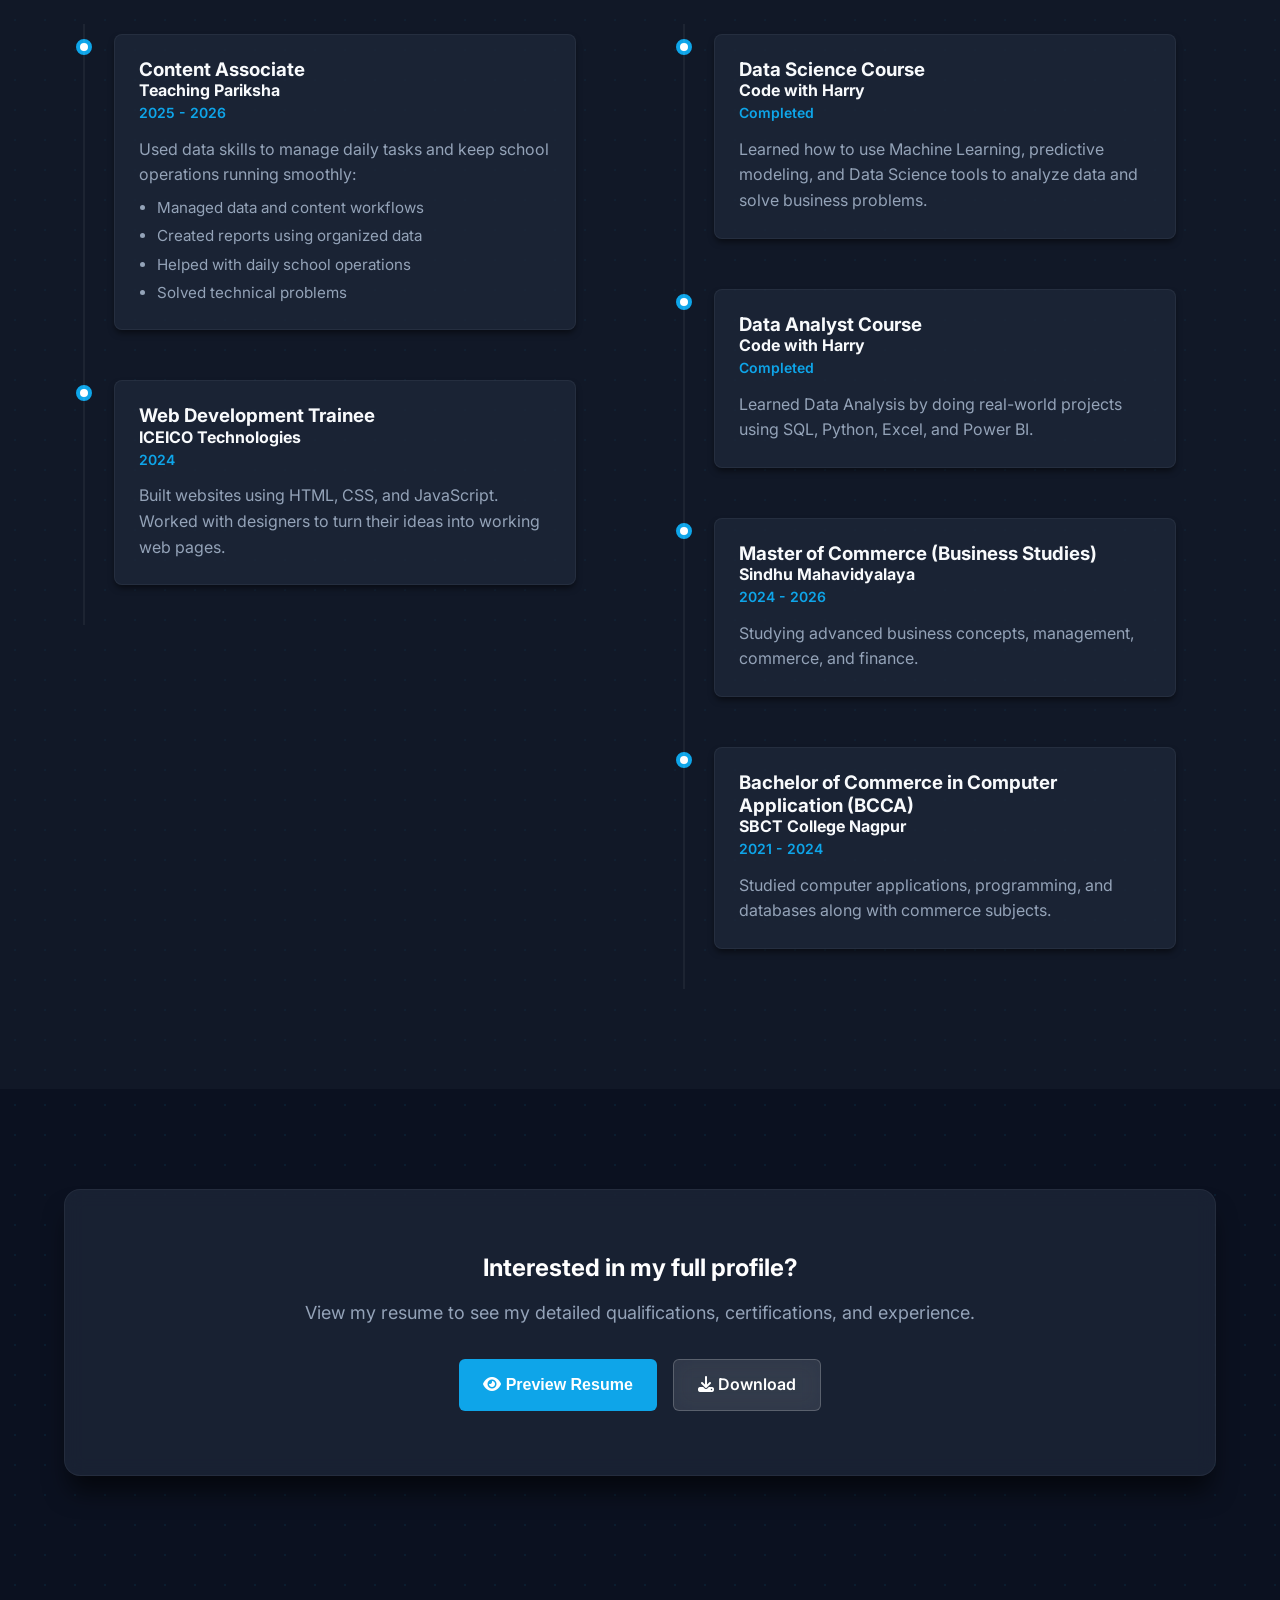
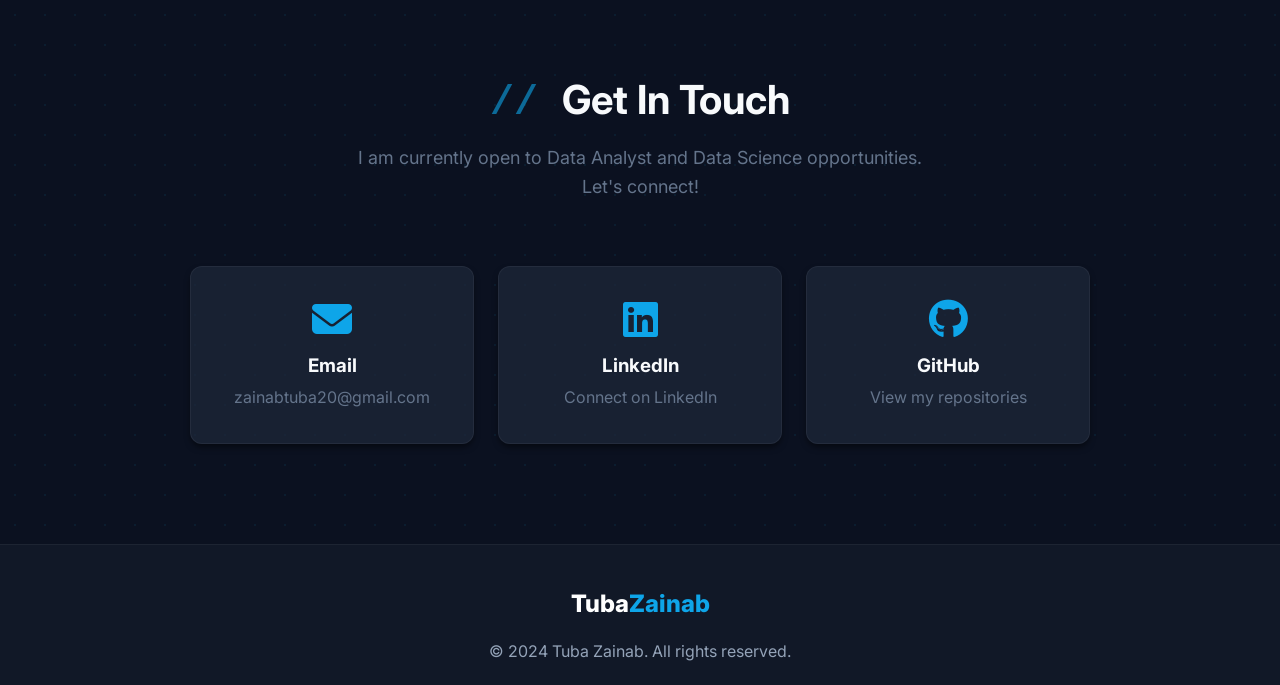
==== commit 740ba37e: "Update M.Com description to remove data reference" ====
--- a/index.html
+++ b/index.html
@@ -301,7 +301,7 @@
                                 <h3>Master of Commerce (Business Studies)</h3>
                                 <h4>Sindhu Mahavidyalaya</h4>
                                 <span class="timeline-date">2024 - 2026</span>
-                                <p>Studying Business Studies to understand how data and analytics help businesses grow.</p>
+                                <p>Studying advanced business concepts, management, commerce, and finance.</p>
                             </div>
                         </div>
 
